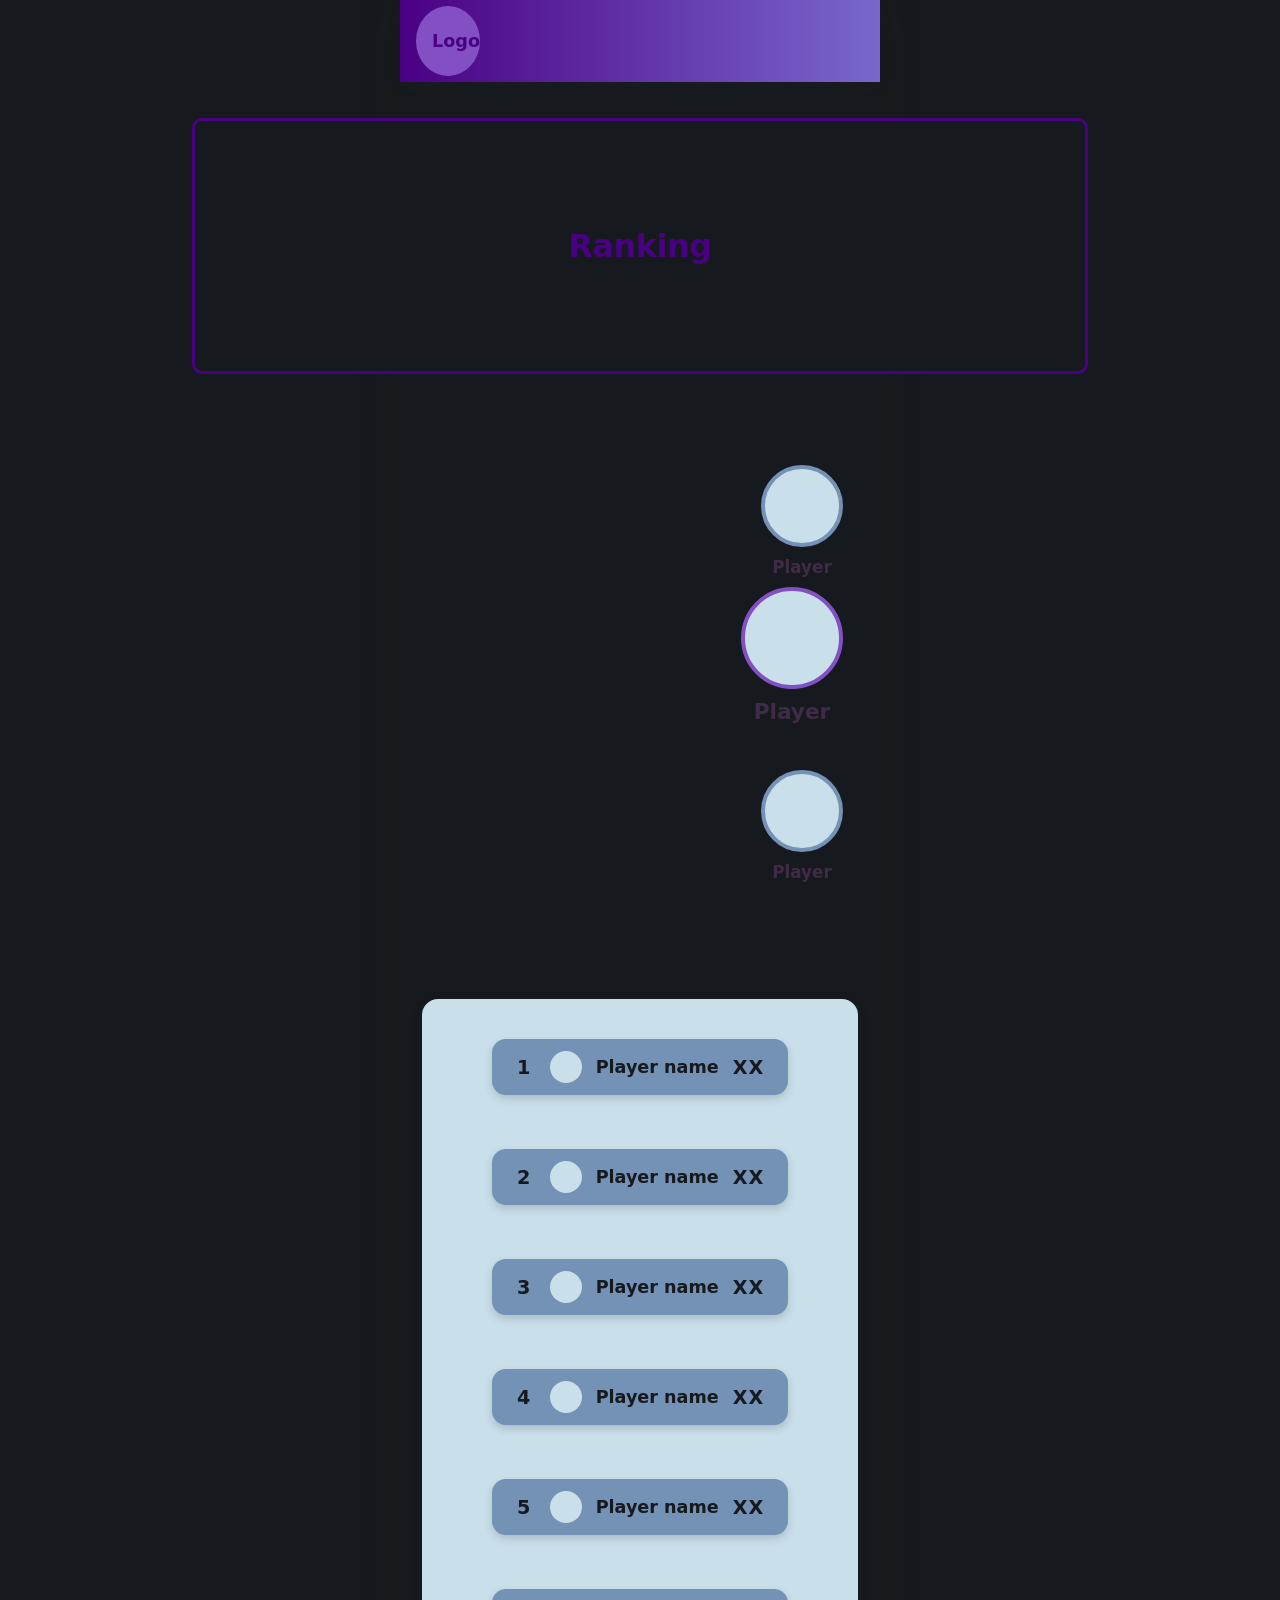
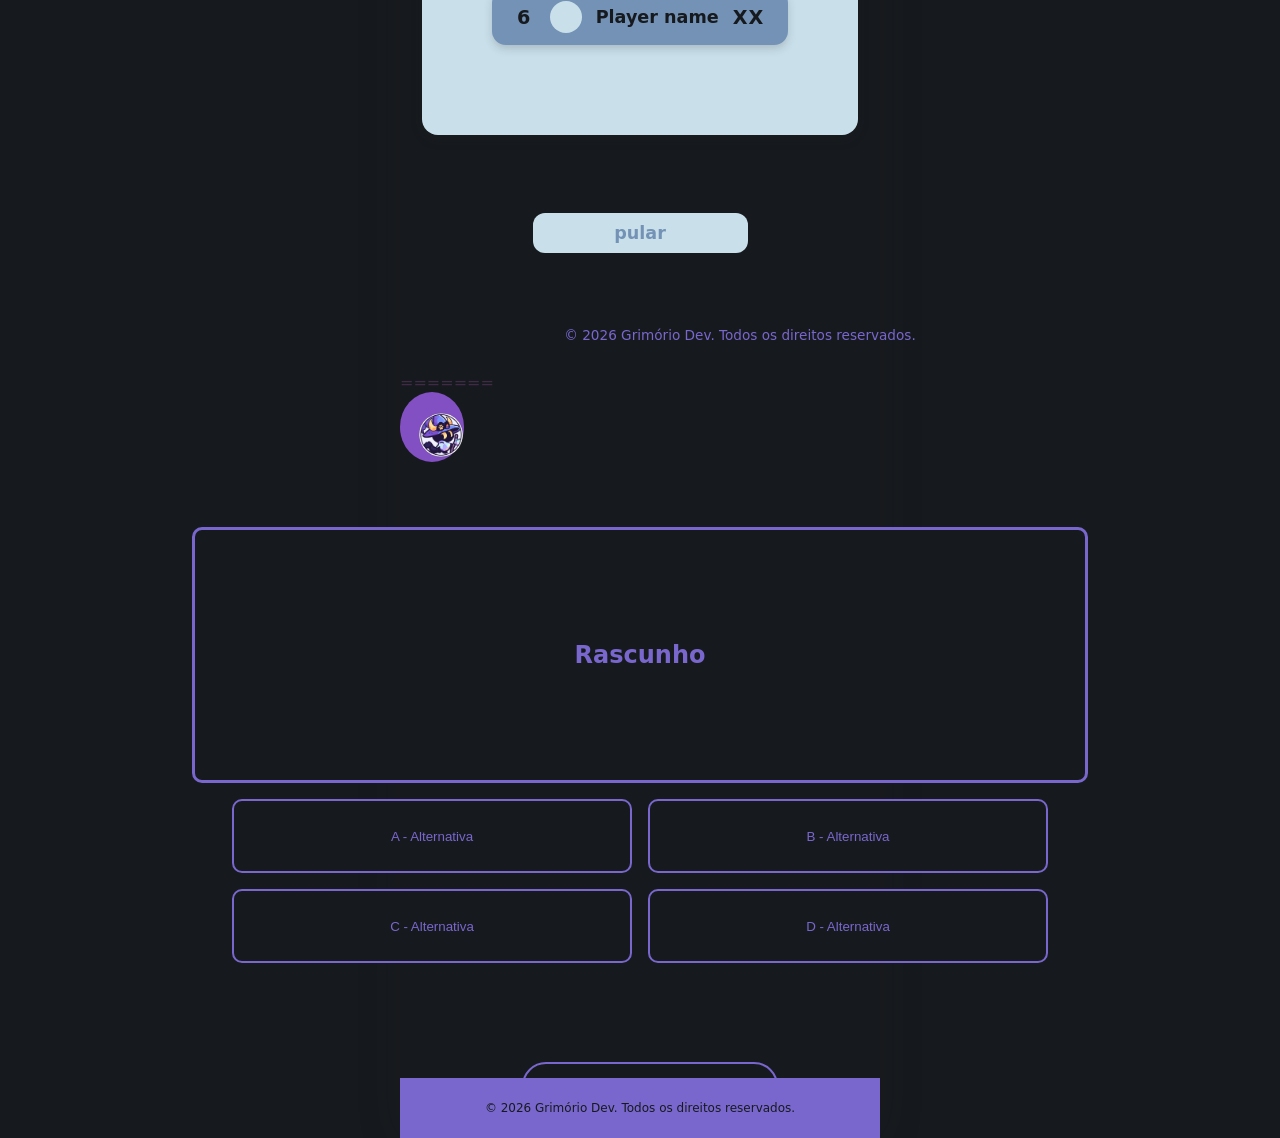
==== index.html @ 8055d83d "Merge branch 'main' into kaue" ====
<!DOCTYPE html>
<html lang="pt-BR">
<head>
  <meta charset="UTF-8">
  <meta name="viewport" content="width=device-width, initial-scale=1.0">
  <title>Ranking | Grimório Dev</title>
  <link rel="stylesheet" href="style.css">
</head>
<body>

  <header class="topo">
    <a href="#" class="logo" aria-label="Página inicial">Logo</a>
  </header>

  <main class="pagina">
    <h1 class="titulo">Ranking</h1>

    <!-- Pódio: 2º, 1º e 3º lugar -->
    <section class="podio" aria-label="Três primeiros colocados">
      <a href="#" class="podio__item podio__item--2">
        <span class="avatar"></span>
        <span class="podio__nome">Player</span>
      </a>
      <a href="#" class="podio__item podio__item--1">
        <span class="avatar"></span>
        <span class="podio__nome">Player</span>
      </a>
      <a href="#" class="podio__item podio__item--3">
        <span class="avatar"></span>
        <span class="podio__nome">Player</span>
      </a>
    </section>

    <!-- Lista de jogadores -->
    <section class="lista" aria-label="Classificação completa">
      <ol class="lista__itens">
        <li><a href="#" class="jogador"><span class="jogador__pos">1</span><span class="jogador__foto"></span><span class="jogador__nome">Player name</span><span class="jogador__pontos">XX</span></a></li>
        <li><a href="#" class="jogador"><span class="jogador__pos">2</span><span class="jogador__foto"></span><span class="jogador__nome">Player name</span><span class="jogador__pontos">XX</span></a></li>
        <li><a href="#" class="jogador"><span class="jogador__pos">3</span><span class="jogador__foto"></span><span class="jogador__nome">Player name</span><span class="jogador__pontos">XX</span></a></li>
        <li><a href="#" class="jogador"><span class="jogador__pos">4</span><span class="jogador__foto"></span><span class="jogador__nome">Player name</span><span class="jogador__pontos">XX</span></a></li>
        <li><a href="#" class="jogador"><span class="jogador__pos">5</span><span class="jogador__foto"></span><span class="jogador__nome">Player name</span><span class="jogador__pontos">XX</span></a></li>
        <li><a href="#" class="jogador"><span class="jogador__pos">6</span><span class="jogador__foto"></span><span class="jogador__nome">Player name</span><span class="jogador__pontos">XX</span></a></li>
      </ol>
    </section>

    <a href="#" class="botao">pular</a>
  </main>

  <footer class="rodape">
    <p>© 2026 Grimório Dev. Todos os direitos reservados.</p>
  </footer>
=======
<html lang="pt-br">

<head>
    <meta charset="UTF-8">
    <meta name="viewport" content="width=device-width, initial-scale=1.0">

    <link rel="icon" href="assets/images/favicon.svg">
    <link rel="stylesheet" href="style.css">
    <title>Grimório Dev</title>

    <body>
</head>

    <!-- -------------------------------- HEADER --------------------------------  -->
    <!-- Cabeçalho  -->

     <header> <div class="logo"> <img src="assets\images\favicon.svg" alt="Ícone do mascote"></div>
    </header>

    <!-- -------------------------------- MAIN --------------------------------  -->
    <main>
        <section>
            <h1> Rascunho </h1>

            <div class="alternativas">
            <button type="button" class="bt-alt"> A - Alternativa </button>
            <button type="button" class="bt-alt"> B - Alternativa </button>
            <button type="button" class="bt-alt"> C - Alternativa </button>
            <button type="button" class="bt-alt"> D - Alternativa </button>
            </div>

        </section>

        <section class="pular">
            <button type="button" class="pular"> pular</button>
        </section>
    </main>

    <!-- -------------------------------- FOOTER --------------------------------  -->
      <footer class="footp">
        <p class="pp">© 2026 Grimório Dev. Todos os direitos reservados.</p>
     </footer>

</body>

</html>
---- style.css ----
* {
  margin: 0;
  padding: 0;
  text-decoration: none;
  list-style: none;
  box-sizing: border-box;
}

:root {
  /* -------------------------------- COLOURS -------------------------------- */
  --color-pale-sky: #C9E0EB;
  --color-dusty-denim: #7392B5;
  --color-deep-lilac: #8350C4;
  --color-midnight-violet: #402B47;

  /* shadow, gradient */
  --color-shadow-grey: #262423;
  --color-gradient-purple: linear-gradient(to right, #4A0083, #7967CD);

  /* aditionals colours */
  --color-dark-bg: #161A1E;
  --color-light-bg: #DEECEF;

  /* secondary colours */
  --color-purple-primary: #4A0083;
  --color-purple-secondary: #7967CD;


  /* sombras derivadas da paleta */
  --sombra-suave: color-mix(in srgb, var(--color-shadow-grey) 18%, transparent);
  --sombra-forte: color-mix(in srgb, var(--color-shadow-grey) 35%, transparent);
}

html { scroll-behavior: smooth; }
 
body {
  font-family: "Inter", "Segoe UI", system-ui, sans-serif;
  background: var(--color-light-bg);
  color: var(--color-midnight-violet);
  min-height: 100vh;
  display: flex;
  flex-direction: column;
  max-width: 480px;           /* aparência de celular; remova para tela cheia */
  margin: 0 auto;
  box-shadow: 0 0 40px var(--sombra-suave);
}
 
a { color: inherit; }
 
:focus-visible {
  outline: 3px solid var(--color-deep-lilac);
  outline-offset: 3px;
}
 
/* ---------- Topo ---------- */
.topo {
  background: var(--color-gradient-purple);
  height: 82px;
  display: flex;
  align-items: center;
  padding: 0 16px;
  box-shadow: 0 4px 10px var(--sombra-suave);
}
 
.logo {
  width: 64px;
  height: 64px;
  border-radius: 50%;
  background: var(--color-pale-sky);
  color: var(--color-purple-primary);
  display: grid;
  place-items: center;
  font-size: 1.1rem;
  font-weight: 700;
  transition: transform .25s ease, background .25s ease;
}
 
.logo:hover { transform: rotate(-8deg) scale(1.08); background: #fff; }
 
/* ---------- Conteúdo ---------- */
.pagina {
  flex: 1;
  padding: 36px 22px 40px;
  display: flex;
  flex-direction: column;
  align-items: center;
}
 
.titulo {
  font-size: 2rem;
  font-weight: 800;
  letter-spacing: -.5px;
  color: var(--color-purple-primary);
  margin-bottom: 26px;
}
 
/* ---------- Pódio ---------- */
.podio {
  display: flex;
  align-items: flex-end;
  justify-content: center;
  gap: 28px;
  width: 100%;
  margin-bottom: 52px;
}
 
.podio__item {
  display: flex;
  flex-direction: column;
  align-items: center;
  gap: 10px;
  font-weight: 800;
  transition: transform .3s ease;
}
 
.podio__item .avatar {
  display: block;
  border-radius: 50%;
  background: var(--color-pale-sky);
  width: 82px;
  height: 82px;
  border: 4px solid var(--color-dusty-denim);
  transition: box-shadow .3s ease, border-color .3s ease;
}
 
.podio__item--1 .avatar {
  width: 102px;
  height: 102px;
  border-color: var(--color-deep-lilac);
}
.podio__item--1 .podio__nome { font-size: 1.35rem; }
.podio__item--2 .podio__nome,
.podio__item--3 .podio__nome { font-size: 1.05rem; }
 
/* 1º lugar sobe mais no pódio */
.podio__item--1 { transform: translateY(-18px); }
 
.podio__item:hover { transform: translateY(-8px); }
.podio__item--1:hover { transform: translateY(-26px); }
 
.podio__item:hover .avatar {
  border-color: var(--color-purple-secondary);
  box-shadow: 0 8px 20px var(--sombra-forte);
}
 
/* Entrada do pódio ao abrir a página (uma única animação) */
@keyframes subir {
  from { opacity: 0; translate: 0 30px; }
  to   { opacity: 1; translate: 0 0; }
}
.podio__item { animation: subir .6s ease both; }
.podio__item--2 { animation-delay: .1s; }
.podio__item--1 { animation-delay: .3s; }
.podio__item--3 { animation-delay: .2s; }
 
/* ---------- Lista ---------- */
.lista {
  width: 100%;
  background: var(--color-pale-sky);
  border-radius: 16px;
  padding: 40px 22px 90px;
  box-shadow: 0 4px 12px var(--sombra-suave);
}
 
.lista__itens {
  display: flex;
  flex-direction: column;
  gap: 54px;
}
 
.jogador {
  display: flex;
  align-items: center;
  gap: 14px;
  height: 56px;
  padding: 0 24px 0 20px;
  background: var(--color-dusty-denim);
  color: var(--color-dark-bg);
  border-radius: 14px;
  box-shadow: 0 4px 8px var(--sombra-suave);
  font-weight: 800;
  transition: transform .2s ease, background .2s ease,
              color .2s ease, box-shadow .2s ease;
}
 
.jogador:hover,
.jogador:focus-visible {
  background: var(--color-deep-lilac);
  color: #fff;
  transform: translateX(6px) scale(1.02);
  box-shadow: 0 8px 16px var(--sombra-forte);
}
 
.jogador:active { transform: scale(.98); }
 
.jogador__pos {
  width: 24px;
  text-align: center;
  font-size: 1.2rem;
}
 
.jogador__foto {
  width: 32px;
  height: 32px;
  border-radius: 50%;
  background: var(--color-pale-sky);
  flex-shrink: 0;
  transition: transform .2s ease;
}
 
.jogador:hover .jogador__foto { transform: scale(1.2); }
 
.jogador__nome {
  flex: 1;
  font-size: 1.1rem;
  white-space: nowrap;
  overflow: hidden;
  text-overflow: ellipsis;
}
 
.jogador__pontos {
  font-size: 1.2rem;
  letter-spacing: 1px;
}
 
/* ---------- Botão ---------- */
.botao {
  margin-top: 28px;
  width: 215px;
  height: 40px;
  display: grid;
  place-items: center;
  border-radius: 12px;
  background: var(--color-pale-sky);
  color: var(--color-dusty-denim);
  font-size: 1.1rem;
  font-weight: 700;
  transition: color .2s ease, transform .15s ease, box-shadow .2s ease;
  position: relative;
  z-index: 0;
  overflow: hidden;
}
 
/* gradiente aparece suavemente no hover */
.botao::before {
  content: "";
  position: absolute;
  inset: 0;
  background: var(--color-gradient-purple);
  opacity: 0;
  transition: opacity .2s ease;
  z-index: -1;
}
 
.botao:hover {
  color: #fff;
  transform: translateY(-2px);
  box-shadow: 0 6px 14px var(--sombra-forte);
}
.botao:hover::before { opacity: 1; }
.botao:active { transform: translateY(1px) scale(.97); }
 
/* ---------- Rodapé ---------- */
.rodape {
  background: var(--color-dark-bg);
  padding: 34px 20px 46px;
  text-align: center;
  font-size: .85rem;
  color: var(--color-pale-sky);
}
 
/* ---------- Telas pequenas ---------- */
@media (max-width: 360px) {
  .podio { gap: 14px; }
  .jogador { padding: 0 14px; gap: 10px; }
  .lista { padding: 28px 14px 70px; }
}
 
/* ---------- Acessibilidade: sem animação se o usuário preferir ---------- */
@media (prefers-reduced-motion: reduce) {
  * { animation: none !important; transition: none !important; }
}
 
=======
}

/* Navegação */

  html {
    scroll-behavior: smooth;
  }

/* Cabeçalho */

.logo {
  background-color: #8350C4;
  height: 4.375rem;
  padding: 1rem;
}

.logo img {
  width: 3.125rem;
}

/* Corpo da página */

body {
  background-color: #161A1E;
  display: flex;
  flex-direction: column;
   min-height: 100vh;
}

main {
  flex: 1;
}

section {
  margin: 3.125rem 3.125rem;
  padding: 0.938rem 0.938rem;
  /* margin: 2rem;
  padding: 2rem; */
  text-align: center;
  display: flex;
  flex-direction: column;
  align-items: center;
  gap: 1rem;
}

h1 {
  border-style: solid;
  border-radius: 0.625rem;
  height: 6.25rem;
  padding: 5rem 2.813rem;
  /* margin: 3rem;
  padding: 2rem; */
  justify-content: center;
  align-items: center;
  width: 18.75rem;
  display: flex;
  margin: 0rem;

  color: #7967CD;
  background-color: #161A1E;
}

button {
  border-style: solid;
  border-radius: 0.625rem;
  padding: 2.188rem 0.625rem;
  margin: 0rem;
  text-align: center;
  display: flex;
  flex-direction: column;
  align-items: center;
  gap: 1rem;
  width: 18.75rem;
  display: block;
  height: 6.25rem;
  cursor: pointer;

  color: #7967CD;
  background-color: #161A1E;
  border-color: #7967CD;

  transition: background-color 0.3s ease;
}

.alternativas,
.bt-alt {
  display: flex;
  flex-direction: column;
  gap: 1rem;
}

.pular {
  padding: 0.625rem;
  height: 3.125rem;
  border-radius: 1.5rem;
}

button:hover {
  background-color: #7967CD;
  color: #161A1E;
}

/* ---------------- footer ---------------*/

footer {
  background-color: #7967CD;
  height: 3.75rem;
  padding: 1rem;
  font-size: 0.75rem;
  color:#161A1E;
  align-items: center;
  justify-content: center;
}

.footp, 
.pp {
  color:#161A1E;
  padding: 1rem;
  align-items: center;
  justify-content: center;
  display: flex;
}

/* Seção sobre */

.logoss {
  padding: 5rem;
  color: #7967CD;
}

h2,
p {
  color: #7967CD;
}

/* --------Animação botão------------- */
.study-button:hover {
  transform: scale(1.1);
  transition: 0.5s ease;
}

/* --------Adaptar para diferentes telas----------- */
@media (min-width: 48rem) {
  /* .logoss{
    width: 50rem;
  } */

  /* ------------- Página de quiz ---------------  */
  h1 {
    width: 56rem;
    height: 16rem;
  }

  .alternativas{
    display: grid;
    grid-template-columns: 1fr 1fr;
    gap: 1rem;
  }

  .bt-alt {
    width: 25rem;
    height: 3.75rem;
    justify-content: center;
  }

  .pular {
    width: 16rem;
    display: block;
    margin: 1.5rem auto 0;
  }

  /* ------------Página da seção sobre------------- */

    p{
      width: 40rem;
    }

    .logo-cat {
      /* display: grid;
      grid-template-columns: 1fr 1fr;
      gap: 1rem; */
      display: flex;
      align-items: center;
      gap: 1rem;
    }
}

/* -------Orientação hotizontal------------ */
---- style.css ----
* {
  margin: 0;
  padding: 0;
  text-decoration: none;
  list-style: none;
  box-sizing: border-box;
}

:root {
  /* -------------------------------- COLOURS -------------------------------- */
  --color-pale-sky: #C9E0EB;
  --color-dusty-denim: #7392B5;
  --color-deep-lilac: #8350C4;
  --color-midnight-violet: #402B47;

  /* shadow, gradient */
  --color-shadow-grey: #262423;
  --color-gradient-purple: linear-gradient(to right, #4A0083, #7967CD);

  /* aditionals colours */
  --color-dark-bg: #161A1E;
  --color-light-bg: #DEECEF;

  /* secondary colours */
  --color-purple-primary: #4A0083;
  --color-purple-secondary: #7967CD;


  /* sombras derivadas da paleta */
  --sombra-suave: color-mix(in srgb, var(--color-shadow-grey) 18%, transparent);
  --sombra-forte: color-mix(in srgb, var(--color-shadow-grey) 35%, transparent);
}

html { scroll-behavior: smooth; }
 
body {
  font-family: "Inter", "Segoe UI", system-ui, sans-serif;
  background: var(--color-light-bg);
  color: var(--color-midnight-violet);
  min-height: 100vh;
  display: flex;
  flex-direction: column;
  max-width: 480px;           /* aparência de celular; remova para tela cheia */
  margin: 0 auto;
  box-shadow: 0 0 40px var(--sombra-suave);
}
 
a { color: inherit; }
 
:focus-visible {
  outline: 3px solid var(--color-deep-lilac);
  outline-offset: 3px;
}
 
/* ---------- Topo ---------- */
.topo {
  background: var(--color-gradient-purple);
  height: 82px;
  display: flex;
  align-items: center;
  padding: 0 16px;
  box-shadow: 0 4px 10px var(--sombra-suave);
}
 
.logo {
  width: 64px;
  height: 64px;
  border-radius: 50%;
  background: var(--color-pale-sky);
  color: var(--color-purple-primary);
  display: grid;
  place-items: center;
  font-size: 1.1rem;
  font-weight: 700;
  transition: transform .25s ease, background .25s ease;
}
 
.logo:hover { transform: rotate(-8deg) scale(1.08); background: #fff; }
 
/* ---------- Conteúdo ---------- */
.pagina {
  flex: 1;
  padding: 36px 22px 40px;
  display: flex;
  flex-direction: column;
  align-items: center;
}
 
.titulo {
  font-size: 2rem;
  font-weight: 800;
  letter-spacing: -.5px;
  color: var(--color-purple-primary);
  margin-bottom: 26px;
}
 
/* ---------- Pódio ---------- */
.podio {
  display: flex;
  align-items: flex-end;
  justify-content: center;
  gap: 28px;
  width: 100%;
  margin-bottom: 52px;
}
 
.podio__item {
  display: flex;
  flex-direction: column;
  align-items: center;
  gap: 10px;
  font-weight: 800;
  transition: transform .3s ease;
}
 
.podio__item .avatar {
  display: block;
  border-radius: 50%;
  background: var(--color-pale-sky);
  width: 82px;
  height: 82px;
  border: 4px solid var(--color-dusty-denim);
  transition: box-shadow .3s ease, border-color .3s ease;
}
 
.podio__item--1 .avatar {
  width: 102px;
  height: 102px;
  border-color: var(--color-deep-lilac);
}
.podio__item--1 .podio__nome { font-size: 1.35rem; }
.podio__item--2 .podio__nome,
.podio__item--3 .podio__nome { font-size: 1.05rem; }
 
/* 1º lugar sobe mais no pódio */
.podio__item--1 { transform: translateY(-18px); }
 
.podio__item:hover { transform: translateY(-8px); }
.podio__item--1:hover { transform: translateY(-26px); }
 
.podio__item:hover .avatar {
  border-color: var(--color-purple-secondary);
  box-shadow: 0 8px 20px var(--sombra-forte);
}
 
/* Entrada do pódio ao abrir a página (uma única animação) */
@keyframes subir {
  from { opacity: 0; translate: 0 30px; }
  to   { opacity: 1; translate: 0 0; }
}
.podio__item { animation: subir .6s ease both; }
.podio__item--2 { animation-delay: .1s; }
.podio__item--1 { animation-delay: .3s; }
.podio__item--3 { animation-delay: .2s; }
 
/* ---------- Lista ---------- */
.lista {
  width: 100%;
  background: var(--color-pale-sky);
  border-radius: 16px;
  padding: 40px 22px 90px;
  box-shadow: 0 4px 12px var(--sombra-suave);
}
 
.lista__itens {
  display: flex;
  flex-direction: column;
  gap: 54px;
}
 
.jogador {
  display: flex;
  align-items: center;
  gap: 14px;
  height: 56px;
  padding: 0 24px 0 20px;
  background: var(--color-dusty-denim);
  color: var(--color-dark-bg);
  border-radius: 14px;
  box-shadow: 0 4px 8px var(--sombra-suave);
  font-weight: 800;
  transition: transform .2s ease, background .2s ease,
              color .2s ease, box-shadow .2s ease;
}
 
.jogador:hover,
.jogador:focus-visible {
  background: var(--color-deep-lilac);
  color: #fff;
  transform: translateX(6px) scale(1.02);
  box-shadow: 0 8px 16px var(--sombra-forte);
}
 
.jogador:active { transform: scale(.98); }
 
.jogador__pos {
  width: 24px;
  text-align: center;
  font-size: 1.2rem;
}
 
.jogador__foto {
  width: 32px;
  height: 32px;
  border-radius: 50%;
  background: var(--color-pale-sky);
  flex-shrink: 0;
  transition: transform .2s ease;
}
 
.jogador:hover .jogador__foto { transform: scale(1.2); }
 
.jogador__nome {
  flex: 1;
  font-size: 1.1rem;
  white-space: nowrap;
  overflow: hidden;
  text-overflow: ellipsis;
}
 
.jogador__pontos {
  font-size: 1.2rem;
  letter-spacing: 1px;
}
 
/* ---------- Botão ---------- */
.botao {
  margin-top: 28px;
  width: 215px;
  height: 40px;
  display: grid;
  place-items: center;
  border-radius: 12px;
  background: var(--color-pale-sky);
  color: var(--color-dusty-denim);
  font-size: 1.1rem;
  font-weight: 700;
  transition: color .2s ease, transform .15s ease, box-shadow .2s ease;
  position: relative;
  z-index: 0;
  overflow: hidden;
}
 
/* gradiente aparece suavemente no hover */
.botao::before {
  content: "";
  position: absolute;
  inset: 0;
  background: var(--color-gradient-purple);
  opacity: 0;
  transition: opacity .2s ease;
  z-index: -1;
}
 
.botao:hover {
  color: #fff;
  transform: translateY(-2px);
  box-shadow: 0 6px 14px var(--sombra-forte);
}
.botao:hover::before { opacity: 1; }
.botao:active { transform: translateY(1px) scale(.97); }
 
/* ---------- Rodapé ---------- */
.rodape {
  background: var(--color-dark-bg);
  padding: 34px 20px 46px;
  text-align: center;
  font-size: .85rem;
  color: var(--color-pale-sky);
}
 
/* ---------- Telas pequenas ---------- */
@media (max-width: 360px) {
  .podio { gap: 14px; }
  .jogador { padding: 0 14px; gap: 10px; }
  .lista { padding: 28px 14px 70px; }
}
 
/* ---------- Acessibilidade: sem animação se o usuário preferir ---------- */
@media (prefers-reduced-motion: reduce) {
  * { animation: none !important; transition: none !important; }
}
 
=======
}

/* Navegação */

  html {
    scroll-behavior: smooth;
  }

/* Cabeçalho */

.logo {
  background-color: #8350C4;
  height: 4.375rem;
  padding: 1rem;
}

.logo img {
  width: 3.125rem;
}

/* Corpo da página */

body {
  background-color: #161A1E;
  display: flex;
  flex-direction: column;
   min-height: 100vh;
}

main {
  flex: 1;
}

section {
  margin: 3.125rem 3.125rem;
  padding: 0.938rem 0.938rem;
  /* margin: 2rem;
  padding: 2rem; */
  text-align: center;
  display: flex;
  flex-direction: column;
  align-items: center;
  gap: 1rem;
}

h1 {
  border-style: solid;
  border-radius: 0.625rem;
  height: 6.25rem;
  padding: 5rem 2.813rem;
  /* margin: 3rem;
  padding: 2rem; */
  justify-content: center;
  align-items: center;
  width: 18.75rem;
  display: flex;
  margin: 0rem;

  color: #7967CD;
  background-color: #161A1E;
}

button {
  border-style: solid;
  border-radius: 0.625rem;
  padding: 2.188rem 0.625rem;
  margin: 0rem;
  text-align: center;
  display: flex;
  flex-direction: column;
  align-items: center;
  gap: 1rem;
  width: 18.75rem;
  display: block;
  height: 6.25rem;
  cursor: pointer;

  color: #7967CD;
  background-color: #161A1E;
  border-color: #7967CD;

  transition: background-color 0.3s ease;
}

.alternativas,
.bt-alt {
  display: flex;
  flex-direction: column;
  gap: 1rem;
}

.pular {
  padding: 0.625rem;
  height: 3.125rem;
  border-radius: 1.5rem;
}

button:hover {
  background-color: #7967CD;
  color: #161A1E;
}

/* ---------------- footer ---------------*/

footer {
  background-color: #7967CD;
  height: 3.75rem;
  padding: 1rem;
  font-size: 0.75rem;
  color:#161A1E;
  align-items: center;
  justify-content: center;
}

.footp, 
.pp {
  color:#161A1E;
  padding: 1rem;
  align-items: center;
  justify-content: center;
  display: flex;
}

/* Seção sobre */

.logoss {
  padding: 5rem;
  color: #7967CD;
}

h2,
p {
  color: #7967CD;
}

/* --------Animação botão------------- */
.study-button:hover {
  transform: scale(1.1);
  transition: 0.5s ease;
}

/* --------Adaptar para diferentes telas----------- */
@media (min-width: 48rem) {
  /* .logoss{
    width: 50rem;
  } */

  /* ------------- Página de quiz ---------------  */
  h1 {
    width: 56rem;
    height: 16rem;
  }

  .alternativas{
    display: grid;
    grid-template-columns: 1fr 1fr;
    gap: 1rem;
  }

  .bt-alt {
    width: 25rem;
    height: 3.75rem;
    justify-content: center;
  }

  .pular {
    width: 16rem;
    display: block;
    margin: 1.5rem auto 0;
  }

  /* ------------Página da seção sobre------------- */

    p{
      width: 40rem;
    }

    .logo-cat {
      /* display: grid;
      grid-template-columns: 1fr 1fr;
      gap: 1rem; */
      display: flex;
      align-items: center;
      gap: 1rem;
    }
}

/* -------Orientação hotizontal------------ */
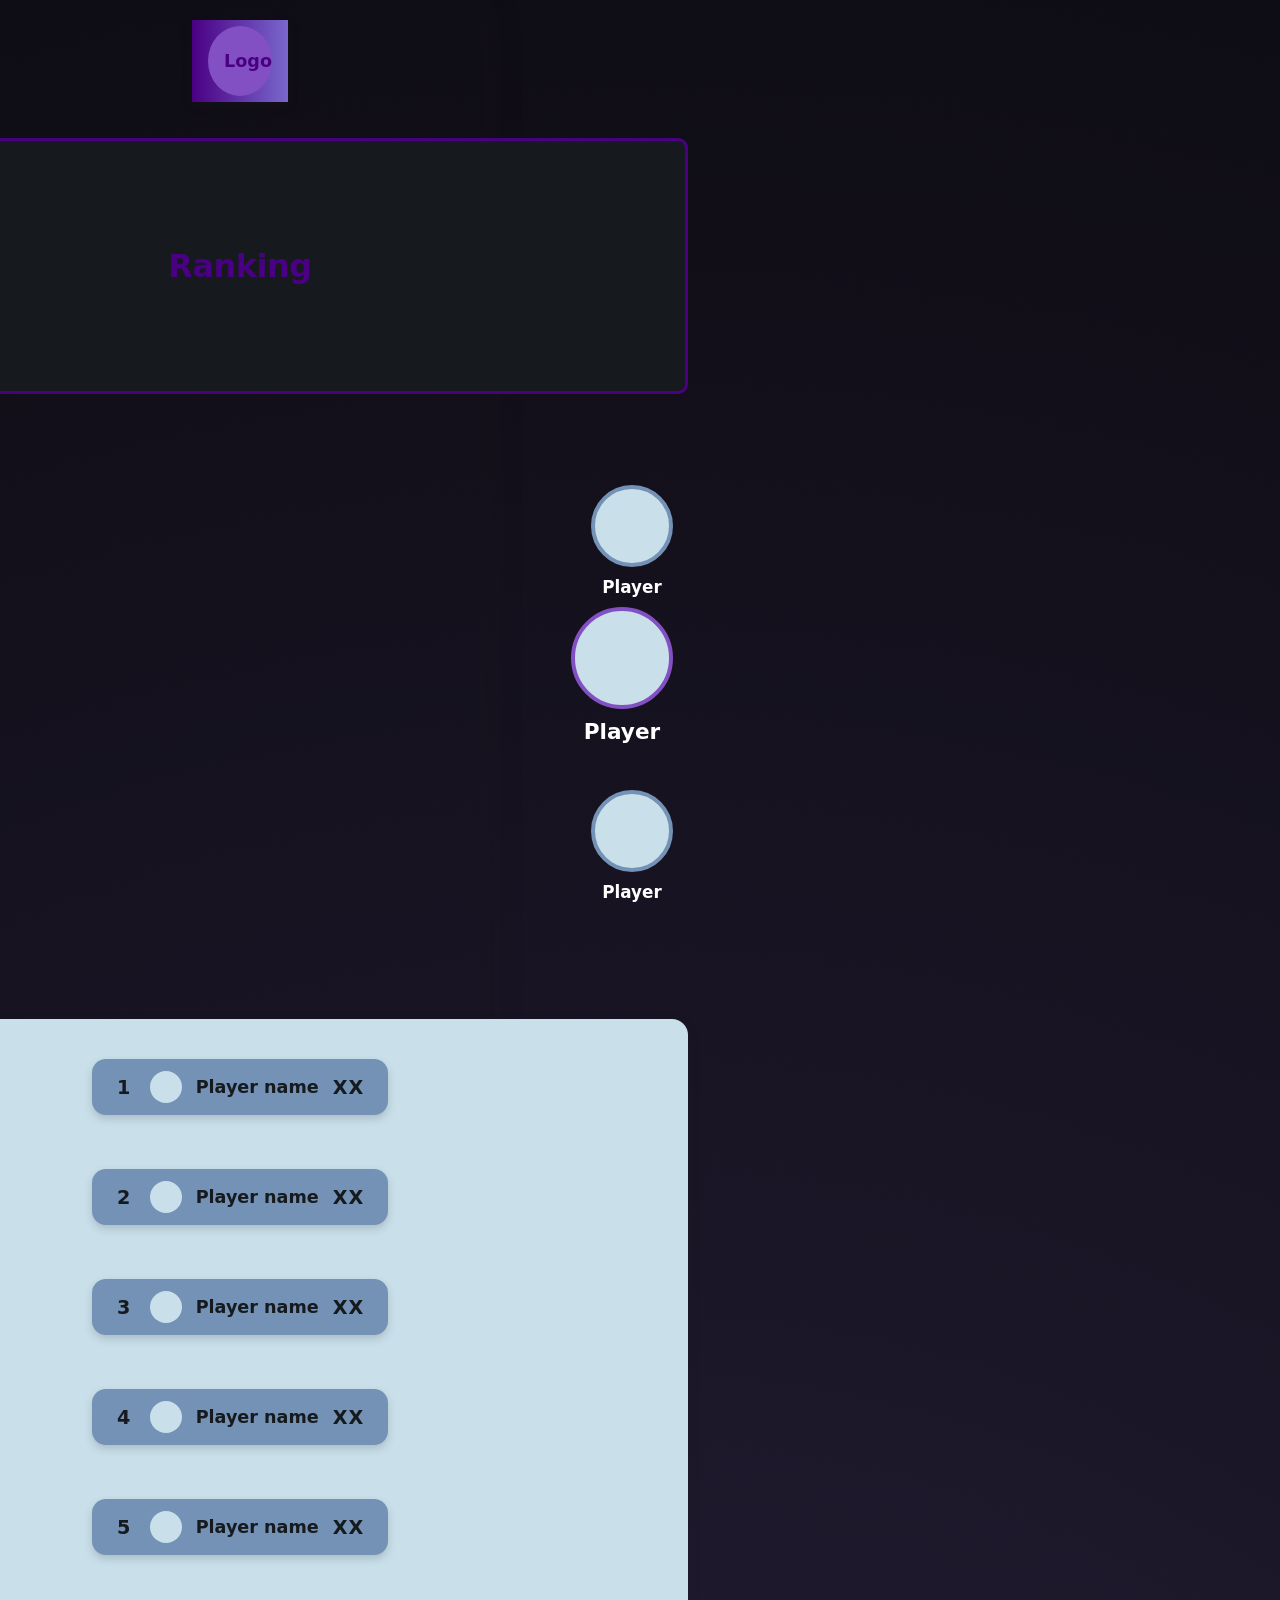
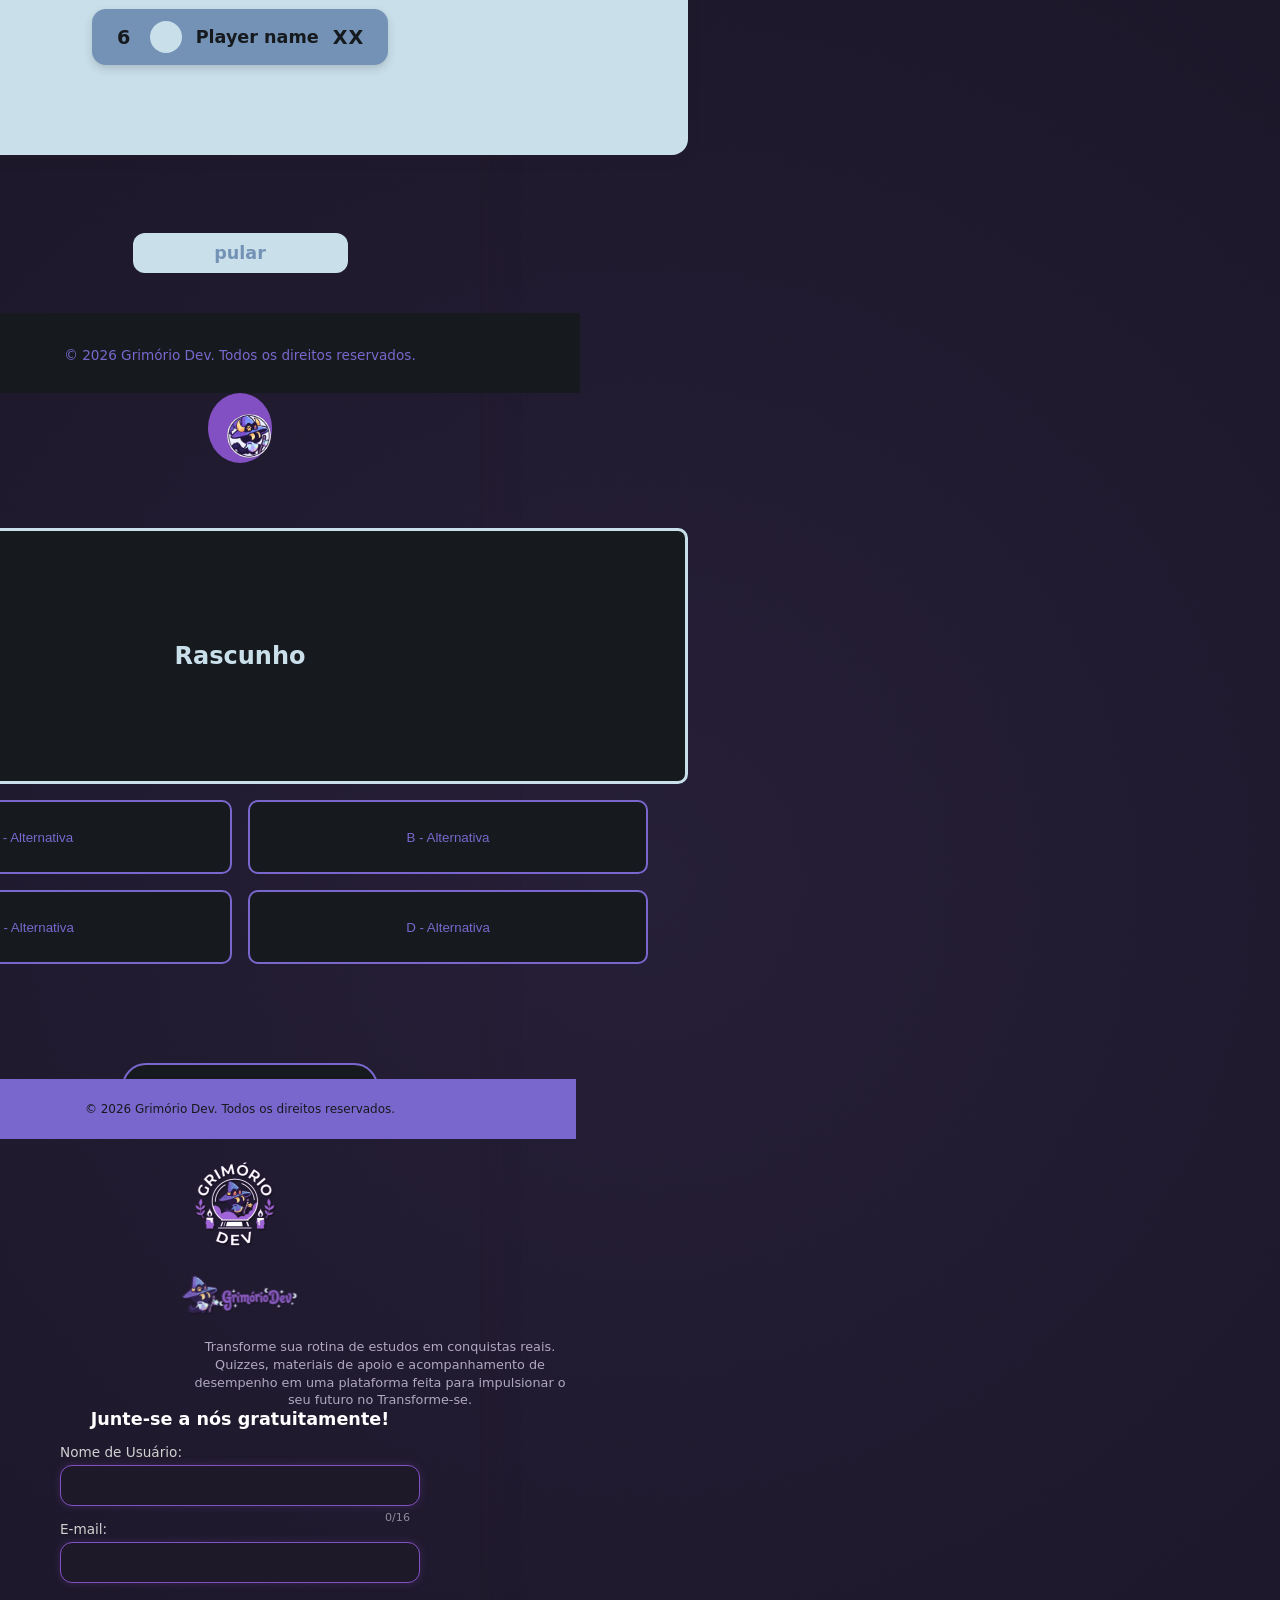
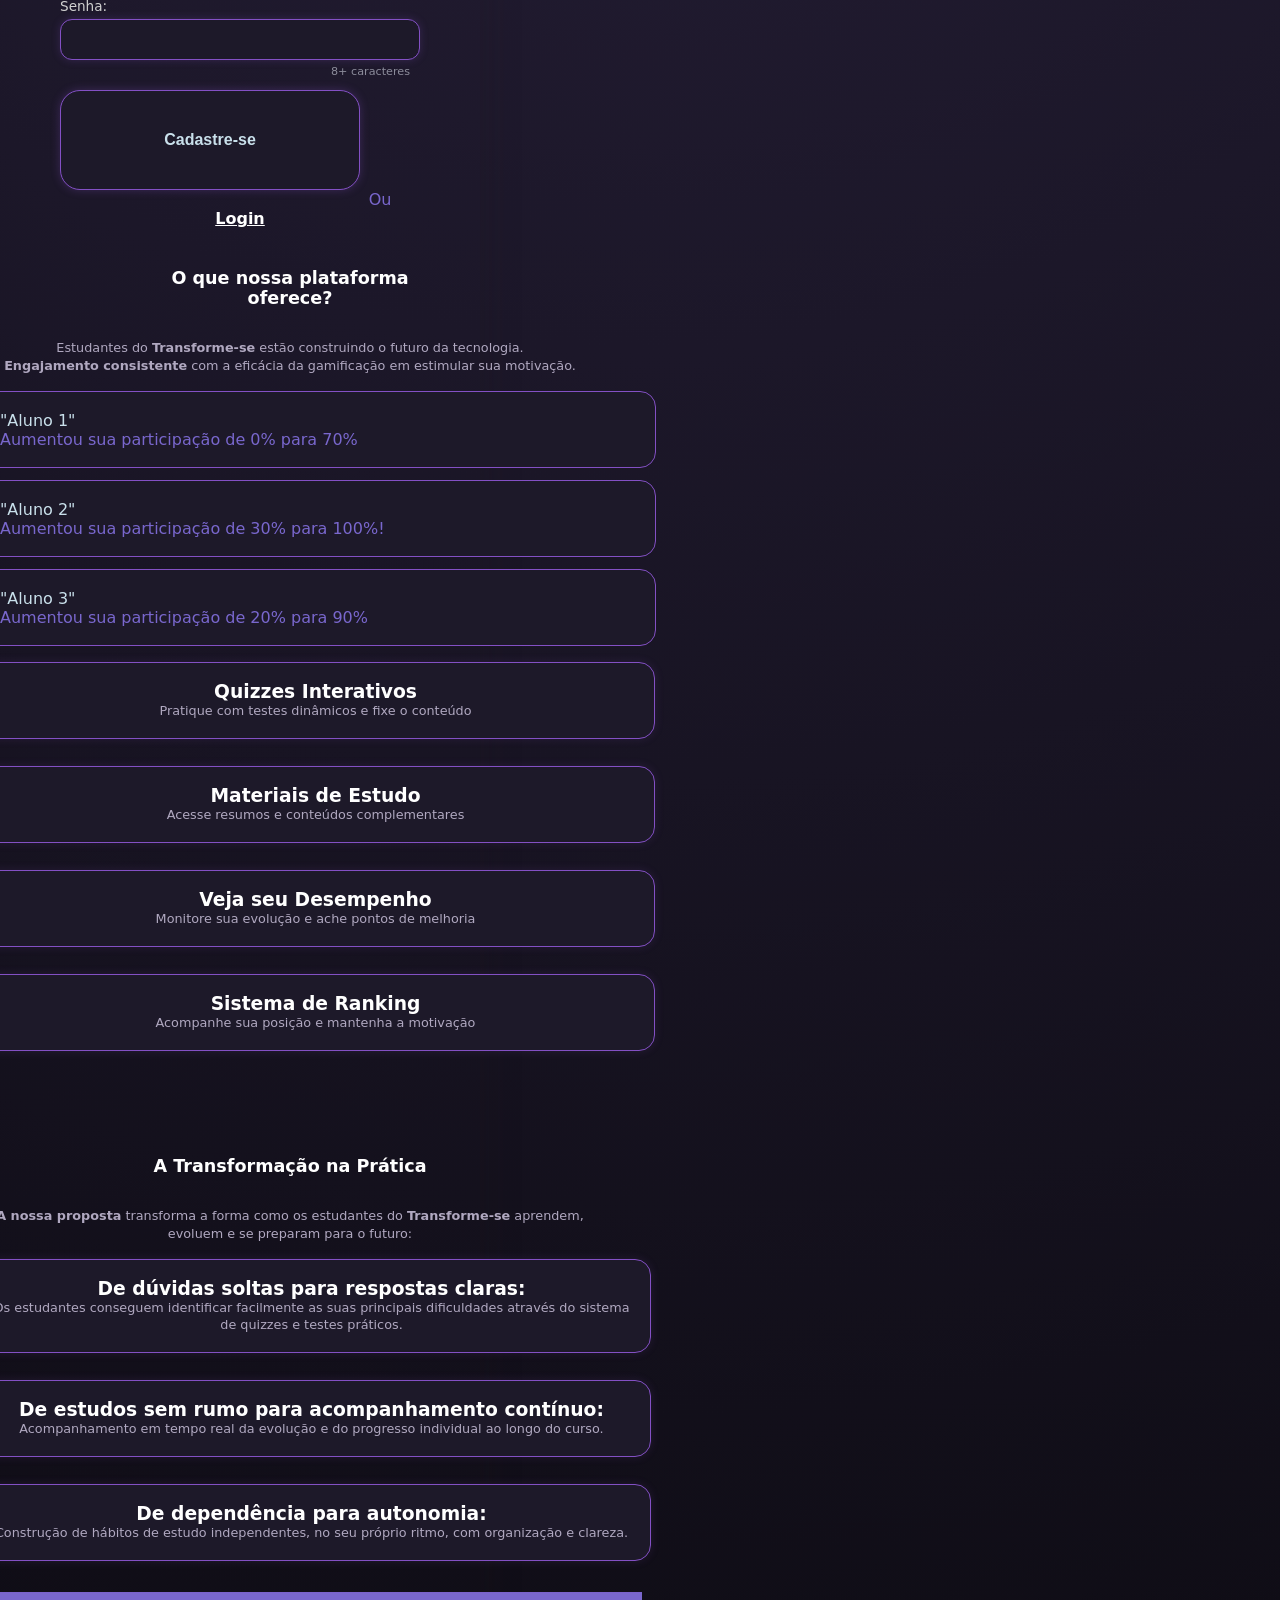
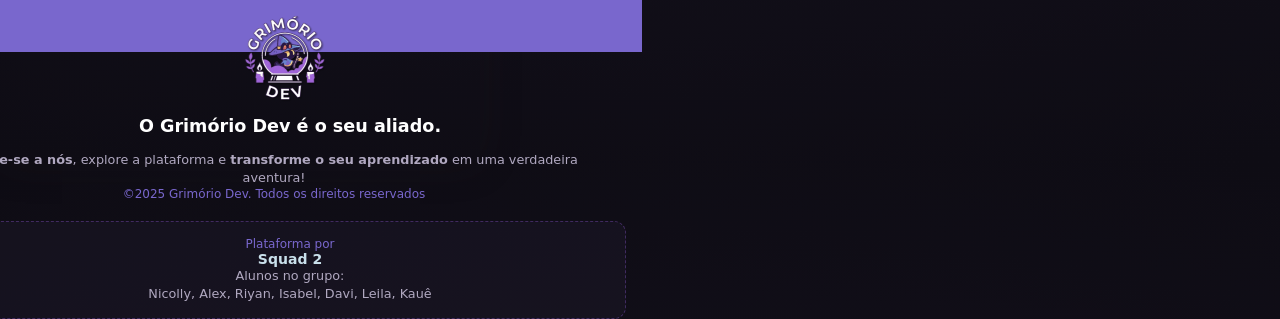
==== commit 8b03f4bb: "Merge branch 'davi' into main" ====
--- a/index.html
+++ b/index.html
@@ -49,7 +49,6 @@
   <footer class="rodape">
     <p>© 2026 Grimório Dev. Todos os direitos reservados.</p>
   </footer>
-=======
 <html lang="pt-br">
 
 <head>
@@ -93,6 +92,190 @@
         <p class="pp">© 2026 Grimório Dev. Todos os direitos reservados.</p>
      </footer>
 
+<head>
+    <meta charset="UTF-8">
+    <meta name="viewport" content="width=device-width, initial-scale=1.0">
+    <title>Grimório Dev - Cadastro</title>
+    <link rel="stylesheet" href="style.css">
+</head>
+<body>
+    <div class="container">
+        <!-- Logotipo pequeno no topo -->
+        <header class="top-logo">
+            <img src="assets/images/logo-circle-grimorio-dev.svg" alt="Grimório Dev Ícone">
+        </header>
+
+        <!-- Seção Principal / Banner -->
+        <main class="content">
+            <div class="hero-brand">
+                <img src="assets/images/logo-grimorio-dev.svg" alt="Mago Grimório Dev" class="mago-img">
+                
+            </div>
+
+            <p class="subtitle">Transforme sua rotina de estudos em conquistas reais.</p>
+            <p class="description">
+                Quizzes, materiais de apoio e acompanhamento de<br>
+                desempenho em uma plataforma feita para impulsionar o<br>
+                seu futuro no Transforme-se.
+            </p>
+
+            <h2>Junte-se a nós gratuitamente!</h2>
+
+            <!-- Formulário -->
+            <form>
+                <div class="input-group">
+                    <label for="username">Nome de Usuário:</label>
+                    <input type="text" id="username" maxlength="16">
+                    <span class="counter">0/16</span>
+                </div>
+
+                <div class="input-group">
+                    <label for="email">E-mail:</label>
+                    <input type="email" id="email">
+                </div>
+
+                <div class="input-group">
+                    <label for="senha">Senha:</label>
+                    <input type="password" id="senha">
+                    <span class="helper">8+ caracteres</span>
+                </div>
+
+                <button type="submit" class="btn-cadastrar">Cadastre-se</button>
+            </form>
+
+            <div class="login-redirect">
+                <p>Ou</p>
+                <a href="#">Login</a>
+            </div>
+
+            <section class="features-section">
+    <h2>O que nossa plataforma oferece?</h2>
+    
+    <p class="section-intro">
+        Estudantes do <strong>Transforme-se</strong> estão construindo o futuro da tecnologia.<br>
+        <strong>Engajamento consistente</strong> com a eficácia da gamificação em estimular sua motivação.
+    </p>
+
+    <!-- Lista de Alunos (Depoimentos / Conquistas) -->
+    <div class="students-list">
+        <div class="student-card">
+            <div class="avatar"></div>
+            <div class="student-info">
+                <span class="student-name">"Aluno 1"</span>
+                <p>Aumentou sua participação de 0% para 70%</p>
+            </div>
+        </div>
+
+        <div class="student-card">
+            <div class="avatar"></div>
+            <div class="student-info">
+                <span class="student-name">"Aluno 2"</span>
+                <p>Aumentou sua participação de 30% para 100%!</p>
+            </div>
+        </div>
+
+        <div class="student-card">
+            <div class="avatar"></div>
+            <div class="student-info">
+                <span class="student-name">"Aluno 3"</span>
+                <p>Aumentou sua participação de 20% para 90%</p>
+            </div>
+        </div>
+    </div>
+
+    <!-- Cards de Recursos -->
+    <div class="resource-cards">
+        <div class="card">
+            <div class="card-icon">?</div>
+            <div class="card-content">
+                <h3>Quizzes Interativos</h3>
+                <p>Pratique com testes dinâmicos e fixe o conteúdo</p>
+            </div>
+        </div>
+
+        <div class="card">
+            <div class="card-icon">📖</div>
+            <div class="card-content">
+                <h3>Materiais de Estudo</h3>
+                <p>Acesse resumos e conteúdos complementares</p>
+            </div>
+        </div>
+
+        <div class="card">
+            <div class="card-icon">//</div>
+            <div class="card-content">
+                <h3>Veja seu Desempenho</h3>
+                <p>Monitore sua evolução e ache pontos de melhoria</p>
+            </div>
+        </div>
+
+        <div class="card">
+            <div class="card-icon">//</div>
+            <div class="card-content">
+                <h3>Sistema de Ranking</h3>
+                <p>Acompanhe sua posição e mantenha a motivação</p>
+            </div>
+        </div>
+    </div>
+</section>
+
+<section class="transformation-section">
+    <h2>A Transformação na Prática</h2>
+    
+    <p class="transformation-intro">
+        <strong>A nossa proposta</strong> transforma a forma como os estudantes do <strong>Transforme-se</strong> aprendem, evoluem e se preparam para o futuro:
+    </p>
+
+    <!-- Cards Enumerados -->
+    <div class="step-cards">
+        <div class="step-card">
+            <div class="step-number">1</div>
+            <div class="step-content">
+                <h3>De dúvidas soltas para respostas claras:</h3>
+                <p>Os estudantes conseguem identificar facilmente as suas principais dificuldades através do sistema de quizzes e testes práticos.</p>
+            </div>
+        </div>
+
+        <div class="step-card">
+            <div class="step-number">2</div>
+            <div class="step-content">
+                <h3>De estudos sem rumo para acompanhamento contínuo:</h3>
+                <p>Acompanhamento em tempo real da evolução e do progresso individual ao longo do curso.</p>
+            </div>
+        </div>
+
+        <div class="step-card">
+            <div class="step-number">3</div>
+            <div class="step-content">
+                <h3>De dependência para autonomia:</h3>
+                <p>Construção de hábitos de estudo independentes, no seu próprio ritmo, com organização e clareza.</p>
+            </div>
+        </div>
+    </div>
+
+    <!-- Seção Final / Rodapé -->
+    <footer class="footer-section">
+        <div class="footer-logo">
+            <img src="assets/images/logo-circle-grimorio-dev.svg" alt="Grimório Dev Ícone">
+        </div>
+        
+        <h2>O Grimório Dev é o seu aliado.</h2>
+        <p class="footer-call">
+            <strong>Junte-se a nós</strong>, explore a plataforma e <strong>transforme o seu aprendizado</strong> em uma verdadeira aventura!
+        </p>
+
+        <p class="copyright">&copy;2025 Grimório Dev. Todos os direitos reservados</p>
+
+        <div class="credits">
+            <p class="platform-by">Plataforma por</p>
+            <h3>Squad 2</h3>
+            <p class="students-group">Alunos no grupo:<br>
+            <span>Nicolly, Alex, Riyan, Isabel, Davi, Leila, Kauê</span></p>
+        </div>
+    </footer>
+</section>
+        </main>
+    </div>
 </body>
 
 </html>
--- a/style.css
+++ b/style.css
@@ -1,3 +1,13 @@
+/* 1. Variáveis da Paleta de Cores & Reset Geral */
+:root {
+    --pale-sky: #C9E0EB;
+    --dusty-denim: #7392B5;
+    --deep-lilac: #8350C4;
+    --midnight-violet: #402B47;
+    --shadow-grey: #262423;
+    --bg-dark: #0e0c14;
+}
+
 * {
   margin: 0;
   padding: 0;
@@ -281,7 +291,6 @@
   * { animation: none !important; transition: none !important; }
 }
  
-=======
 }
 
 /* Navegação */
@@ -470,3 +479,183 @@
 }
 
 /* -------Orientação hotizontal------------ */ 
+    margin: 0;
+    padding: 0;
+    box-sizing: border-box;
+    font-family: 'Segoe UI', Tahoma, Geneva, Verdana, sans-serif;
+}
+
+body {
+    background-color: var(--bg-dark); 
+    background-image: radial-gradient(circle at center, #261f38 0%, var(--bg-dark) 100%);
+    color: #ffffff;
+    display: flex;
+    flex-direction: column;
+    align-items: center;
+    min-height: 100vh;
+}
+
+/* 2. Layouts Base */
+.container, .features-section, .transformation-section {
+    width: 100%;
+    max-width: 400px;
+    padding: 20px;
+}
+
+.container { text-align: center; }
+.features-section, .transformation-section { margin-top: 20px; }
+
+/* 3. Tipografia & Destaques */
+h1, .hero-brand h1, .student-name, .credits h3 { color: var(--pale-sky); }
+h2 { font-size: 1.1rem; color: #ffffff; margin-bottom: 15px; }
+
+.subtitle, .description, .section-intro, .transformation-intro, 
+.card-content p, .step-content p, .footer-call, .students-group {
+    color: #b0a8c0;
+    font-size: 0.8rem;
+    line-height: 1.4;
+}
+
+/* 4. Formulário e Inputs */
+form { display: flex; flex-direction: column; gap: 15px; text-align: left; }
+
+.input-group { position: relative; display: flex; flex-direction: column; }
+.input-group label { font-size: 0.85rem; margin-bottom: 5px; color: #d1d1d1; }
+
+.input-group input {
+    background-color: #1d1929;
+    border: 1px solid var(--deep-lilac);
+    border-radius: 12px;
+    padding: 12px;
+    color: #fff;
+    outline: none;
+    box-shadow: 0 0 8px rgba(131, 80, 196, 0.25);
+}
+
+.input-group input:focus {
+    border-color: var(--pale-sky);
+    box-shadow: 0 0 12px rgba(201, 224, 235, 0.4);
+}
+
+.counter, .helper { font-size: 0.7rem; color: #8c8c9b; position: absolute; right: 10px; bottom: -18px; }
+
+/* 5. Botões */
+.btn-cadastrar {
+    margin-top: 15px;
+    background-color: #1d1929;
+    color: var(--pale-sky);
+    border: 1px solid var(--deep-lilac);
+    border-radius: 20px;
+    padding: 12px;
+    font-size: 1rem;
+    font-weight: bold;
+    cursor: pointer;
+    transition: all 0.3s ease;
+    box-shadow: 0 0 10px rgba(131, 80, 196, 0.3);
+}
+
+.btn-cadastrar:hover {
+    background-color: var(--deep-lilac);
+    color: #ffffff;
+    box-shadow: 0 0 15px rgba(131, 80, 196, 0.6);
+}
+
+/* 6. Componentes Reutilizáveis (Cards) */
+.card, .step-card {
+    background-color: #1d1929;
+    border: 1px solid var(--deep-lilac);
+    border-radius: 16px;
+    padding: 18px;
+    display: flex;
+    align-items: center;
+    gap: 15px;
+    box-shadow: 0 0 10px rgba(131, 80, 196, 0.15);
+    margin-bottom: 15px;
+}
+
+.card-icon {
+    background-color: var(--deep-lilac);
+    color: #ffffff;
+    width: 36px;
+    height: 36px;
+    border-radius: 8px;
+    display: flex;
+    align-items: center;
+    justify-content: center;
+    font-weight: bold;
+    flex-shrink: 0;
+}
+
+.step-number {
+    background-color: #ffffff;
+    color: var(--bg-dark);
+    width: 28px;
+    height: 28px;
+    border-radius: 50%;
+    display: flex;
+    align-items: center;
+    justify-content: center;
+    font-weight: bold;
+    flex-shrink: 0;
+}
+
+.students-list, .step-cards, .resource-cards {
+    display: flex;
+    flex-direction: column;
+    gap: 12px;
+}
+
+.student-card { display: flex; align-items: center; gap: 12px; }
+
+.avatar { 
+    width: 45px; height: 45px; background-color: #dcdcdc; border-radius: 50%; flex-shrink:0; }
+
+/* 7. Rodapé */
+.footer-section { 
+    text-align: center; 
+    padding-top: 20px; 
+    border-top: 1px solid rgba(131, 80, 196, 0.2); }
+
+.credits {
+    background-color: rgba(29, 25, 41, 0.5);
+    border: 1px dashed rgba(131, 80, 196, 0.4);
+    border-radius: 12px;
+    padding: 15px;
+    margin-top: 20px;
+}
+
+.login-redirect a { color: #ffffff; font-weight: bold; text-decoration: underline; }
+
+.student-card {
+    display: flex;
+    align-items: center; 
+    /* Alinha o avatar verticalmente com o texto */
+    gap: 15px;
+    background-color: #1d1929;
+    border: 1px solid var(--deep-lilac);
+    border-radius: 16px;
+    padding: 15px;
+}
+
+.student-info {
+    text-align: left;
+}
+
+body {
+    background-color: var(--bg-dark); 
+    background-image: radial-gradient(circle at center, #261f38 0%, var(--bg-dark) 100%);
+    color: #ffffff;
+    display: flex;
+    flex-direction: column;
+    align-items: center; /* Centraliza tudo no meio da tela */
+    justify-content: flex-start;
+    min-height: 100vh;
+    margin: 0;
+    padding: 20px 0;
+}
+
+.mago-img {
+    width: 120px; /* Reduza para o tamanho que achar melhor (ex: 120px ou 150px) */
+    max-width: 100%;
+    height: auto;
+}
--- a/style.css
+++ b/style.css
@@ -1,3 +1,13 @@
+/* 1. Variáveis da Paleta de Cores & Reset Geral */
+:root {
+    --pale-sky: #C9E0EB;
+    --dusty-denim: #7392B5;
+    --deep-lilac: #8350C4;
+    --midnight-violet: #402B47;
+    --shadow-grey: #262423;
+    --bg-dark: #0e0c14;
+}
+
 * {
   margin: 0;
   padding: 0;
@@ -281,7 +291,6 @@
   * { animation: none !important; transition: none !important; }
 }
  
-=======
 }
 
 /* Navegação */
@@ -470,3 +479,183 @@
 }
 
 /* -------Orientação hotizontal------------ */ 
+    margin: 0;
+    padding: 0;
+    box-sizing: border-box;
+    font-family: 'Segoe UI', Tahoma, Geneva, Verdana, sans-serif;
+}
+
+body {
+    background-color: var(--bg-dark); 
+    background-image: radial-gradient(circle at center, #261f38 0%, var(--bg-dark) 100%);
+    color: #ffffff;
+    display: flex;
+    flex-direction: column;
+    align-items: center;
+    min-height: 100vh;
+}
+
+/* 2. Layouts Base */
+.container, .features-section, .transformation-section {
+    width: 100%;
+    max-width: 400px;
+    padding: 20px;
+}
+
+.container { text-align: center; }
+.features-section, .transformation-section { margin-top: 20px; }
+
+/* 3. Tipografia & Destaques */
+h1, .hero-brand h1, .student-name, .credits h3 { color: var(--pale-sky); }
+h2 { font-size: 1.1rem; color: #ffffff; margin-bottom: 15px; }
+
+.subtitle, .description, .section-intro, .transformation-intro, 
+.card-content p, .step-content p, .footer-call, .students-group {
+    color: #b0a8c0;
+    font-size: 0.8rem;
+    line-height: 1.4;
+}
+
+/* 4. Formulário e Inputs */
+form { display: flex; flex-direction: column; gap: 15px; text-align: left; }
+
+.input-group { position: relative; display: flex; flex-direction: column; }
+.input-group label { font-size: 0.85rem; margin-bottom: 5px; color: #d1d1d1; }
+
+.input-group input {
+    background-color: #1d1929;
+    border: 1px solid var(--deep-lilac);
+    border-radius: 12px;
+    padding: 12px;
+    color: #fff;
+    outline: none;
+    box-shadow: 0 0 8px rgba(131, 80, 196, 0.25);
+}
+
+.input-group input:focus {
+    border-color: var(--pale-sky);
+    box-shadow: 0 0 12px rgba(201, 224, 235, 0.4);
+}
+
+.counter, .helper { font-size: 0.7rem; color: #8c8c9b; position: absolute; right: 10px; bottom: -18px; }
+
+/* 5. Botões */
+.btn-cadastrar {
+    margin-top: 15px;
+    background-color: #1d1929;
+    color: var(--pale-sky);
+    border: 1px solid var(--deep-lilac);
+    border-radius: 20px;
+    padding: 12px;
+    font-size: 1rem;
+    font-weight: bold;
+    cursor: pointer;
+    transition: all 0.3s ease;
+    box-shadow: 0 0 10px rgba(131, 80, 196, 0.3);
+}
+
+.btn-cadastrar:hover {
+    background-color: var(--deep-lilac);
+    color: #ffffff;
+    box-shadow: 0 0 15px rgba(131, 80, 196, 0.6);
+}
+
+/* 6. Componentes Reutilizáveis (Cards) */
+.card, .step-card {
+    background-color: #1d1929;
+    border: 1px solid var(--deep-lilac);
+    border-radius: 16px;
+    padding: 18px;
+    display: flex;
+    align-items: center;
+    gap: 15px;
+    box-shadow: 0 0 10px rgba(131, 80, 196, 0.15);
+    margin-bottom: 15px;
+}
+
+.card-icon {
+    background-color: var(--deep-lilac);
+    color: #ffffff;
+    width: 36px;
+    height: 36px;
+    border-radius: 8px;
+    display: flex;
+    align-items: center;
+    justify-content: center;
+    font-weight: bold;
+    flex-shrink: 0;
+}
+
+.step-number {
+    background-color: #ffffff;
+    color: var(--bg-dark);
+    width: 28px;
+    height: 28px;
+    border-radius: 50%;
+    display: flex;
+    align-items: center;
+    justify-content: center;
+    font-weight: bold;
+    flex-shrink: 0;
+}
+
+.students-list, .step-cards, .resource-cards {
+    display: flex;
+    flex-direction: column;
+    gap: 12px;
+}
+
+.student-card { display: flex; align-items: center; gap: 12px; }
+
+.avatar { 
+    width: 45px; height: 45px; background-color: #dcdcdc; border-radius: 50%; flex-shrink:0; }
+
+/* 7. Rodapé */
+.footer-section { 
+    text-align: center; 
+    padding-top: 20px; 
+    border-top: 1px solid rgba(131, 80, 196, 0.2); }
+
+.credits {
+    background-color: rgba(29, 25, 41, 0.5);
+    border: 1px dashed rgba(131, 80, 196, 0.4);
+    border-radius: 12px;
+    padding: 15px;
+    margin-top: 20px;
+}
+
+.login-redirect a { color: #ffffff; font-weight: bold; text-decoration: underline; }
+
+.student-card {
+    display: flex;
+    align-items: center; 
+    /* Alinha o avatar verticalmente com o texto */
+    gap: 15px;
+    background-color: #1d1929;
+    border: 1px solid var(--deep-lilac);
+    border-radius: 16px;
+    padding: 15px;
+}
+
+.student-info {
+    text-align: left;
+}
+
+body {
+    background-color: var(--bg-dark); 
+    background-image: radial-gradient(circle at center, #261f38 0%, var(--bg-dark) 100%);
+    color: #ffffff;
+    display: flex;
+    flex-direction: column;
+    align-items: center; /* Centraliza tudo no meio da tela */
+    justify-content: flex-start;
+    min-height: 100vh;
+    margin: 0;
+    padding: 20px 0;
+}
+
+.mago-img {
+    width: 120px; /* Reduza para o tamanho que achar melhor (ex: 120px ou 150px) */
+    max-width: 100%;
+    height: auto;
+}
--- a/style.css
+++ b/style.css
@@ -1,3 +1,13 @@
+/* 1. Variáveis da Paleta de Cores & Reset Geral */
+:root {
+    --pale-sky: #C9E0EB;
+    --dusty-denim: #7392B5;
+    --deep-lilac: #8350C4;
+    --midnight-violet: #402B47;
+    --shadow-grey: #262423;
+    --bg-dark: #0e0c14;
+}
+
 * {
   margin: 0;
   padding: 0;
@@ -281,7 +291,6 @@
   * { animation: none !important; transition: none !important; }
 }
  
-=======
 }
 
 /* Navegação */
@@ -470,3 +479,183 @@
 }
 
 /* -------Orientação hotizontal------------ */ 
+    margin: 0;
+    padding: 0;
+    box-sizing: border-box;
+    font-family: 'Segoe UI', Tahoma, Geneva, Verdana, sans-serif;
+}
+
+body {
+    background-color: var(--bg-dark); 
+    background-image: radial-gradient(circle at center, #261f38 0%, var(--bg-dark) 100%);
+    color: #ffffff;
+    display: flex;
+    flex-direction: column;
+    align-items: center;
+    min-height: 100vh;
+}
+
+/* 2. Layouts Base */
+.container, .features-section, .transformation-section {
+    width: 100%;
+    max-width: 400px;
+    padding: 20px;
+}
+
+.container { text-align: center; }
+.features-section, .transformation-section { margin-top: 20px; }
+
+/* 3. Tipografia & Destaques */
+h1, .hero-brand h1, .student-name, .credits h3 { color: var(--pale-sky); }
+h2 { font-size: 1.1rem; color: #ffffff; margin-bottom: 15px; }
+
+.subtitle, .description, .section-intro, .transformation-intro, 
+.card-content p, .step-content p, .footer-call, .students-group {
+    color: #b0a8c0;
+    font-size: 0.8rem;
+    line-height: 1.4;
+}
+
+/* 4. Formulário e Inputs */
+form { display: flex; flex-direction: column; gap: 15px; text-align: left; }
+
+.input-group { position: relative; display: flex; flex-direction: column; }
+.input-group label { font-size: 0.85rem; margin-bottom: 5px; color: #d1d1d1; }
+
+.input-group input {
+    background-color: #1d1929;
+    border: 1px solid var(--deep-lilac);
+    border-radius: 12px;
+    padding: 12px;
+    color: #fff;
+    outline: none;
+    box-shadow: 0 0 8px rgba(131, 80, 196, 0.25);
+}
+
+.input-group input:focus {
+    border-color: var(--pale-sky);
+    box-shadow: 0 0 12px rgba(201, 224, 235, 0.4);
+}
+
+.counter, .helper { font-size: 0.7rem; color: #8c8c9b; position: absolute; right: 10px; bottom: -18px; }
+
+/* 5. Botões */
+.btn-cadastrar {
+    margin-top: 15px;
+    background-color: #1d1929;
+    color: var(--pale-sky);
+    border: 1px solid var(--deep-lilac);
+    border-radius: 20px;
+    padding: 12px;
+    font-size: 1rem;
+    font-weight: bold;
+    cursor: pointer;
+    transition: all 0.3s ease;
+    box-shadow: 0 0 10px rgba(131, 80, 196, 0.3);
+}
+
+.btn-cadastrar:hover {
+    background-color: var(--deep-lilac);
+    color: #ffffff;
+    box-shadow: 0 0 15px rgba(131, 80, 196, 0.6);
+}
+
+/* 6. Componentes Reutilizáveis (Cards) */
+.card, .step-card {
+    background-color: #1d1929;
+    border: 1px solid var(--deep-lilac);
+    border-radius: 16px;
+    padding: 18px;
+    display: flex;
+    align-items: center;
+    gap: 15px;
+    box-shadow: 0 0 10px rgba(131, 80, 196, 0.15);
+    margin-bottom: 15px;
+}
+
+.card-icon {
+    background-color: var(--deep-lilac);
+    color: #ffffff;
+    width: 36px;
+    height: 36px;
+    border-radius: 8px;
+    display: flex;
+    align-items: center;
+    justify-content: center;
+    font-weight: bold;
+    flex-shrink: 0;
+}
+
+.step-number {
+    background-color: #ffffff;
+    color: var(--bg-dark);
+    width: 28px;
+    height: 28px;
+    border-radius: 50%;
+    display: flex;
+    align-items: center;
+    justify-content: center;
+    font-weight: bold;
+    flex-shrink: 0;
+}
+
+.students-list, .step-cards, .resource-cards {
+    display: flex;
+    flex-direction: column;
+    gap: 12px;
+}
+
+.student-card { display: flex; align-items: center; gap: 12px; }
+
+.avatar { 
+    width: 45px; height: 45px; background-color: #dcdcdc; border-radius: 50%; flex-shrink:0; }
+
+/* 7. Rodapé */
+.footer-section { 
+    text-align: center; 
+    padding-top: 20px; 
+    border-top: 1px solid rgba(131, 80, 196, 0.2); }
+
+.credits {
+    background-color: rgba(29, 25, 41, 0.5);
+    border: 1px dashed rgba(131, 80, 196, 0.4);
+    border-radius: 12px;
+    padding: 15px;
+    margin-top: 20px;
+}
+
+.login-redirect a { color: #ffffff; font-weight: bold; text-decoration: underline; }
+
+.student-card {
+    display: flex;
+    align-items: center; 
+    /* Alinha o avatar verticalmente com o texto */
+    gap: 15px;
+    background-color: #1d1929;
+    border: 1px solid var(--deep-lilac);
+    border-radius: 16px;
+    padding: 15px;
+}
+
+.student-info {
+    text-align: left;
+}
+
+body {
+    background-color: var(--bg-dark); 
+    background-image: radial-gradient(circle at center, #261f38 0%, var(--bg-dark) 100%);
+    color: #ffffff;
+    display: flex;
+    flex-direction: column;
+    align-items: center; /* Centraliza tudo no meio da tela */
+    justify-content: flex-start;
+    min-height: 100vh;
+    margin: 0;
+    padding: 20px 0;
+}
+
+.mago-img {
+    width: 120px; /* Reduza para o tamanho que achar melhor (ex: 120px ou 150px) */
+    max-width: 100%;
+    height: auto;
+}
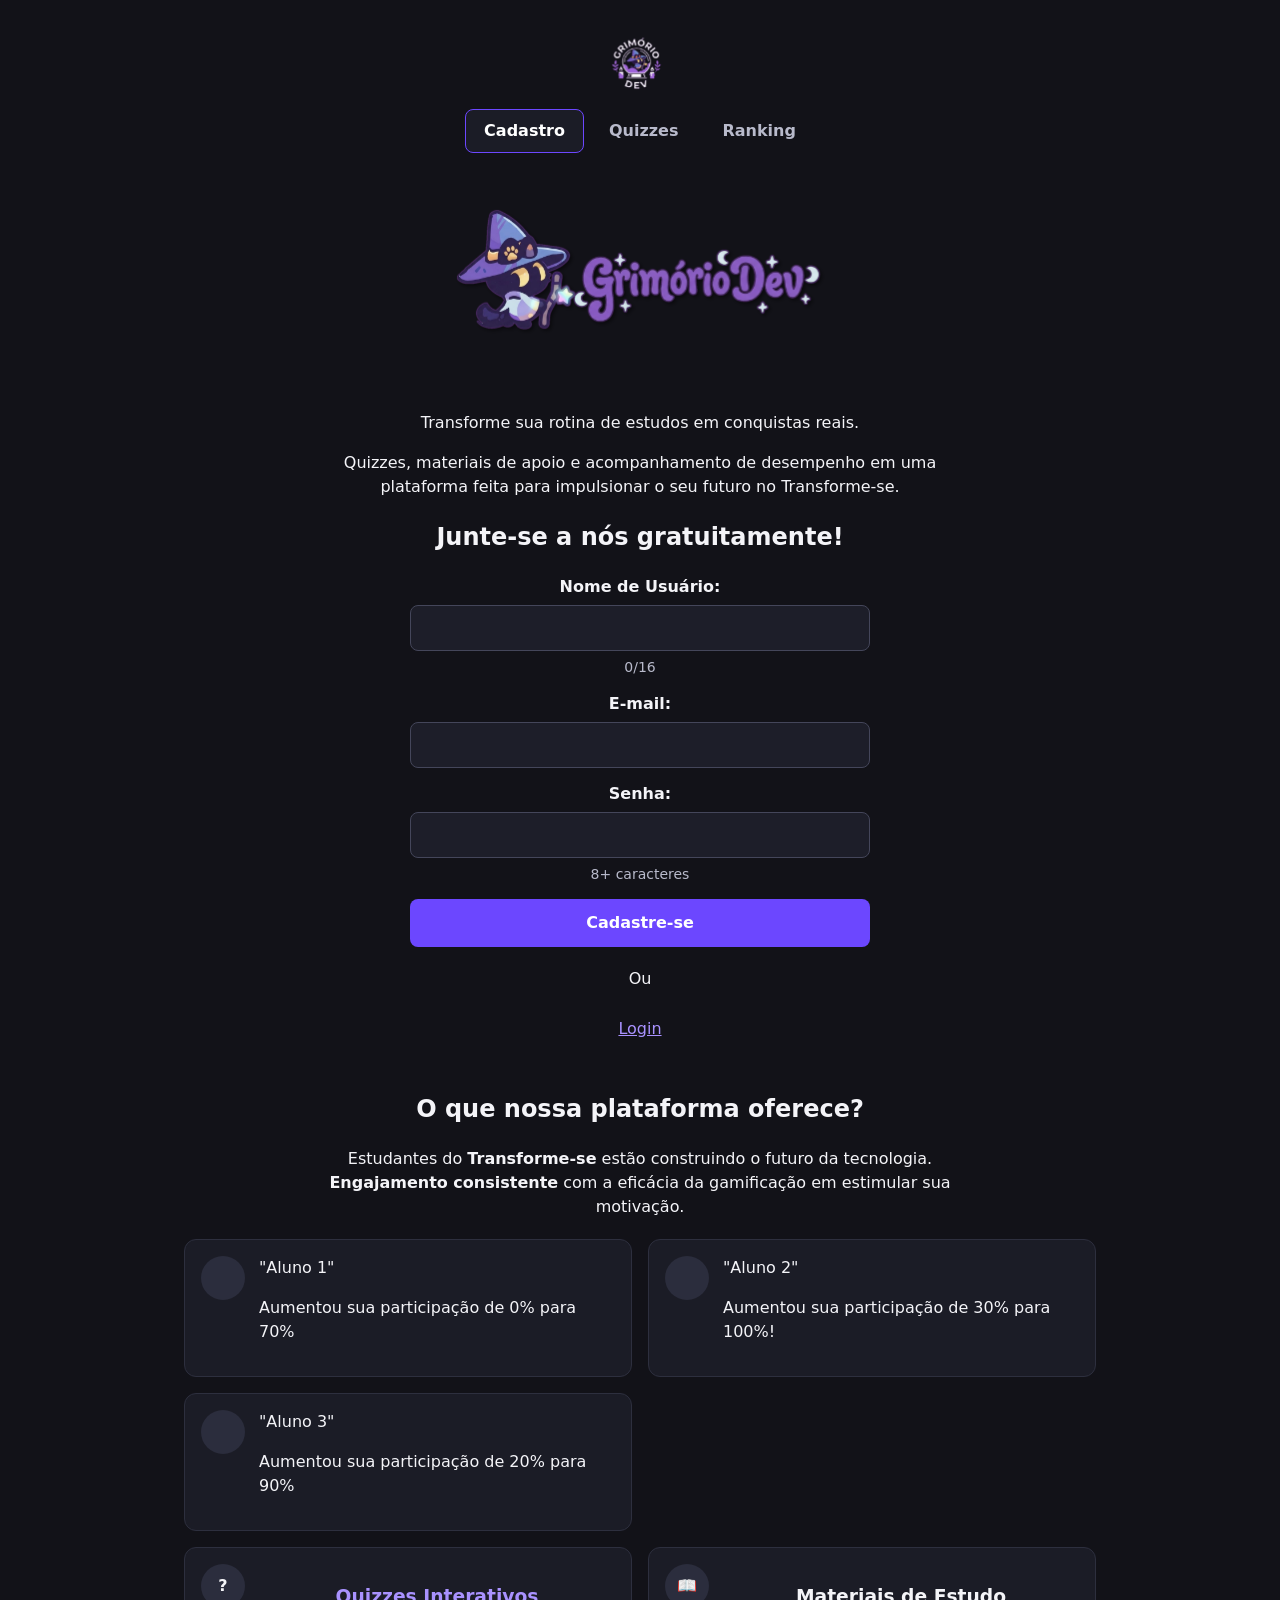
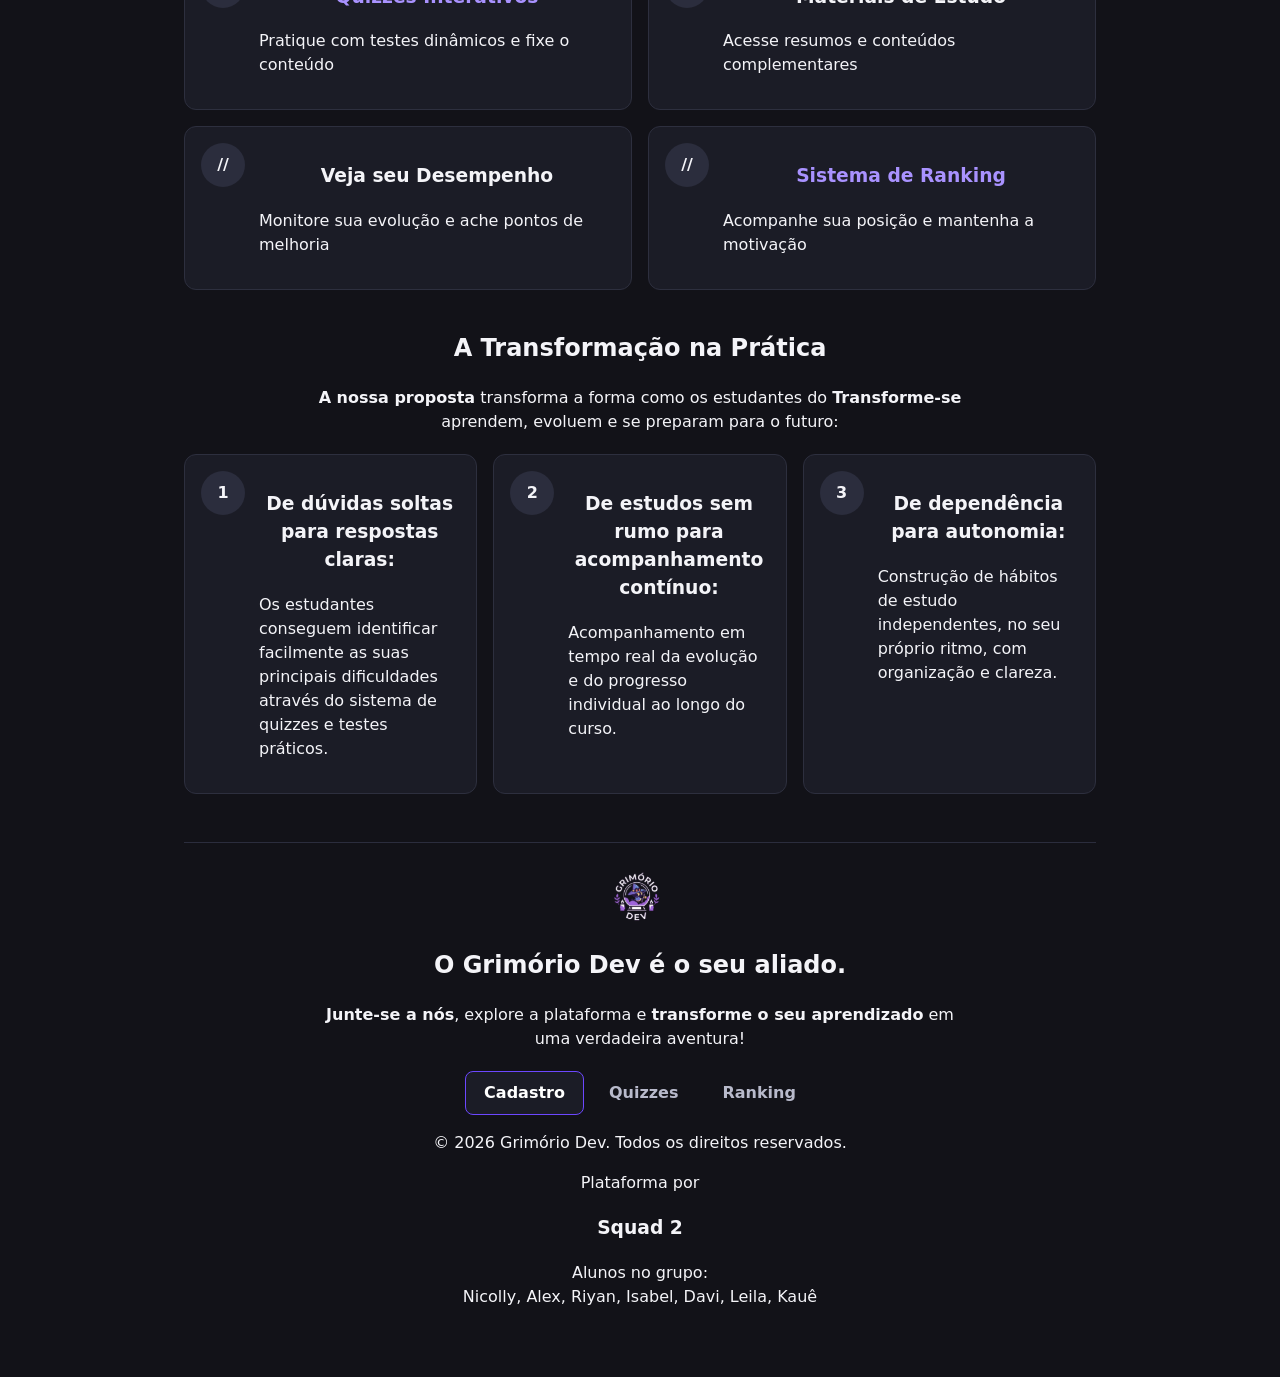
==== commit 14c89c87: "Adiciona navegação entre cadastro, quizzes e ranking e organiza o CSS" ====
--- a/index.html
+++ b/index.html
@@ -1,142 +1,54 @@
 <!DOCTYPE html>
 <html lang="pt-BR">
-<head>
-  <meta charset="UTF-8">
-  <meta name="viewport" content="width=device-width, initial-scale=1.0">
-  <title>Ranking | Grimório Dev</title>
-  <link rel="stylesheet" href="style.css">
-</head>
-<body>
-
-  <header class="topo">
-    <a href="#" class="logo" aria-label="Página inicial">Logo</a>
-  </header>
-
-  <main class="pagina">
-    <h1 class="titulo">Ranking</h1>
-
-    <!-- Pódio: 2º, 1º e 3º lugar -->
-    <section class="podio" aria-label="Três primeiros colocados">
-      <a href="#" class="podio__item podio__item--2">
-        <span class="avatar"></span>
-        <span class="podio__nome">Player</span>
-      </a>
-      <a href="#" class="podio__item podio__item--1">
-        <span class="avatar"></span>
-        <span class="podio__nome">Player</span>
-      </a>
-      <a href="#" class="podio__item podio__item--3">
-        <span class="avatar"></span>
-        <span class="podio__nome">Player</span>
-      </a>
-    </section>
-
-    <!-- Lista de jogadores -->
-    <section class="lista" aria-label="Classificação completa">
-      <ol class="lista__itens">
-        <li><a href="#" class="jogador"><span class="jogador__pos">1</span><span class="jogador__foto"></span><span class="jogador__nome">Player name</span><span class="jogador__pontos">XX</span></a></li>
-        <li><a href="#" class="jogador"><span class="jogador__pos">2</span><span class="jogador__foto"></span><span class="jogador__nome">Player name</span><span class="jogador__pontos">XX</span></a></li>
-        <li><a href="#" class="jogador"><span class="jogador__pos">3</span><span class="jogador__foto"></span><span class="jogador__nome">Player name</span><span class="jogador__pontos">XX</span></a></li>
-        <li><a href="#" class="jogador"><span class="jogador__pos">4</span><span class="jogador__foto"></span><span class="jogador__nome">Player name</span><span class="jogador__pontos">XX</span></a></li>
-        <li><a href="#" class="jogador"><span class="jogador__pos">5</span><span class="jogador__foto"></span><span class="jogador__nome">Player name</span><span class="jogador__pontos">XX</span></a></li>
-        <li><a href="#" class="jogador"><span class="jogador__pos">6</span><span class="jogador__foto"></span><span class="jogador__nome">Player name</span><span class="jogador__pontos">XX</span></a></li>
-      </ol>
-    </section>
-
-    <a href="#" class="botao">pular</a>
-  </main>
-
-  <footer class="rodape">
-    <p>© 2026 Grimório Dev. Todos os direitos reservados.</p>
-  </footer>
-<html lang="pt-br">
-
-<head>
-    <meta charset="UTF-8">
-    <meta name="viewport" content="width=device-width, initial-scale=1.0">
-
-    <link rel="icon" href="assets/images/favicon.svg">
-    <link rel="stylesheet" href="style.css">
-    <title>Grimório Dev</title>
-
-    <body>
-</head>
-
-    <!-- -------------------------------- HEADER --------------------------------  -->
-    <!-- Cabeçalho  -->
-
-     <header> <div class="logo"> <img src="assets\images\favicon.svg" alt="Ícone do mascote"></div>
-    </header>
-
-    <!-- -------------------------------- MAIN --------------------------------  -->
-    <main>
-        <section>
-            <h1> Rascunho </h1>
-
-            <div class="alternativas">
-            <button type="button" class="bt-alt"> A - Alternativa </button>
-            <button type="button" class="bt-alt"> B - Alternativa </button>
-            <button type="button" class="bt-alt"> C - Alternativa </button>
-            <button type="button" class="bt-alt"> D - Alternativa </button>
-            </div>
-
-        </section>
-
-        <section class="pular">
-            <button type="button" class="pular"> pular</button>
-        </section>
-    </main>
-
-    <!-- -------------------------------- FOOTER --------------------------------  -->
-      <footer class="footp">
-        <p class="pp">© 2026 Grimório Dev. Todos os direitos reservados.</p>
-     </footer>
-
 <head>
     <meta charset="UTF-8">
     <meta name="viewport" content="width=device-width, initial-scale=1.0">
     <title>Grimório Dev - Cadastro</title>
+    <link rel="icon" href="assets/images/favicon.svg">
     <link rel="stylesheet" href="style.css">
+    <link rel="stylesheet" href="nav.css">
 </head>
 <body>
     <div class="container">
-        <!-- Logotipo pequeno no topo -->
         <header class="top-logo">
             <img src="assets/images/logo-circle-grimorio-dev.svg" alt="Grimório Dev Ícone">
+
+            <nav class="main-nav" aria-label="Navegação principal">
+                <ul>
+                    <li><a href="index.html" aria-current="page">Cadastro</a></li>
+                    <li><a href="quiz.html">Quizzes</a></li>
+                    <li><a href="ranking.html">Ranking</a></li>
+                </ul>
+            </nav>
         </header>
 
-        <!-- Seção Principal / Banner -->
         <main class="content">
             <div class="hero-brand">
                 <img src="assets/images/logo-grimorio-dev.svg" alt="Mago Grimório Dev" class="mago-img">
-                
             </div>
 
             <p class="subtitle">Transforme sua rotina de estudos em conquistas reais.</p>
             <p class="description">
-                Quizzes, materiais de apoio e acompanhamento de<br>
-                desempenho em uma plataforma feita para impulsionar o<br>
-                seu futuro no Transforme-se.
+                Quizzes, materiais de apoio e acompanhamento de desempenho em uma plataforma feita para impulsionar o seu futuro no Transforme-se.
             </p>
 
             <h2>Junte-se a nós gratuitamente!</h2>
 
-            <!-- Formulário -->
-            <form>
+            <form action="quiz.html">
                 <div class="input-group">
                     <label for="username">Nome de Usuário:</label>
-                    <input type="text" id="username" maxlength="16">
+                    <input type="text" id="username" name="username" maxlength="16" required>
                     <span class="counter">0/16</span>
                 </div>
 
                 <div class="input-group">
                     <label for="email">E-mail:</label>
-                    <input type="email" id="email">
+                    <input type="email" id="email" name="email" required>
                 </div>
 
                 <div class="input-group">
                     <label for="senha">Senha:</label>
-                    <input type="password" id="senha">
+                    <input type="password" id="senha" name="senha" minlength="8" required>
                     <span class="helper">8+ caracteres</span>
                 </div>
 
@@ -145,137 +57,140 @@
 
             <div class="login-redirect">
                 <p>Ou</p>
-                <a href="#">Login</a>
+                <a href="quiz.html">Login</a>
             </div>
 
             <section class="features-section">
-    <h2>O que nossa plataforma oferece?</h2>
-    
-    <p class="section-intro">
-        Estudantes do <strong>Transforme-se</strong> estão construindo o futuro da tecnologia.<br>
-        <strong>Engajamento consistente</strong> com a eficácia da gamificação em estimular sua motivação.
-    </p>
+                <h2>O que nossa plataforma oferece?</h2>
+                <p class="section-intro">
+                    Estudantes do <strong>Transforme-se</strong> estão construindo o futuro da tecnologia.
+                    <strong>Engajamento consistente</strong> com a eficácia da gamificação em estimular sua motivação.
+                </p>
 
-    <!-- Lista de Alunos (Depoimentos / Conquistas) -->
-    <div class="students-list">
-        <div class="student-card">
-            <div class="avatar"></div>
-            <div class="student-info">
-                <span class="student-name">"Aluno 1"</span>
-                <p>Aumentou sua participação de 0% para 70%</p>
+                <div class="students-list">
+                    <div class="student-card">
+                        <div class="avatar" aria-hidden="true"></div>
+                        <div class="student-info">
+                            <span class="student-name">"Aluno 1"</span>
+                            <p>Aumentou sua participação de 0% para 70%</p>
+                        </div>
+                    </div>
+
+                    <div class="student-card">
+                        <div class="avatar" aria-hidden="true"></div>
+                        <div class="student-info">
+                            <span class="student-name">"Aluno 2"</span>
+                            <p>Aumentou sua participação de 30% para 100%!</p>
+                        </div>
+                    </div>
+
+                    <div class="student-card">
+                        <div class="avatar" aria-hidden="true"></div>
+                        <div class="student-info">
+                            <span class="student-name">"Aluno 3"</span>
+                            <p>Aumentou sua participação de 20% para 90%</p>
+                        </div>
+                    </div>
+                </div>
+
+                <div class="resource-cards">
+                    <div class="card">
+                        <div class="card-icon" aria-hidden="true">?</div>
+                        <div class="card-content">
+                            <h3><a href="quiz.html" class="card-link">Quizzes Interativos</a></h3>
+                            <p>Pratique com testes dinâmicos e fixe o conteúdo</p>
+                        </div>
+                    </div>
+
+                    <div class="card">
+                        <div class="card-icon" aria-hidden="true">📖</div>
+                        <div class="card-content">
+                            <h3>Materiais de Estudo</h3>
+                            <p>Acesse resumos e conteúdos complementares</p>
+                        </div>
+                    </div>
+
+                    <div class="card">
+                        <div class="card-icon" aria-hidden="true">//</div>
+                        <div class="card-content">
+                            <h3>Veja seu Desempenho</h3>
+                            <p>Monitore sua evolução e ache pontos de melhoria</p>
+                        </div>
+                    </div>
+
+                    <div class="card">
+                        <div class="card-icon" aria-hidden="true">//</div>
+                        <div class="card-content">
+                            <h3><a href="ranking.html" class="card-link">Sistema de Ranking</a></h3>
+                            <p>Acompanhe sua posição e mantenha a motivação</p>
+                        </div>
+                    </div>
+                </div>
+            </section>
+
+            <section class="transformation-section">
+                <h2>A Transformação na Prática</h2>
+                <p class="transformation-intro">
+                    <strong>A nossa proposta</strong> transforma a forma como os estudantes do <strong>Transforme-se</strong> aprendem, evoluem e se preparam para o futuro:
+                </p>
+
+                <div class="step-cards">
+                    <div class="step-card">
+                        <div class="step-number">1</div>
+                        <div class="step-content">
+                            <h3>De dúvidas soltas para respostas claras:</h3>
+                            <p>Os estudantes conseguem identificar facilmente as suas principais dificuldades através do sistema de quizzes e testes práticos.</p>
+                        </div>
+                    </div>
+
+                    <div class="step-card">
+                        <div class="step-number">2</div>
+                        <div class="step-content">
+                            <h3>De estudos sem rumo para acompanhamento contínuo:</h3>
+                            <p>Acompanhamento em tempo real da evolução e do progresso individual ao longo do curso.</p>
+                        </div>
+                    </div>
+
+                    <div class="step-card">
+                        <div class="step-number">3</div>
+                        <div class="step-content">
+                            <h3>De dependência para autonomia:</h3>
+                            <p>Construção de hábitos de estudo independentes, no seu próprio ritmo, com organização e clareza.</p>
+                        </div>
+                    </div>
+                </div>
+            </section>
+        </main>
+
+        <footer class="footer-section">
+            <div class="footer-logo">
+                <img src="assets/images/logo-circle-grimorio-dev.svg" alt="Grimório Dev Ícone">
             </div>
-        </div>
 
-        <div class="student-card">
-            <div class="avatar"></div>
-            <div class="student-info">
-                <span class="student-name">"Aluno 2"</span>
-                <p>Aumentou sua participação de 30% para 100%!</p>
+            <h2>O Grimório Dev é o seu aliado.</h2>
+            <p class="footer-call">
+                <strong>Junte-se a nós</strong>, explore a plataforma e <strong>transforme o seu aprendizado</strong> em uma verdadeira aventura!
+            </p>
+
+            <nav class="main-nav footer-nav" aria-label="Navegação do rodapé">
+                <ul>
+                    <li><a href="index.html" aria-current="page">Cadastro</a></li>
+                    <li><a href="quiz.html">Quizzes</a></li>
+                    <li><a href="ranking.html">Ranking</a></li>
+                </ul>
+            </nav>
+
+            <p class="copyright">&copy; 2026 Grimório Dev. Todos os direitos reservados.</p>
+
+            <div class="credits">
+                <p class="platform-by">Plataforma por</p>
+                <h3>Squad 2</h3>
+                <p class="students-group">
+                    Alunos no grupo:<br>
+                    <span>Nicolly, Alex, Riyan, Isabel, Davi, Leila, Kauê</span>
+                </p>
             </div>
-        </div>
-
-        <div class="student-card">
-            <div class="avatar"></div>
-            <div class="student-info">
-                <span class="student-name">"Aluno 3"</span>
-                <p>Aumentou sua participação de 20% para 90%</p>
-            </div>
-        </div>
-    </div>
-
-    <!-- Cards de Recursos -->
-    <div class="resource-cards">
-        <div class="card">
-            <div class="card-icon">?</div>
-            <div class="card-content">
-                <h3>Quizzes Interativos</h3>
-                <p>Pratique com testes dinâmicos e fixe o conteúdo</p>
-            </div>
-        </div>
-
-        <div class="card">
-            <div class="card-icon">📖</div>
-            <div class="card-content">
-                <h3>Materiais de Estudo</h3>
-                <p>Acesse resumos e conteúdos complementares</p>
-            </div>
-        </div>
-
-        <div class="card">
-            <div class="card-icon">//</div>
-            <div class="card-content">
-                <h3>Veja seu Desempenho</h3>
-                <p>Monitore sua evolução e ache pontos de melhoria</p>
-            </div>
-        </div>
-
-        <div class="card">
-            <div class="card-icon">//</div>
-            <div class="card-content">
-                <h3>Sistema de Ranking</h3>
-                <p>Acompanhe sua posição e mantenha a motivação</p>
-            </div>
-        </div>
-    </div>
-</section>
-
-<section class="transformation-section">
-    <h2>A Transformação na Prática</h2>
-    
-    <p class="transformation-intro">
-        <strong>A nossa proposta</strong> transforma a forma como os estudantes do <strong>Transforme-se</strong> aprendem, evoluem e se preparam para o futuro:
-    </p>
-
-    <!-- Cards Enumerados -->
-    <div class="step-cards">
-        <div class="step-card">
-            <div class="step-number">1</div>
-            <div class="step-content">
-                <h3>De dúvidas soltas para respostas claras:</h3>
-                <p>Os estudantes conseguem identificar facilmente as suas principais dificuldades através do sistema de quizzes e testes práticos.</p>
-            </div>
-        </div>
-
-        <div class="step-card">
-            <div class="step-number">2</div>
-            <div class="step-content">
-                <h3>De estudos sem rumo para acompanhamento contínuo:</h3>
-                <p>Acompanhamento em tempo real da evolução e do progresso individual ao longo do curso.</p>
-            </div>
-        </div>
-
-        <div class="step-card">
-            <div class="step-number">3</div>
-            <div class="step-content">
-                <h3>De dependência para autonomia:</h3>
-                <p>Construção de hábitos de estudo independentes, no seu próprio ritmo, com organização e clareza.</p>
-            </div>
-        </div>
-    </div>
-
-    <!-- Seção Final / Rodapé -->
-    <footer class="footer-section">
-        <div class="footer-logo">
-            <img src="assets/images/logo-circle-grimorio-dev.svg" alt="Grimório Dev Ícone">
-        </div>
-        
-        <h2>O Grimório Dev é o seu aliado.</h2>
-        <p class="footer-call">
-            <strong>Junte-se a nós</strong>, explore a plataforma e <strong>transforme o seu aprendizado</strong> em uma verdadeira aventura!
-        </p>
-
-        <p class="copyright">&copy;2025 Grimório Dev. Todos os direitos reservados</p>
-
-        <div class="credits">
-            <p class="platform-by">Plataforma por</p>
-            <h3>Squad 2</h3>
-            <p class="students-group">Alunos no grupo:<br>
-            <span>Nicolly, Alex, Riyan, Isabel, Davi, Leila, Kauê</span></p>
-        </div>
-    </footer>
-</section>
-        </main>
+        </footer>
     </div>
 </body>
-
 </html>
--- a/style.css
+++ b/style.css
@@ -1,661 +1,542 @@
-/* 1. Variáveis da Paleta de Cores & Reset Geral */
-:root {
-    --pale-sky: #C9E0EB;
-    --dusty-denim: #7392B5;
-    --deep-lilac: #8350C4;
-    --midnight-violet: #402B47;
-    --shadow-grey: #262423;
-    --bg-dark: #0e0c14;
-}
-
-* {
-  margin: 0;
-  padding: 0;
-  text-decoration: none;
-  list-style: none;
-  box-sizing: border-box;
-}
-
-:root {
-  /* -------------------------------- COLOURS -------------------------------- */
-  --color-pale-sky: #C9E0EB;
-  --color-dusty-denim: #7392B5;
-  --color-deep-lilac: #8350C4;
-  --color-midnight-violet: #402B47;
-
-  /* shadow, gradient */
-  --color-shadow-grey: #262423;
-  --color-gradient-purple: linear-gradient(to right, #4A0083, #7967CD);
-
-  /* aditionals colours */
-  --color-dark-bg: #161A1E;
-  --color-light-bg: #DEECEF;
-
-  /* secondary colours */
-  --color-purple-primary: #4A0083;
-  --color-purple-secondary: #7967CD;
-
-
-  /* sombras derivadas da paleta */
-  --sombra-suave: color-mix(in srgb, var(--color-shadow-grey) 18%, transparent);
-  --sombra-forte: color-mix(in srgb, var(--color-shadow-grey) 35%, transparent);
-}
-
-html { scroll-behavior: smooth; }
- 
+/* Grimório Dev - estilos do site
+   Páginas: index (cadastro), quiz e ranking.
+   O menu de navegação fica no nav.css */
+
+/* ---------- base ---------- */
+*,
+*::before,
+*::after {
+    box-sizing: border-box;
+}
+
+html {
+    font-size: 16px;
+    -webkit-text-size-adjust: 100%;
+}
+
 body {
-  font-family: "Inter", "Segoe UI", system-ui, sans-serif;
-  background: var(--color-light-bg);
-  color: var(--color-midnight-violet);
-  min-height: 100vh;
-  display: flex;
-  flex-direction: column;
-  max-width: 480px;           /* aparência de celular; remova para tela cheia */
-  margin: 0 auto;
-  box-shadow: 0 0 40px var(--sombra-suave);
-}
- 
-a { color: inherit; }
- 
-:focus-visible {
-  outline: 3px solid var(--color-deep-lilac);
-  outline-offset: 3px;
-}
- 
-/* ---------- Topo ---------- */
-.topo {
-  background: var(--color-gradient-purple);
-  height: 82px;
-  display: flex;
-  align-items: center;
-  padding: 0 16px;
-  box-shadow: 0 4px 10px var(--sombra-suave);
-}
- 
-.logo {
-  width: 64px;
-  height: 64px;
-  border-radius: 50%;
-  background: var(--color-pale-sky);
-  color: var(--color-purple-primary);
-  display: grid;
-  place-items: center;
-  font-size: 1.1rem;
-  font-weight: 700;
-  transition: transform .25s ease, background .25s ease;
-}
- 
-.logo:hover { transform: rotate(-8deg) scale(1.08); background: #fff; }
- 
-/* ---------- Conteúdo ---------- */
-.pagina {
-  flex: 1;
-  padding: 36px 22px 40px;
-  display: flex;
-  flex-direction: column;
-  align-items: center;
-}
- 
-.titulo {
-  font-size: 2rem;
-  font-weight: 800;
-  letter-spacing: -.5px;
-  color: var(--color-purple-primary);
-  margin-bottom: 26px;
-}
- 
-/* ---------- Pódio ---------- */
-.podio {
-  display: flex;
-  align-items: flex-end;
-  justify-content: center;
-  gap: 28px;
-  width: 100%;
-  margin-bottom: 52px;
-}
- 
-.podio__item {
-  display: flex;
-  flex-direction: column;
-  align-items: center;
-  gap: 10px;
-  font-weight: 800;
-  transition: transform .3s ease;
-}
- 
-.podio__item .avatar {
-  display: block;
-  border-radius: 50%;
-  background: var(--color-pale-sky);
-  width: 82px;
-  height: 82px;
-  border: 4px solid var(--color-dusty-denim);
-  transition: box-shadow .3s ease, border-color .3s ease;
-}
- 
-.podio__item--1 .avatar {
-  width: 102px;
-  height: 102px;
-  border-color: var(--color-deep-lilac);
-}
-.podio__item--1 .podio__nome { font-size: 1.35rem; }
-.podio__item--2 .podio__nome,
-.podio__item--3 .podio__nome { font-size: 1.05rem; }
- 
-/* 1º lugar sobe mais no pódio */
-.podio__item--1 { transform: translateY(-18px); }
- 
-.podio__item:hover { transform: translateY(-8px); }
-.podio__item--1:hover { transform: translateY(-26px); }
- 
-.podio__item:hover .avatar {
-  border-color: var(--color-purple-secondary);
-  box-shadow: 0 8px 20px var(--sombra-forte);
-}
- 
-/* Entrada do pódio ao abrir a página (uma única animação) */
-@keyframes subir {
-  from { opacity: 0; translate: 0 30px; }
-  to   { opacity: 1; translate: 0 0; }
-}
-.podio__item { animation: subir .6s ease both; }
-.podio__item--2 { animation-delay: .1s; }
-.podio__item--1 { animation-delay: .3s; }
-.podio__item--3 { animation-delay: .2s; }
- 
-/* ---------- Lista ---------- */
-.lista {
-  width: 100%;
-  background: var(--color-pale-sky);
-  border-radius: 16px;
-  padding: 40px 22px 90px;
-  box-shadow: 0 4px 12px var(--sombra-suave);
-}
- 
-.lista__itens {
-  display: flex;
-  flex-direction: column;
-  gap: 54px;
-}
- 
-.jogador {
-  display: flex;
-  align-items: center;
-  gap: 14px;
-  height: 56px;
-  padding: 0 24px 0 20px;
-  background: var(--color-dusty-denim);
-  color: var(--color-dark-bg);
-  border-radius: 14px;
-  box-shadow: 0 4px 8px var(--sombra-suave);
-  font-weight: 800;
-  transition: transform .2s ease, background .2s ease,
-              color .2s ease, box-shadow .2s ease;
-}
- 
-.jogador:hover,
-.jogador:focus-visible {
-  background: var(--color-deep-lilac);
-  color: #fff;
-  transform: translateX(6px) scale(1.02);
-  box-shadow: 0 8px 16px var(--sombra-forte);
-}
- 
-.jogador:active { transform: scale(.98); }
- 
-.jogador__pos {
-  width: 24px;
-  text-align: center;
-  font-size: 1.2rem;
-}
- 
-.jogador__foto {
-  width: 32px;
-  height: 32px;
-  border-radius: 50%;
-  background: var(--color-pale-sky);
-  flex-shrink: 0;
-  transition: transform .2s ease;
-}
- 
-.jogador:hover .jogador__foto { transform: scale(1.2); }
- 
-.jogador__nome {
-  flex: 1;
-  font-size: 1.1rem;
-  white-space: nowrap;
-  overflow: hidden;
-  text-overflow: ellipsis;
-}
- 
-.jogador__pontos {
-  font-size: 1.2rem;
-  letter-spacing: 1px;
-}
- 
-/* ---------- Botão ---------- */
-.botao {
-  margin-top: 28px;
-  width: 215px;
-  height: 40px;
-  display: grid;
-  place-items: center;
-  border-radius: 12px;
-  background: var(--color-pale-sky);
-  color: var(--color-dusty-denim);
-  font-size: 1.1rem;
-  font-weight: 700;
-  transition: color .2s ease, transform .15s ease, box-shadow .2s ease;
-  position: relative;
-  z-index: 0;
-  overflow: hidden;
-}
- 
-/* gradiente aparece suavemente no hover */
-.botao::before {
-  content: "";
-  position: absolute;
-  inset: 0;
-  background: var(--color-gradient-purple);
-  opacity: 0;
-  transition: opacity .2s ease;
-  z-index: -1;
-}
- 
-.botao:hover {
-  color: #fff;
-  transform: translateY(-2px);
-  box-shadow: 0 6px 14px var(--sombra-forte);
-}
-.botao:hover::before { opacity: 1; }
-.botao:active { transform: translateY(1px) scale(.97); }
- 
-/* ---------- Rodapé ---------- */
-.rodape {
-  background: var(--color-dark-bg);
-  padding: 34px 20px 46px;
-  text-align: center;
-  font-size: .85rem;
-  color: var(--color-pale-sky);
-}
- 
-/* ---------- Telas pequenas ---------- */
-@media (max-width: 360px) {
-  .podio { gap: 14px; }
-  .jogador { padding: 0 14px; gap: 10px; }
-  .lista { padding: 28px 14px 70px; }
-}
- 
-/* ---------- Acessibilidade: sem animação se o usuário preferir ---------- */
-@media (prefers-reduced-motion: reduce) {
-  * { animation: none !important; transition: none !important; }
-}
- 
-}
-
-/* Navegação */
-
-  html {
-    scroll-behavior: smooth;
-  }
-
-/* Cabeçalho */
-
-.logo {
-  background-color: #8350C4;
-  height: 4.375rem;
-  padding: 1rem;
-}
-
-.logo img {
-  width: 3.125rem;
-}
-
-/* Corpo da página */
-
-body {
-  background-color: #161A1E;
-  display: flex;
-  flex-direction: column;
-   min-height: 100vh;
-}
-
-main {
-  flex: 1;
-}
-
-section {
-  margin: 3.125rem 3.125rem;
-  padding: 0.938rem 0.938rem;
-  /* margin: 2rem;
-  padding: 2rem; */
-  text-align: center;
-  display: flex;
-  flex-direction: column;
-  align-items: center;
-  gap: 1rem;
-}
-
-h1 {
-  border-style: solid;
-  border-radius: 0.625rem;
-  height: 6.25rem;
-  padding: 5rem 2.813rem;
-  /* margin: 3rem;
-  padding: 2rem; */
-  justify-content: center;
-  align-items: center;
-  width: 18.75rem;
-  display: flex;
-  margin: 0rem;
-
-  color: #7967CD;
-  background-color: #161A1E;
-}
-
-button {
-  border-style: solid;
-  border-radius: 0.625rem;
-  padding: 2.188rem 0.625rem;
-  margin: 0rem;
-  text-align: center;
-  display: flex;
-  flex-direction: column;
-  align-items: center;
-  gap: 1rem;
-  width: 18.75rem;
-  display: block;
-  height: 6.25rem;
-  cursor: pointer;
-
-  color: #7967CD;
-  background-color: #161A1E;
-  border-color: #7967CD;
-
-  transition: background-color 0.3s ease;
-}
-
-.alternativas,
-.bt-alt {
-  display: flex;
-  flex-direction: column;
-  gap: 1rem;
-}
-
-.pular {
-  padding: 0.625rem;
-  height: 3.125rem;
-  border-radius: 1.5rem;
-}
-
-button:hover {
-  background-color: #7967CD;
-  color: #161A1E;
-}
-
-/* ---------------- footer ---------------*/
-
-footer {
-  background-color: #7967CD;
-  height: 3.75rem;
-  padding: 1rem;
-  font-size: 0.75rem;
-  color:#161A1E;
-  align-items: center;
-  justify-content: center;
-}
-
-.footp, 
-.pp {
-  color:#161A1E;
-  padding: 1rem;
-  align-items: center;
-  justify-content: center;
-  display: flex;
-}
-
-/* Seção sobre */
-
-.logoss {
-  padding: 5rem;
-  color: #7967CD;
-}
-
-h2,
-p {
-  color: #7967CD;
-}
-
-/* --------Animação botão------------- */
-.study-button:hover {
-  transform: scale(1.1);
-  transition: 0.5s ease;
-}
-
-/* --------Adaptar para diferentes telas----------- */
-@media (min-width: 48rem) {
-  /* .logoss{
-    width: 50rem;
-  } */
-
-  /* ------------- Página de quiz ---------------  */
-  h1 {
-    width: 56rem;
-    height: 16rem;
-  }
-
-  .alternativas{
-    display: grid;
-    grid-template-columns: 1fr 1fr;
-    gap: 1rem;
-  }
-
-  .bt-alt {
-    width: 25rem;
-    height: 3.75rem;
-    justify-content: center;
-  }
-
-  .pular {
-    width: 16rem;
-    display: block;
-    margin: 1.5rem auto 0;
-  }
-
-  /* ------------Página da seção sobre------------- */
-
-    p{
-      width: 40rem;
-    }
-
-    .logo-cat {
-      /* display: grid;
-      grid-template-columns: 1fr 1fr;
-      gap: 1rem; */
-      display: flex;
-      align-items: center;
-      gap: 1rem;
-    }
-}
-
-/* -------Orientação hotizontal------------ */ 
     margin: 0;
     padding: 0;
-    box-sizing: border-box;
-    font-family: 'Segoe UI', Tahoma, Geneva, Verdana, sans-serif;
-}
-
-body {
-    background-color: var(--bg-dark); 
-    background-image: radial-gradient(circle at center, #261f38 0%, var(--bg-dark) 100%);
-    color: #ffffff;
+    min-height: 100vh;
+    font-family: system-ui, -apple-system, BlinkMacSystemFont, "Segoe UI", Roboto, sans-serif;
+    line-height: 1.5;
+    background-color: #121218;
+    color: #f4f4f8;
+    overflow-x: hidden;
+}
+
+img,
+svg {
+    display: block;
+    max-width: 100%;
+    height: auto;
+}
+
+a,
+button,
+input {
+    font: inherit;
+}
+
+:focus-visible {
+    outline: 3px solid #7c5cff;
+    outline-offset: 2px;
+}
+
+/* ---------- página de cadastro (index.html) ---------- */
+.container {
+    width: 100%;
+    max-width: 960px;
+    margin: 0 auto;
+    padding: 16px;
+}
+
+.top-logo {
+    display: flex;
+    justify-content: center;
+    padding: 12px 0 18px;
+}
+
+.top-logo img {
+    width: 72px;
+}
+
+.content {
+    width: 100%;
+}
+
+/* títulos sempre no centro */
+.content h2,
+.content h3,
+.footer-section h2,
+.footer-section h3 {
+    text-align: center;
+}
+
+.hero-brand {
+    display: flex;
+    justify-content: center;
+    margin-bottom: 16px;
+}
+
+.mago-img {
+    width: min(100%, 380px);
+}
+
+/* textos de apresentação: largura limitada e centralizados */
+.subtitle,
+.description,
+.section-intro,
+.transformation-intro,
+.footer-call {
+    max-width: 65ch;
+    margin-inline: auto;
+    text-align: center;
+}
+
+/* formulário */
+form {
+    width: 100%;
+    max-width: 460px;
+    margin: 20px auto;
     display: flex;
     flex-direction: column;
-    align-items: center;
-    min-height: 100vh;
-}
-
-/* 2. Layouts Base */
-.container, .features-section, .transformation-section {
-    width: 100%;
-    max-width: 400px;
-    padding: 20px;
-}
-
-.container { text-align: center; }
-.features-section, .transformation-section { margin-top: 20px; }
-
-/* 3. Tipografia & Destaques */
-h1, .hero-brand h1, .student-name, .credits h3 { color: var(--pale-sky); }
-h2 { font-size: 1.1rem; color: #ffffff; margin-bottom: 15px; }
-
-.subtitle, .description, .section-intro, .transformation-intro, 
-.card-content p, .step-content p, .footer-call, .students-group {
-    color: #b0a8c0;
-    font-size: 0.8rem;
-    line-height: 1.4;
-}
-
-/* 4. Formulário e Inputs */
-form { display: flex; flex-direction: column; gap: 15px; text-align: left; }
-
-.input-group { position: relative; display: flex; flex-direction: column; }
-.input-group label { font-size: 0.85rem; margin-bottom: 5px; color: #d1d1d1; }
+    gap: 14px;
+}
+
+.input-group {
+    display: flex;
+    flex-direction: column;
+    gap: 6px;
+}
+
+.input-group label {
+    font-weight: 600;
+    text-align: center;
+}
 
 .input-group input {
-    background-color: #1d1929;
-    border: 1px solid var(--deep-lilac);
+    width: 100%;
+    min-height: 44px;
+    padding: 10px 12px;
+    border-radius: 8px;
+    border: 1px solid #44465a;
+    background-color: #1d1e29;
+    color: #ffffff;
+}
+
+.counter,
+.helper {
+    font-size: 0.875rem;
+    color: #b8bacb;
+    text-align: center;
+}
+
+.btn-cadastrar {
+    width: 100%;
+    min-height: 46px;
+    padding: 12px 18px;
+    border: none;
+    border-radius: 8px;
+    background-color: #6c47ff;
+    color: #ffffff;
+    font-weight: 700;
+    cursor: pointer;
+}
+
+.login-redirect {
+    text-align: center;
+    margin: 16px 0 32px;
+}
+
+.login-redirect a {
+    display: inline-flex;
+    align-items: center;
+    justify-content: center;
+    min-height: 44px;
+    padding: 8px 16px;
+    color: #a992ff;
+}
+
+/* seções de baixo (recursos e transformação) */
+.features-section,
+.transformation-section {
+    margin-top: 40px;
+}
+
+.students-list,
+.resource-cards,
+.step-cards {
+    display: grid;
+    grid-template-columns: 1fr;
+    gap: 16px;
+    margin-top: 20px;
+}
+
+/* espaço entre a lista de alunos e os cards de recursos */
+.students-list {
+    margin-bottom: 16px;
+}
+
+.resource-cards {
+    margin-top: 0;
+}
+
+.student-card,
+.card,
+.step-card {
+    display: flex;
+    align-items: flex-start;
+    gap: 14px;
+    padding: 16px;
     border-radius: 12px;
-    padding: 12px;
-    color: #fff;
-    outline: none;
-    box-shadow: 0 0 8px rgba(131, 80, 196, 0.25);
-}
-
-.input-group input:focus {
-    border-color: var(--pale-sky);
-    box-shadow: 0 0 12px rgba(201, 224, 235, 0.4);
-}
-
-.counter, .helper { font-size: 0.7rem; color: #8c8c9b; position: absolute; right: 10px; bottom: -18px; }
-
-/* 5. Botões */
-.btn-cadastrar {
-    margin-top: 15px;
-    background-color: #1d1929;
-    color: var(--pale-sky);
-    border: 1px solid var(--deep-lilac);
-    border-radius: 20px;
-    padding: 12px;
-    font-size: 1rem;
-    font-weight: bold;
+    background-color: #1b1c26;
+    border: 1px solid #2d2f3e;
+    min-width: 0;
+}
+
+.avatar,
+.card-icon,
+.step-number {
+    flex: 0 0 44px;
+    width: 44px;
+    height: 44px;
+    border-radius: 999px;
+    display: grid;
+    place-items: center;
+    background-color: #2b2d3d;
+    font-weight: 700;
+}
+
+.student-info,
+.card-content,
+.step-content {
+    min-width: 0;
+    flex: 1;
+}
+
+.footer-section {
+    margin-top: 48px;
+    padding: 28px 16px;
+    text-align: center;
+    border-top: 1px solid #2b2d3d;
+}
+
+.footer-logo img {
+    width: 68px;
+    margin: 0 auto 12px;
+}
+
+/* ---------- quiz (quiz.html) ---------- */
+.quiz-header {
+    display: flex;
+    align-items: center;
+    justify-content: space-between;
+    padding: 14px 16px;
+    border-bottom: 1px solid #2b2d3d;
+}
+
+.quiz-header .logo img {
+    width: 40px;
+}
+
+.quiz-status {
+    display: flex;
+    align-items: center;
+    gap: 12px;
+    font-size: 0.95rem;
+}
+
+.quiz-main {
+    width: 100%;
+    max-width: 720px;
+    margin: 0 auto;
+    padding: 24px 16px;
+}
+
+.quiz-tema {
+    margin: 0 0 6px;
+    font-size: 0.875rem;
+    font-weight: 700;
+    text-transform: uppercase;
+    letter-spacing: 0.04em;
+    color: #a992ff;
+}
+
+.alternativas {
+    display: grid;
+    grid-template-columns: 1fr;
+    gap: 12px;
+    margin-top: 20px;
+}
+
+.bt-alt {
+    width: 100%;
+    min-height: 52px;
+    padding: 14px 16px;
+    text-align: left;
+    border-radius: 10px;
+    border: 1px solid #3f4259;
+    background-color: #1c1d28;
+    color: #ffffff;
     cursor: pointer;
-    transition: all 0.3s ease;
-    box-shadow: 0 0 10px rgba(131, 80, 196, 0.3);
-}
-
-.btn-cadastrar:hover {
-    background-color: var(--deep-lilac);
-    color: #ffffff;
-    box-shadow: 0 0 15px rgba(131, 80, 196, 0.6);
-}
-
-/* 6. Componentes Reutilizáveis (Cards) */
-.card, .step-card {
-    background-color: #1d1929;
-    border: 1px solid var(--deep-lilac);
-    border-radius: 16px;
-    padding: 18px;
-    display: flex;
-    align-items: center;
-    gap: 15px;
-    box-shadow: 0 0 10px rgba(131, 80, 196, 0.15);
-    margin-bottom: 15px;
-}
-
-.card-icon {
-    background-color: var(--deep-lilac);
-    color: #ffffff;
+}
+
+/* classes que o quiz.js coloca depois que a pessoa responde */
+.bt-alt--correta {
+    border-color: #2ecc71;
+    background-color: rgba(46, 204, 113, 0.18);
+}
+
+.bt-alt--errada {
+    border-color: #e74c3c;
+    background-color: rgba(231, 76, 60, 0.18);
+}
+
+.quiz-feedback {
+    min-height: 24px;
+    margin-top: 16px;
+    font-weight: 600;
+}
+
+.quiz-feedback--ok {
+    color: #5be396;
+}
+
+.quiz-feedback--erro {
+    color: #ff8a7a;
+}
+
+.pular {
+    margin-top: 20px;
+    display: flex;
+    justify-content: flex-end;
+}
+
+.btn-pular {
+    display: inline-flex;
+    align-items: center;
+    justify-content: center;
+    min-height: 44px;
+    padding: 10px 20px;
+    border-radius: 8px;
+    border: 1px solid #4d506b;
+    background-color: transparent;
+    color: #ffffff;
+    text-decoration: none;
+    cursor: pointer;
+}
+
+.quiz-btn-proxima {
+    width: auto;
+    min-width: 140px;
+}
+
+/* tela final do quiz */
+.quiz-resultado {
+    text-align: center;
+    padding: 16px 0;
+}
+
+.quiz-acoes-finais {
+    display: flex;
+    flex-wrap: wrap;
+    justify-content: center;
+    align-items: center;
+    gap: 12px;
+    margin-top: 20px;
+}
+
+.quiz-acoes-finais .botao {
+    margin-top: 0;
+}
+
+.footp {
+    padding: 20px 16px;
+    text-align: center;
+    border-top: 1px solid #2b2d3d;
+}
+
+/* ---------- ranking (ranking.html) ---------- */
+.topo {
+    display: flex;
+    align-items: center;
+    justify-content: space-between;
+    padding: 14px 16px;
+    border-bottom: 1px solid #2b2d3d;
+}
+
+.topo .logo {
+    display: inline-flex;
+    align-items: center;
+    min-height: 44px;
+    color: #ffffff;
+    text-decoration: none;
+    font-weight: 700;
+}
+
+.pagina {
+    width: 100%;
+    max-width: 820px;
+    margin: 0 auto;
+    padding: 24px 16px;
+}
+
+.titulo {
+    margin-top: 0;
+    text-align: center;
+}
+
+/* pódio: 2º, 1º e 3º lugar, com o primeiro mais alto */
+.podio {
+    display: grid;
+    grid-template-columns: repeat(3, minmax(0, 1fr));
+    align-items: end;
+    gap: 10px;
+    margin: 24px 0 32px;
+}
+
+.podio__item {
+    display: flex;
+    flex-direction: column;
+    align-items: center;
+    gap: 8px;
+    padding: 14px 8px;
+    border-radius: 12px;
+    background-color: #1b1c26;
+    border: 1px solid #2f3244;
+    color: #ffffff;
+    text-decoration: none;
+    min-width: 0;
+}
+
+.podio__item--1 {
+    padding-top: 24px;
+    border-color: #ffd166;
+}
+
+.podio__item--2 {
+    padding-top: 16px;
+}
+
+.podio__item--3 {
+    padding-top: 12px;
+}
+
+.podio__nome {
+    width: 100%;
+    text-align: center;
+    font-size: 0.9rem;
+    font-weight: 600;
+    overflow: hidden;
+    text-overflow: ellipsis;
+    white-space: nowrap;
+}
+
+/* lista com o resto dos jogadores */
+.lista__itens {
+    list-style: none;
+    margin: 0;
+    padding: 0;
+    display: flex;
+    flex-direction: column;
+    gap: 10px;
+}
+
+.jogador {
+    display: flex;
+    align-items: center;
+    gap: 12px;
+    min-height: 52px;
+    padding: 10px 14px;
+    border-radius: 10px;
+    background-color: #1b1c26;
+    border: 1px solid #2d2f3e;
+    color: #ffffff;
+    text-decoration: none;
+    min-width: 0;
+}
+
+.jogador__pos {
+    flex: 0 0 28px;
+    font-weight: 700;
+    text-align: center;
+}
+
+.jogador__foto {
+    flex: 0 0 36px;
     width: 36px;
     height: 36px;
+    border-radius: 999px;
+    background-color: #2b2d3d;
+}
+
+.jogador__nome {
+    flex: 1;
+    min-width: 0;
+    overflow: hidden;
+    text-overflow: ellipsis;
+    white-space: nowrap;
+}
+
+.jogador__pontos {
+    flex: 0 0 auto;
+    font-weight: 700;
+}
+
+.botao {
+    display: inline-flex;
+    align-items: center;
+    justify-content: center;
+    min-height: 44px;
+    margin-top: 20px;
+    padding: 10px 20px;
     border-radius: 8px;
-    display: flex;
-    align-items: center;
-    justify-content: center;
-    font-weight: bold;
-    flex-shrink: 0;
-}
-
-.step-number {
-    background-color: #ffffff;
-    color: var(--bg-dark);
-    width: 28px;
-    height: 28px;
-    border-radius: 50%;
-    display: flex;
-    align-items: center;
-    justify-content: center;
-    font-weight: bold;
-    flex-shrink: 0;
-}
-
-.students-list, .step-cards, .resource-cards {
-    display: flex;
-    flex-direction: column;
-    gap: 12px;
-}
-
-.student-card { display: flex; align-items: center; gap: 12px; }
-
-.avatar { 
-    width: 45px; height: 45px; background-color: #dcdcdc; border-radius: 50%; flex-shrink:0; }
-
-/* 7. Rodapé */
-.footer-section { 
-    text-align: center; 
-    padding-top: 20px; 
-    border-top: 1px solid rgba(131, 80, 196, 0.2); }
-
-.credits {
-    background-color: rgba(29, 25, 41, 0.5);
-    border: 1px dashed rgba(131, 80, 196, 0.4);
-    border-radius: 12px;
-    padding: 15px;
-    margin-top: 20px;
-}
-
-.login-redirect a { color: #ffffff; font-weight: bold; text-decoration: underline; }
-
-.student-card {
-    display: flex;
-    align-items: center; 
-    /* Alinha o avatar verticalmente com o texto */
-    gap: 15px;
-    background-color: #1d1929;
-    border: 1px solid var(--deep-lilac);
-    border-radius: 16px;
-    padding: 15px;
-}
-
-.student-info {
-    text-align: left;
-}
-
-body {
-    background-color: var(--bg-dark); 
-    background-image: radial-gradient(circle at center, #261f38 0%, var(--bg-dark) 100%);
-    color: #ffffff;
-    display: flex;
-    flex-direction: column;
-    align-items: center; /* Centraliza tudo no meio da tela */
-    justify-content: flex-start;
-    min-height: 100vh;
-    margin: 0;
-    padding: 20px 0;
-}
-
-.mago-img {
-    width: 120px; /* Reduza para o tamanho que achar melhor (ex: 120px ou 150px) */
-    max-width: 100%;
-    height: auto;
-}
+    background-color: #6c47ff;
+    color: #ffffff;
+    text-decoration: none;
+    font-weight: 600;
+}
+
+.rodape {
+    padding: 20px 16px;
+    text-align: center;
+    border-top: 1px solid #2b2d3d;
+}
+
+/* ---------- telas maiores ---------- */
+@media (min-width: 640px) {
+    .container,
+    .quiz-main,
+    .pagina {
+        padding: 24px;
+    }
+
+    .top-logo img {
+        width: 84px;
+    }
+
+    .footer-logo img {
+        width: 78px;
+    }
+
+    .students-list,
+    .resource-cards,
+    .alternativas {
+        grid-template-columns: repeat(2, minmax(0, 1fr));
+    }
+
+    .podio {
+        gap: 18px;
+    }
+
+    .podio__nome {
+        font-size: 1rem;
+    }
+}
+
+@media (min-width: 900px) {
+    .step-cards {
+        grid-template-columns: repeat(3, minmax(0, 1fr));
+    }
+}
--- a/nav.css
+++ b/nav.css
@@ -0,0 +1,69 @@
+/* =========================
+   NAVEGAÇÃO PRINCIPAL
+   Carregue DEPOIS do style.css (ou cole este bloco no final dele).
+   Usa a mesma paleta do tema escuro do Grimório Dev.
+   ========================= */
+
+/* Landing: logo em cima, menu embaixo */
+.top-logo {
+    flex-direction: column;
+    align-items: center;
+    gap: 12px;
+}
+
+/* Quiz e ranking: logo à esquerda, menu à direita, quebra em telas pequenas */
+.quiz-header,
+.topo {
+    flex-wrap: wrap;
+    gap: 12px;
+}
+
+.main-nav ul {
+    display: flex;
+    flex-wrap: wrap;
+    justify-content: center;
+    gap: 6px;
+    margin: 0;
+    padding: 0;
+    list-style: none;
+}
+
+.main-nav a {
+    display: inline-flex;
+    align-items: center;
+    justify-content: center;
+    min-height: 44px;
+    padding: 8px 18px;
+    border-radius: 8px;
+    border: 1px solid transparent;
+    color: #b8bacb;
+    font-weight: 600;
+    text-decoration: none;
+}
+
+.main-nav a:hover {
+    background-color: #1b1c26;
+    border-color: #2d2f3e;
+    color: #ffffff;
+}
+
+.main-nav a[aria-current="page"] {
+    background-color: #1b1c26;
+    border-color: #6c47ff;
+    color: #ffffff;
+}
+
+/* Links dentro dos títulos dos cards de recursos */
+.card-link {
+    color: #a992ff;
+    text-decoration: none;
+}
+
+.card-link:hover {
+    text-decoration: underline;
+}
+
+/* Menu no rodapé */
+.footer-nav {
+    margin: 20px 0 16px;
+}
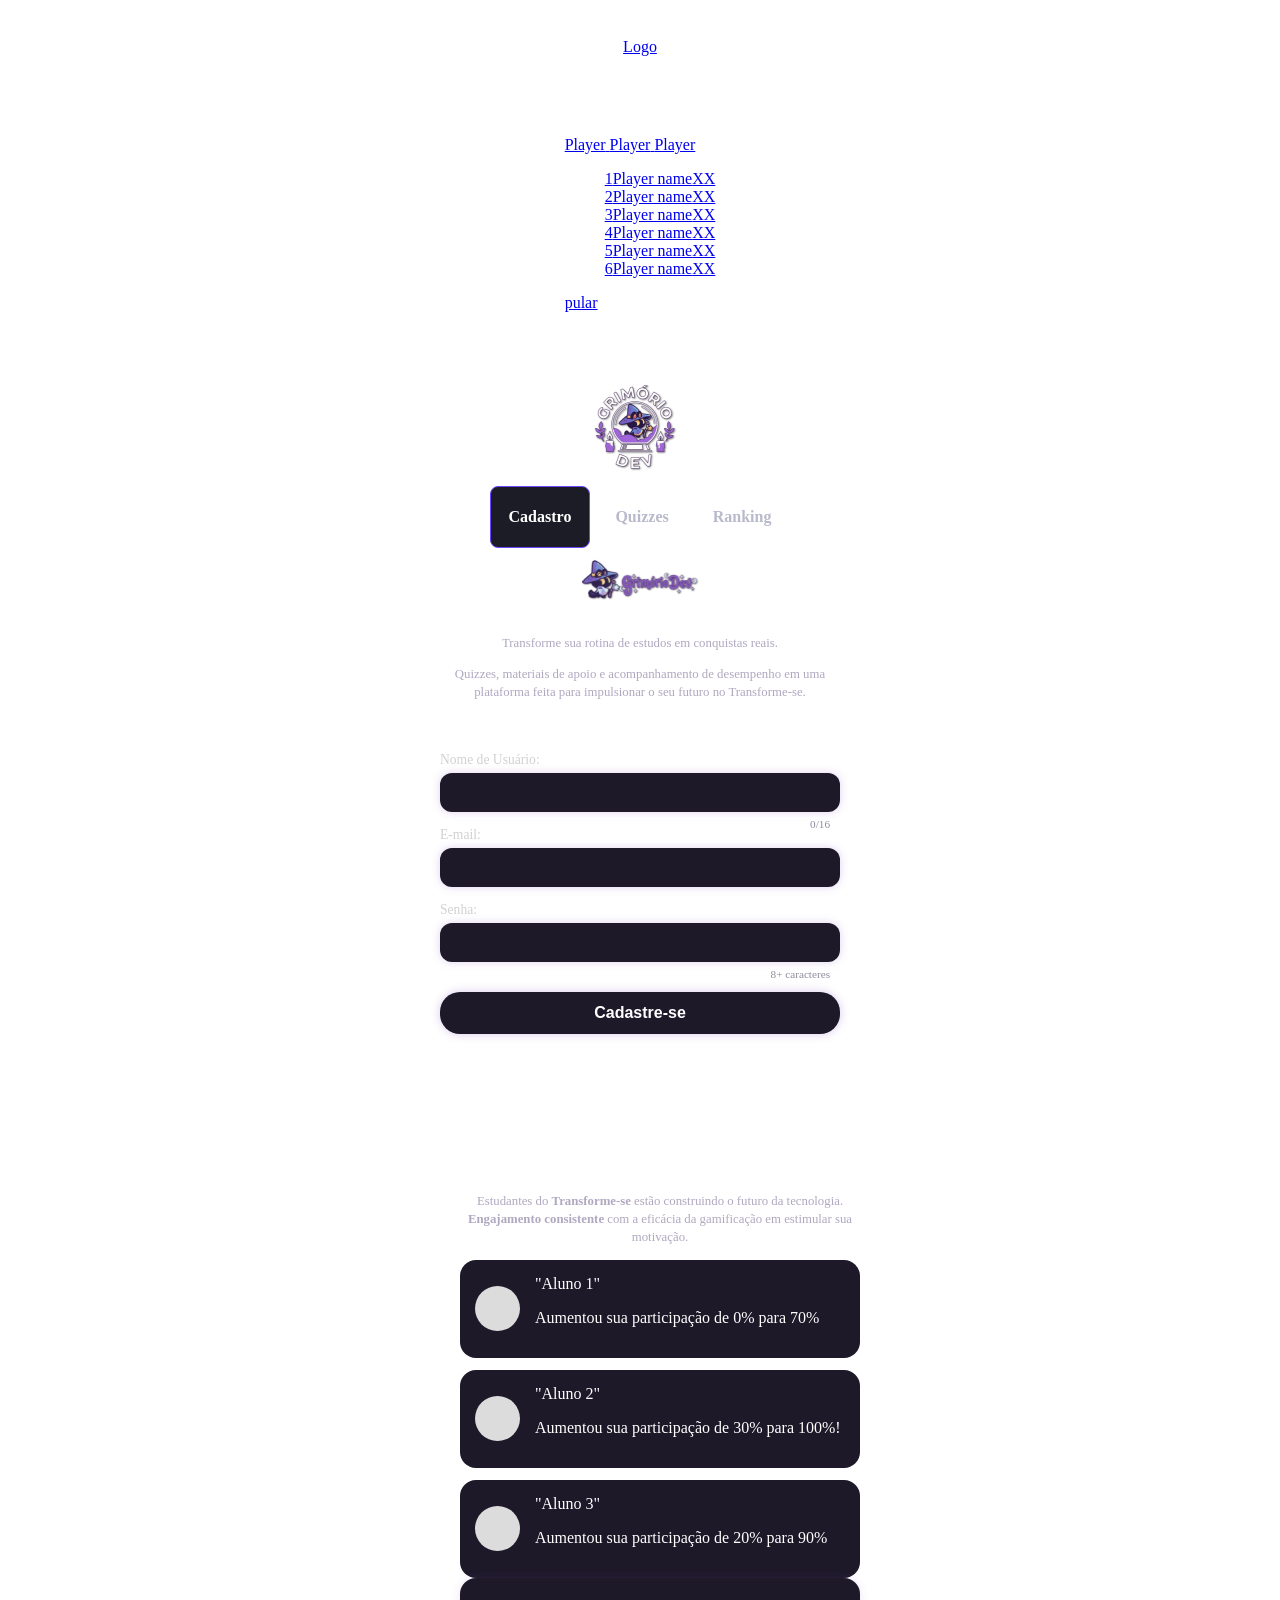
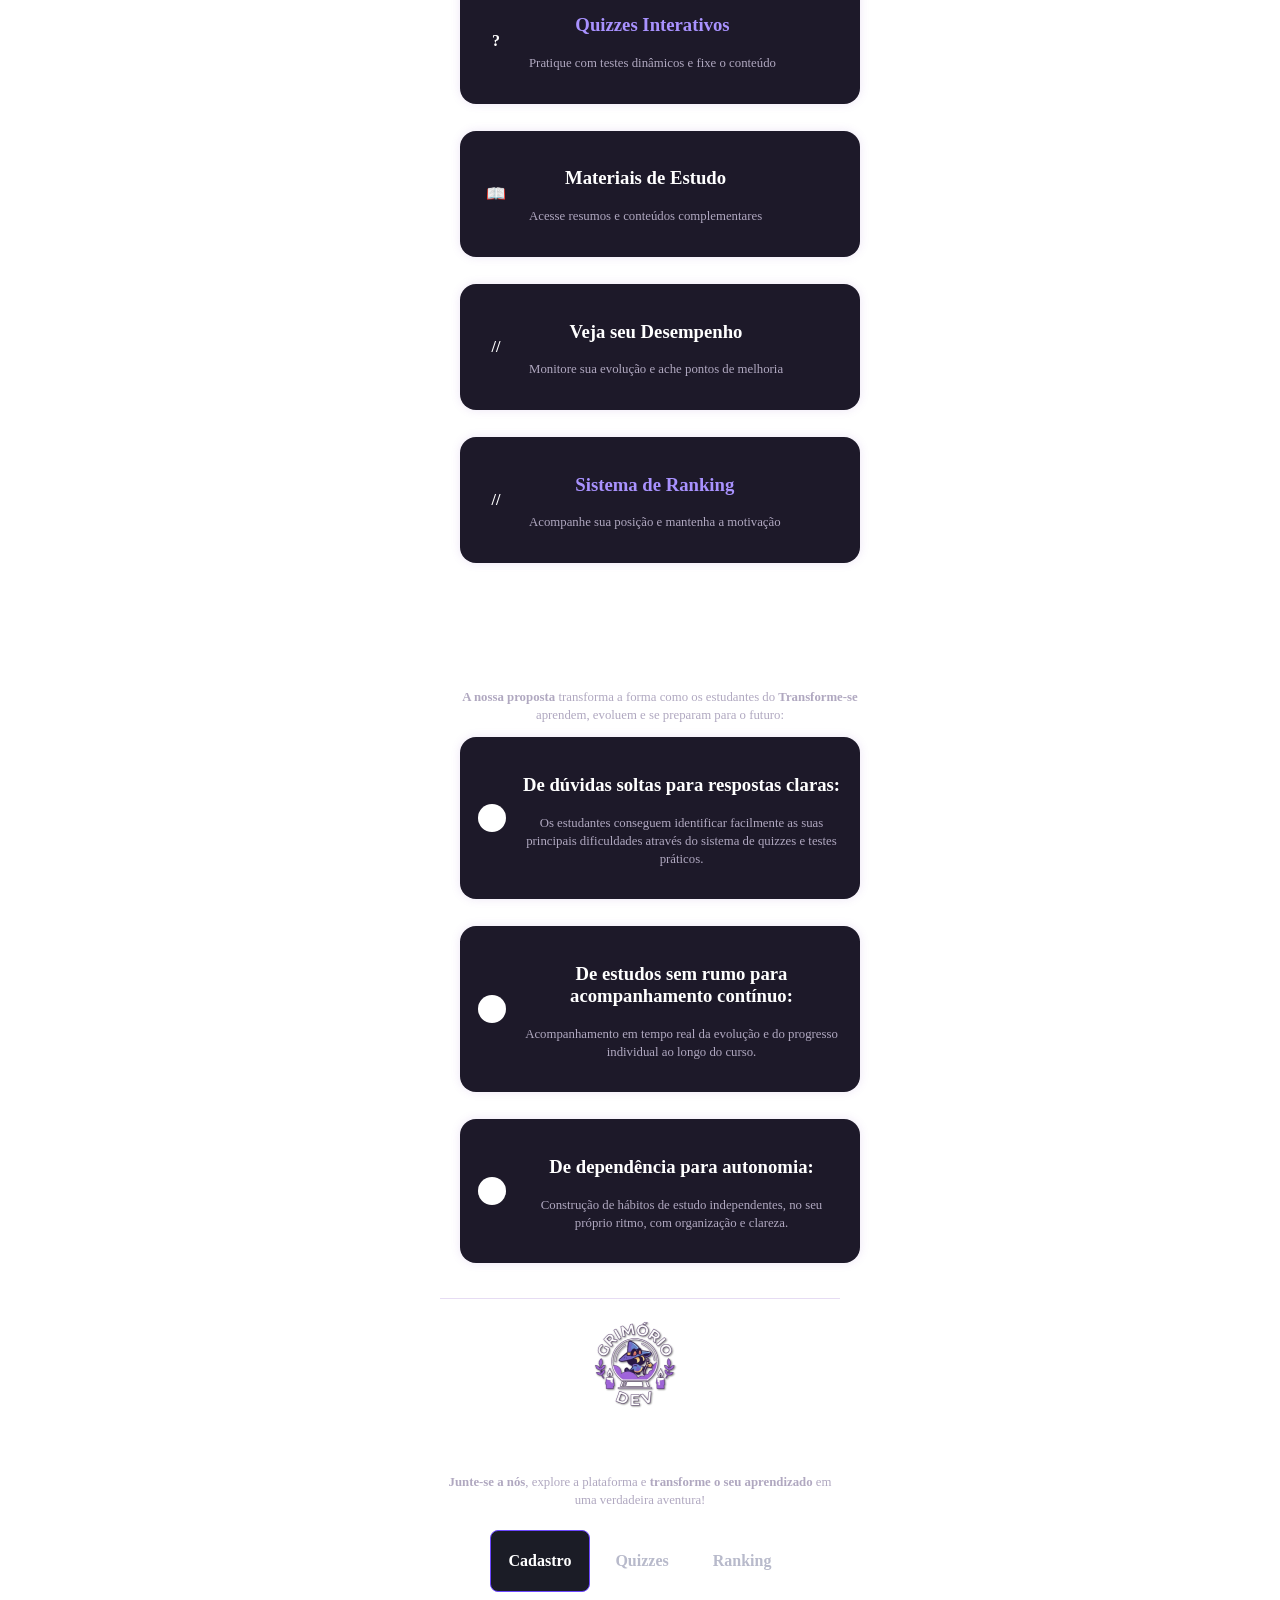
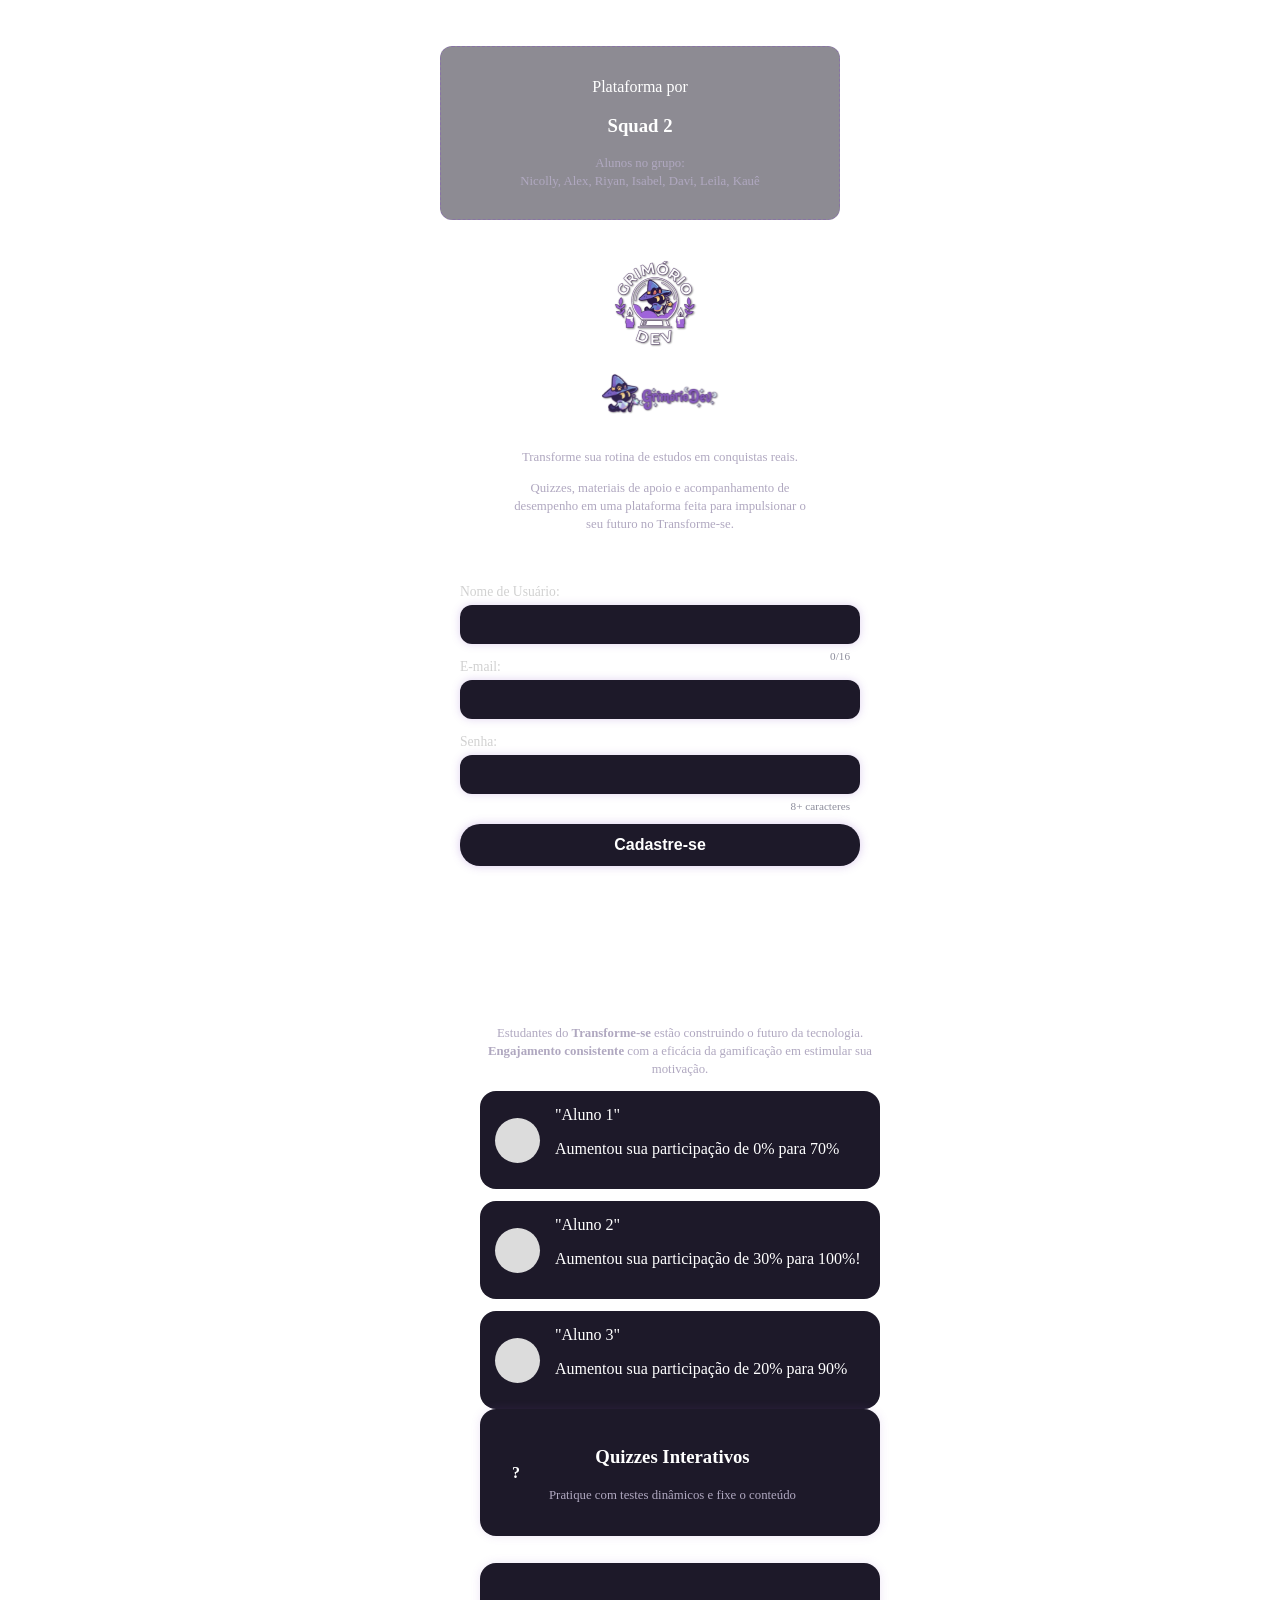
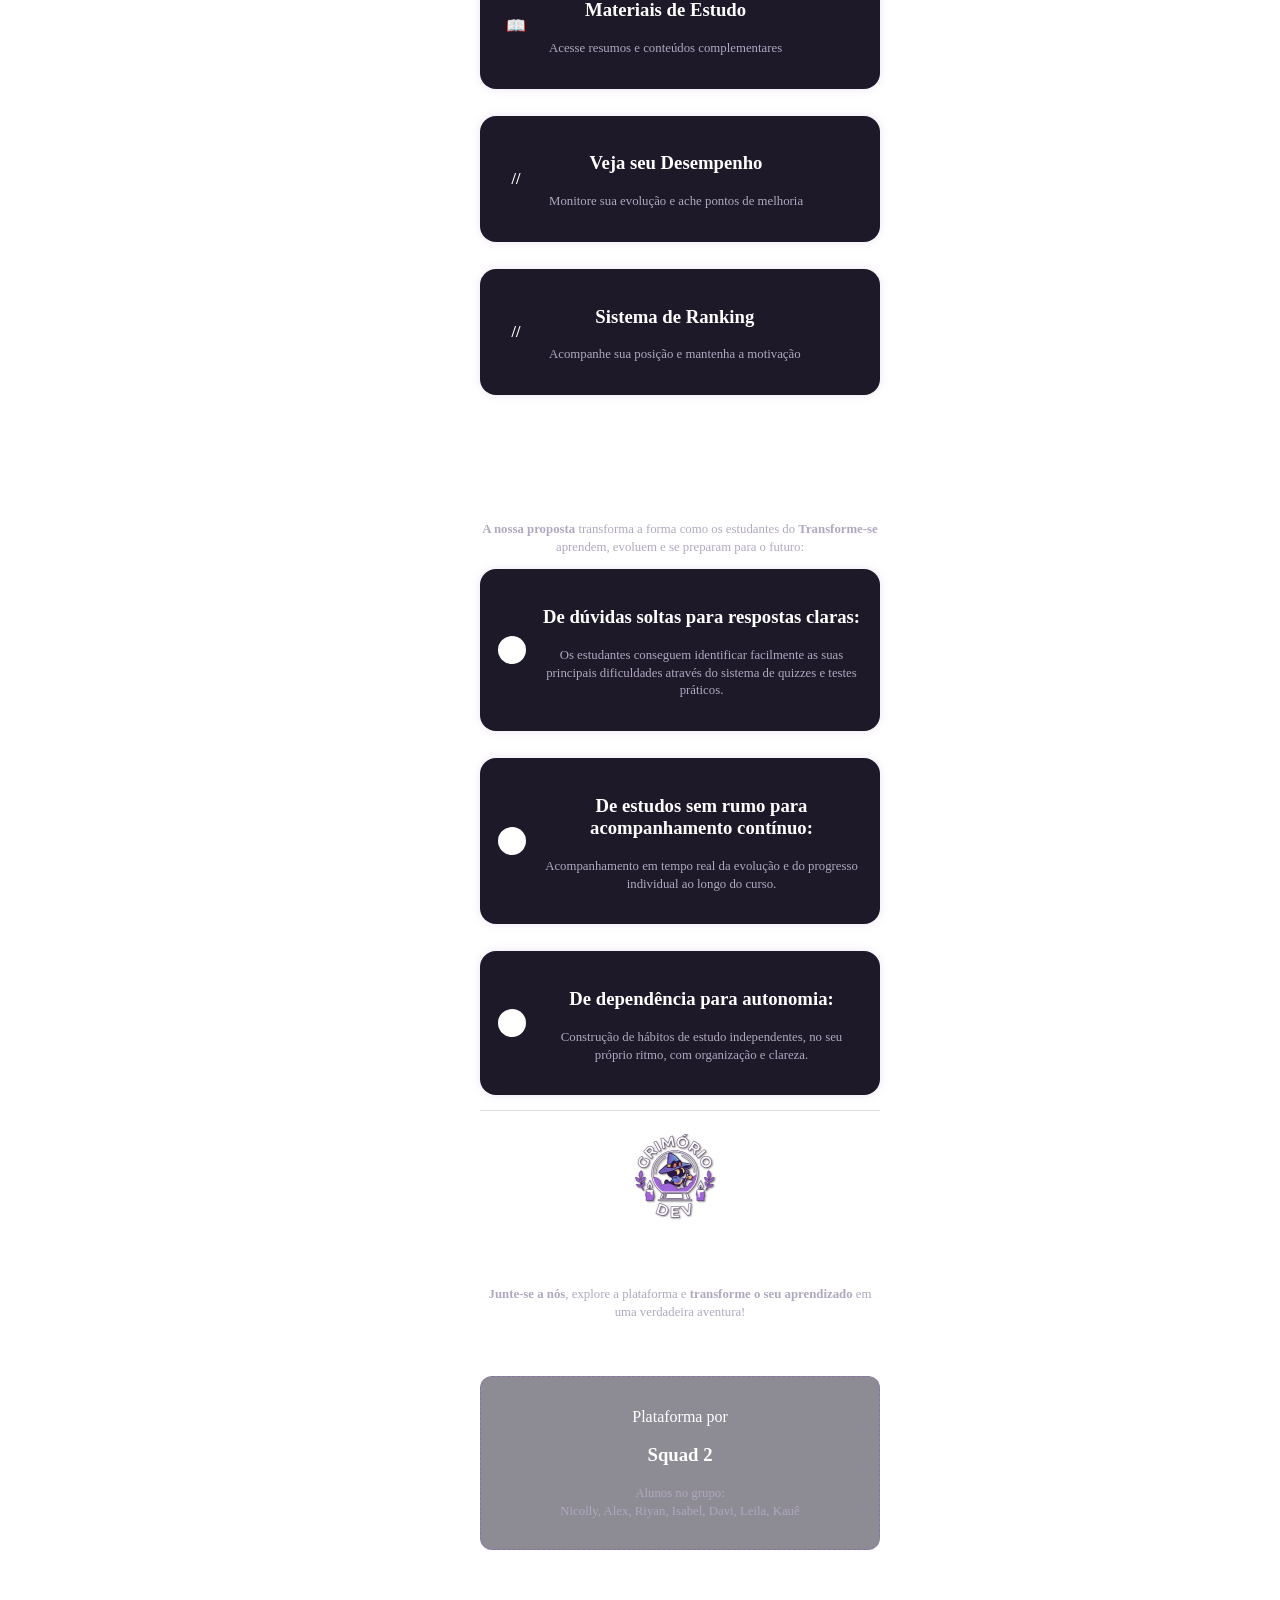
==== commit f1b64822: "Merge branch 'main' into kaue" ====
--- a/index.html
+++ b/index.html
@@ -1,6 +1,60 @@
 <!DOCTYPE html>
 <html lang="pt-BR">
 <head>
+ kaue
+=======
+  <meta charset="UTF-8">
+  <meta name="viewport" content="width=device-width, initial-scale=1.0">
+  <title>Ranking | Grimório Dev</title>
+  <link rel="stylesheet" href="style.css">
+</head>
+<body>
+
+  <header class="topo">
+    <a href="#" class="logo" aria-label="Página inicial">Logo</a>
+  </header>
+
+  <main class="pagina">
+    <h1 class="titulo">Ranking</h1>
+
+    <!-- Pódio: 2º, 1º e 3º lugar -->
+    <section class="podio" aria-label="Três primeiros colocados">
+      <a href="#" class="podio__item podio__item--2">
+        <span class="avatar"></span>
+        <span class="podio__nome">Player</span>
+      </a>
+      <a href="#" class="podio__item podio__item--1">
+        <span class="avatar"></span>
+        <span class="podio__nome">Player</span>
+      </a>
+      <a href="#" class="podio__item podio__item--3">
+        <span class="avatar"></span>
+        <span class="podio__nome">Player</span>
+      </a>
+    </section>
+
+    <!-- Lista de jogadores -->
+    <section class="lista" aria-label="Classificação completa">
+      <ol class="lista__itens">
+        <li><a href="#" class="jogador"><span class="jogador__pos">1</span><span class="jogador__foto"></span><span class="jogador__nome">Player name</span><span class="jogador__pontos">XX</span></a></li>
+        <li><a href="#" class="jogador"><span class="jogador__pos">2</span><span class="jogador__foto"></span><span class="jogador__nome">Player name</span><span class="jogador__pontos">XX</span></a></li>
+        <li><a href="#" class="jogador"><span class="jogador__pos">3</span><span class="jogador__foto"></span><span class="jogador__nome">Player name</span><span class="jogador__pontos">XX</span></a></li>
+        <li><a href="#" class="jogador"><span class="jogador__pos">4</span><span class="jogador__foto"></span><span class="jogador__nome">Player name</span><span class="jogador__pontos">XX</span></a></li>
+        <li><a href="#" class="jogador"><span class="jogador__pos">5</span><span class="jogador__foto"></span><span class="jogador__nome">Player name</span><span class="jogador__pontos">XX</span></a></li>
+        <li><a href="#" class="jogador"><span class="jogador__pos">6</span><span class="jogador__foto"></span><span class="jogador__nome">Player name</span><span class="jogador__pontos">XX</span></a></li>
+      </ol>
+    </section>
+
+    <a href="#" class="botao">pular</a>
+  </main>
+
+  <footer class="rodape">
+    <p>© 2026 Grimório Dev. Todos os direitos reservados.</p>
+  </footer>
+<html lang="pt-br">
+
+<head>
+  
     <meta charset="UTF-8">
     <meta name="viewport" content="width=device-width, initial-scale=1.0">
     <title>Grimório Dev - Cadastro</title>
@@ -167,6 +221,7 @@
                 <img src="assets/images/logo-circle-grimorio-dev.svg" alt="Grimório Dev Ícone">
             </div>
 
+ 
             <h2>O Grimório Dev é o seu aliado.</h2>
             <p class="footer-call">
                 <strong>Junte-se a nós</strong>, explore a plataforma e <strong>transforme o seu aprendizado</strong> em uma verdadeira aventura!
@@ -191,6 +246,191 @@
                 </p>
             </div>
         </footer>
+=======
+<head>
+    <meta charset="UTF-8">
+    <meta name="viewport" content="width=device-width, initial-scale=1.0">
+    <title>Grimório Dev - Cadastro</title>
+    <link rel="stylesheet" href="style.css">
+</head>
+<body>
+    <div class="container">
+        <!-- Logotipo pequeno no topo -->
+        <header class="top-logo">
+            <img src="assets/images/logo-circle-grimorio-dev.svg" alt="Grimório Dev Ícone">
+        </header>
+
+        <!-- Seção Principal / Banner -->
+        <main class="content">
+            <div class="hero-brand">
+                <img src="assets/images/logo-grimorio-dev.svg" alt="Mago Grimório Dev" class="mago-img">
+                
+            </div>
+
+            <p class="subtitle">Transforme sua rotina de estudos em conquistas reais.</p>
+            <p class="description">
+                Quizzes, materiais de apoio e acompanhamento de<br>
+                desempenho em uma plataforma feita para impulsionar o<br>
+                seu futuro no Transforme-se.
+            </p>
+
+            <h2>Junte-se a nós gratuitamente!</h2>
+
+            <!-- Formulário -->
+            <form>
+                <div class="input-group">
+                    <label for="username">Nome de Usuário:</label>
+                    <input type="text" id="username" maxlength="16">
+                    <span class="counter">0/16</span>
+                </div>
+
+                <div class="input-group">
+                    <label for="email">E-mail:</label>
+                    <input type="email" id="email">
+                </div>
+
+                <div class="input-group">
+                    <label for="senha">Senha:</label>
+                    <input type="password" id="senha">
+                    <span class="helper">8+ caracteres</span>
+                </div>
+
+                <button type="submit" class="btn-cadastrar">Cadastre-se</button>
+            </form>
+
+            <div class="login-redirect">
+                <p>Ou</p>
+                <a href="#">Login</a>
+            </div>
+
+            <section class="features-section">
+    <h2>O que nossa plataforma oferece?</h2>
+    
+    <p class="section-intro">
+        Estudantes do <strong>Transforme-se</strong> estão construindo o futuro da tecnologia.<br>
+        <strong>Engajamento consistente</strong> com a eficácia da gamificação em estimular sua motivação.
+    </p>
+
+    <!-- Lista de Alunos (Depoimentos / Conquistas) -->
+    <div class="students-list">
+        <div class="student-card">
+            <div class="avatar"></div>
+            <div class="student-info">
+                <span class="student-name">"Aluno 1"</span>
+                <p>Aumentou sua participação de 0% para 70%</p>
+            </div>
+        </div>
+
+        <div class="student-card">
+            <div class="avatar"></div>
+            <div class="student-info">
+                <span class="student-name">"Aluno 2"</span>
+                <p>Aumentou sua participação de 30% para 100%!</p>
+            </div>
+        </div>
+
+        <div class="student-card">
+            <div class="avatar"></div>
+            <div class="student-info">
+                <span class="student-name">"Aluno 3"</span>
+                <p>Aumentou sua participação de 20% para 90%</p>
+            </div>
+        </div>
+    </div>
+
+    <!-- Cards de Recursos -->
+    <div class="resource-cards">
+        <div class="card">
+            <div class="card-icon">?</div>
+            <div class="card-content">
+                <h3>Quizzes Interativos</h3>
+                <p>Pratique com testes dinâmicos e fixe o conteúdo</p>
+            </div>
+        </div>
+
+        <div class="card">
+            <div class="card-icon">📖</div>
+            <div class="card-content">
+                <h3>Materiais de Estudo</h3>
+                <p>Acesse resumos e conteúdos complementares</p>
+            </div>
+        </div>
+
+        <div class="card">
+            <div class="card-icon">//</div>
+            <div class="card-content">
+                <h3>Veja seu Desempenho</h3>
+                <p>Monitore sua evolução e ache pontos de melhoria</p>
+            </div>
+        </div>
+
+        <div class="card">
+            <div class="card-icon">//</div>
+            <div class="card-content">
+                <h3>Sistema de Ranking</h3>
+                <p>Acompanhe sua posição e mantenha a motivação</p>
+            </div>
+        </div>
+    </div>
+</section>
+
+<section class="transformation-section">
+    <h2>A Transformação na Prática</h2>
+    
+    <p class="transformation-intro">
+        <strong>A nossa proposta</strong> transforma a forma como os estudantes do <strong>Transforme-se</strong> aprendem, evoluem e se preparam para o futuro:
+    </p>
+
+    <!-- Cards Enumerados -->
+    <div class="step-cards">
+        <div class="step-card">
+            <div class="step-number">1</div>
+            <div class="step-content">
+                <h3>De dúvidas soltas para respostas claras:</h3>
+                <p>Os estudantes conseguem identificar facilmente as suas principais dificuldades através do sistema de quizzes e testes práticos.</p>
+            </div>
+        </div>
+
+        <div class="step-card">
+            <div class="step-number">2</div>
+            <div class="step-content">
+                <h3>De estudos sem rumo para acompanhamento contínuo:</h3>
+                <p>Acompanhamento em tempo real da evolução e do progresso individual ao longo do curso.</p>
+            </div>
+        </div>
+
+        <div class="step-card">
+            <div class="step-number">3</div>
+            <div class="step-content">
+                <h3>De dependência para autonomia:</h3>
+                <p>Construção de hábitos de estudo independentes, no seu próprio ritmo, com organização e clareza.</p>
+            </div>
+        </div>
+    </div>
+
+    <!-- Seção Final / Rodapé -->
+    <footer class="footer-section">
+        <div class="footer-logo">
+            <img src="assets/images/logo-circle-grimorio-dev.svg" alt="Grimório Dev Ícone">
+        </div>
+        
+        <h2>O Grimório Dev é o seu aliado.</h2>
+        <p class="footer-call">
+            <strong>Junte-se a nós</strong>, explore a plataforma e <strong>transforme o seu aprendizado</strong> em uma verdadeira aventura!
+        </p>
+
+        <p class="copyright">&copy;2025 Grimório Dev. Todos os direitos reservados</p>
+
+        <div class="credits">
+            <p class="platform-by">Plataforma por</p>
+            <h3>Squad 2</h3>
+            <p class="students-group">Alunos no grupo:<br>
+            <span>Nicolly, Alex, Riyan, Isabel, Davi, Leila, Kauê</span></p>
+        </div>
+    </footer>
+</section>
+        </main>
+ 
     </div>
 </body>
 </html>
--- a/style.css
+++ b/style.css
@@ -1,3 +1,4 @@
+ kaue
 /* Grimório Dev - estilos do site
    Páginas: index (cadastro), quiz e ranking.
    O menu de navegação fica no nav.css */
@@ -7,6 +8,24 @@
 *::before,
 *::after {
     box-sizing: border-box;
+=======
+/* 1. Variáveis da Paleta de Cores & Reset Geral */
+:root {
+    --pale-sky: #C9E0EB;
+    --dusty-denim: #7392B5;
+    --deep-lilac: #8350C4;
+    --midnight-violet: #402B47;
+    --shadow-grey: #262423;
+    --bg-dark: #0e0c14;
+}
+
+* {
+  margin: 0;
+  padding: 0;
+  text-decoration: none;
+  list-style: none;
+  box-sizing: border-box;
+ main
 }
 
 html {
@@ -114,6 +133,7 @@
     font-weight: 600;
     text-align: center;
 }
+ kaue
 
 .input-group input {
     width: 100%;
@@ -123,6 +143,9 @@
     border: 1px solid #44465a;
     background-color: #1d1e29;
     color: #ffffff;
+=======
+ 
+ main
 }
 
 .counter,
@@ -535,8 +558,192 @@
     }
 }
 
+ kaue
 @media (min-width: 900px) {
     .step-cards {
         grid-template-columns: repeat(3, minmax(0, 1fr));
     }
-}+}
+=======
+/* -------Orientação hotizontal------------ */ 
+    margin: 0;
+    padding: 0;
+    box-sizing: border-box;
+    font-family: 'Segoe UI', Tahoma, Geneva, Verdana, sans-serif;
+}
+
+body {
+    background-color: var(--bg-dark); 
+    background-image: radial-gradient(circle at center, #261f38 0%, var(--bg-dark) 100%);
+    color: #ffffff;
+    display: flex;
+    flex-direction: column;
+    align-items: center;
+    min-height: 100vh;
+}
+
+/* 2. Layouts Base */
+.container, .features-section, .transformation-section {
+    width: 100%;
+    max-width: 400px;
+    padding: 20px;
+}
+
+.container { text-align: center; }
+.features-section, .transformation-section { margin-top: 20px; }
+
+/* 3. Tipografia & Destaques */
+h1, .hero-brand h1, .student-name, .credits h3 { color: var(--pale-sky); }
+h2 { font-size: 1.1rem; color: #ffffff; margin-bottom: 15px; }
+
+.subtitle, .description, .section-intro, .transformation-intro, 
+.card-content p, .step-content p, .footer-call, .students-group {
+    color: #b0a8c0;
+    font-size: 0.8rem;
+    line-height: 1.4;
+}
+
+/* 4. Formulário e Inputs */
+form { display: flex; flex-direction: column; gap: 15px; text-align: left; }
+
+.input-group { position: relative; display: flex; flex-direction: column; }
+.input-group label { font-size: 0.85rem; margin-bottom: 5px; color: #d1d1d1; }
+
+.input-group input {
+    background-color: #1d1929;
+    border: 1px solid var(--deep-lilac);
+    border-radius: 12px;
+    padding: 12px;
+    color: #fff;
+    outline: none;
+    box-shadow: 0 0 8px rgba(131, 80, 196, 0.25);
+}
+
+.input-group input:focus {
+    border-color: var(--pale-sky);
+    box-shadow: 0 0 12px rgba(201, 224, 235, 0.4);
+}
+
+.counter, .helper { font-size: 0.7rem; color: #8c8c9b; position: absolute; right: 10px; bottom: -18px; }
+
+/* 5. Botões */
+.btn-cadastrar {
+    margin-top: 15px;
+    background-color: #1d1929;
+    color: var(--pale-sky);
+    border: 1px solid var(--deep-lilac);
+    border-radius: 20px;
+    padding: 12px;
+    font-size: 1rem;
+    font-weight: bold;
+    cursor: pointer;
+    transition: all 0.3s ease;
+    box-shadow: 0 0 10px rgba(131, 80, 196, 0.3);
+}
+
+.btn-cadastrar:hover {
+    background-color: var(--deep-lilac);
+    color: #ffffff;
+    box-shadow: 0 0 15px rgba(131, 80, 196, 0.6);
+}
+
+/* 6. Componentes Reutilizáveis (Cards) */
+.card, .step-card {
+    background-color: #1d1929;
+    border: 1px solid var(--deep-lilac);
+    border-radius: 16px;
+    padding: 18px;
+    display: flex;
+    align-items: center;
+    gap: 15px;
+    box-shadow: 0 0 10px rgba(131, 80, 196, 0.15);
+    margin-bottom: 15px;
+}
+
+.card-icon {
+    background-color: var(--deep-lilac);
+    color: #ffffff;
+    width: 36px;
+    height: 36px;
+    border-radius: 8px;
+    display: flex;
+    align-items: center;
+    justify-content: center;
+    font-weight: bold;
+    flex-shrink: 0;
+}
+
+.step-number {
+    background-color: #ffffff;
+    color: var(--bg-dark);
+    width: 28px;
+    height: 28px;
+    border-radius: 50%;
+    display: flex;
+    align-items: center;
+    justify-content: center;
+    font-weight: bold;
+    flex-shrink: 0;
+}
+
+.students-list, .step-cards, .resource-cards {
+    display: flex;
+    flex-direction: column;
+    gap: 12px;
+}
+
+.student-card { display: flex; align-items: center; gap: 12px; }
+
+.avatar { 
+    width: 45px; height: 45px; background-color: #dcdcdc; border-radius: 50%; flex-shrink:0; }
+
+/* 7. Rodapé */
+.footer-section { 
+    text-align: center; 
+    padding-top: 20px; 
+    border-top: 1px solid rgba(131, 80, 196, 0.2); }
+
+.credits {
+    background-color: rgba(29, 25, 41, 0.5);
+    border: 1px dashed rgba(131, 80, 196, 0.4);
+    border-radius: 12px;
+    padding: 15px;
+    margin-top: 20px;
+}
+
+.login-redirect a { color: #ffffff; font-weight: bold; text-decoration: underline; }
+
+.student-card {
+    display: flex;
+    align-items: center; 
+    /* Alinha o avatar verticalmente com o texto */
+    gap: 15px;
+    background-color: #1d1929;
+    border: 1px solid var(--deep-lilac);
+    border-radius: 16px;
+    padding: 15px;
+}
+
+.student-info {
+    text-align: left;
+}
+
+body {
+    background-color: var(--bg-dark); 
+    background-image: radial-gradient(circle at center, #261f38 0%, var(--bg-dark) 100%);
+    color: #ffffff;
+    display: flex;
+    flex-direction: column;
+    align-items: center; /* Centraliza tudo no meio da tela */
+    justify-content: flex-start;
+    min-height: 100vh;
+    margin: 0;
+    padding: 20px 0;
+}
+
+.mago-img {
+    width: 120px; /* Reduza para o tamanho que achar melhor (ex: 120px ou 150px) */
+    max-width: 100%;
+    height: auto;
+}
+ main
--- a/style.css
+++ b/style.css
@@ -1,3 +1,4 @@
+ kaue
 /* Grimório Dev - estilos do site
    Páginas: index (cadastro), quiz e ranking.
    O menu de navegação fica no nav.css */
@@ -7,6 +8,24 @@
 *::before,
 *::after {
     box-sizing: border-box;
+=======
+/* 1. Variáveis da Paleta de Cores & Reset Geral */
+:root {
+    --pale-sky: #C9E0EB;
+    --dusty-denim: #7392B5;
+    --deep-lilac: #8350C4;
+    --midnight-violet: #402B47;
+    --shadow-grey: #262423;
+    --bg-dark: #0e0c14;
+}
+
+* {
+  margin: 0;
+  padding: 0;
+  text-decoration: none;
+  list-style: none;
+  box-sizing: border-box;
+ main
 }
 
 html {
@@ -114,6 +133,7 @@
     font-weight: 600;
     text-align: center;
 }
+ kaue
 
 .input-group input {
     width: 100%;
@@ -123,6 +143,9 @@
     border: 1px solid #44465a;
     background-color: #1d1e29;
     color: #ffffff;
+=======
+ 
+ main
 }
 
 .counter,
@@ -535,8 +558,192 @@
     }
 }
 
+ kaue
 @media (min-width: 900px) {
     .step-cards {
         grid-template-columns: repeat(3, minmax(0, 1fr));
     }
-}+}
+=======
+/* -------Orientação hotizontal------------ */ 
+    margin: 0;
+    padding: 0;
+    box-sizing: border-box;
+    font-family: 'Segoe UI', Tahoma, Geneva, Verdana, sans-serif;
+}
+
+body {
+    background-color: var(--bg-dark); 
+    background-image: radial-gradient(circle at center, #261f38 0%, var(--bg-dark) 100%);
+    color: #ffffff;
+    display: flex;
+    flex-direction: column;
+    align-items: center;
+    min-height: 100vh;
+}
+
+/* 2. Layouts Base */
+.container, .features-section, .transformation-section {
+    width: 100%;
+    max-width: 400px;
+    padding: 20px;
+}
+
+.container { text-align: center; }
+.features-section, .transformation-section { margin-top: 20px; }
+
+/* 3. Tipografia & Destaques */
+h1, .hero-brand h1, .student-name, .credits h3 { color: var(--pale-sky); }
+h2 { font-size: 1.1rem; color: #ffffff; margin-bottom: 15px; }
+
+.subtitle, .description, .section-intro, .transformation-intro, 
+.card-content p, .step-content p, .footer-call, .students-group {
+    color: #b0a8c0;
+    font-size: 0.8rem;
+    line-height: 1.4;
+}
+
+/* 4. Formulário e Inputs */
+form { display: flex; flex-direction: column; gap: 15px; text-align: left; }
+
+.input-group { position: relative; display: flex; flex-direction: column; }
+.input-group label { font-size: 0.85rem; margin-bottom: 5px; color: #d1d1d1; }
+
+.input-group input {
+    background-color: #1d1929;
+    border: 1px solid var(--deep-lilac);
+    border-radius: 12px;
+    padding: 12px;
+    color: #fff;
+    outline: none;
+    box-shadow: 0 0 8px rgba(131, 80, 196, 0.25);
+}
+
+.input-group input:focus {
+    border-color: var(--pale-sky);
+    box-shadow: 0 0 12px rgba(201, 224, 235, 0.4);
+}
+
+.counter, .helper { font-size: 0.7rem; color: #8c8c9b; position: absolute; right: 10px; bottom: -18px; }
+
+/* 5. Botões */
+.btn-cadastrar {
+    margin-top: 15px;
+    background-color: #1d1929;
+    color: var(--pale-sky);
+    border: 1px solid var(--deep-lilac);
+    border-radius: 20px;
+    padding: 12px;
+    font-size: 1rem;
+    font-weight: bold;
+    cursor: pointer;
+    transition: all 0.3s ease;
+    box-shadow: 0 0 10px rgba(131, 80, 196, 0.3);
+}
+
+.btn-cadastrar:hover {
+    background-color: var(--deep-lilac);
+    color: #ffffff;
+    box-shadow: 0 0 15px rgba(131, 80, 196, 0.6);
+}
+
+/* 6. Componentes Reutilizáveis (Cards) */
+.card, .step-card {
+    background-color: #1d1929;
+    border: 1px solid var(--deep-lilac);
+    border-radius: 16px;
+    padding: 18px;
+    display: flex;
+    align-items: center;
+    gap: 15px;
+    box-shadow: 0 0 10px rgba(131, 80, 196, 0.15);
+    margin-bottom: 15px;
+}
+
+.card-icon {
+    background-color: var(--deep-lilac);
+    color: #ffffff;
+    width: 36px;
+    height: 36px;
+    border-radius: 8px;
+    display: flex;
+    align-items: center;
+    justify-content: center;
+    font-weight: bold;
+    flex-shrink: 0;
+}
+
+.step-number {
+    background-color: #ffffff;
+    color: var(--bg-dark);
+    width: 28px;
+    height: 28px;
+    border-radius: 50%;
+    display: flex;
+    align-items: center;
+    justify-content: center;
+    font-weight: bold;
+    flex-shrink: 0;
+}
+
+.students-list, .step-cards, .resource-cards {
+    display: flex;
+    flex-direction: column;
+    gap: 12px;
+}
+
+.student-card { display: flex; align-items: center; gap: 12px; }
+
+.avatar { 
+    width: 45px; height: 45px; background-color: #dcdcdc; border-radius: 50%; flex-shrink:0; }
+
+/* 7. Rodapé */
+.footer-section { 
+    text-align: center; 
+    padding-top: 20px; 
+    border-top: 1px solid rgba(131, 80, 196, 0.2); }
+
+.credits {
+    background-color: rgba(29, 25, 41, 0.5);
+    border: 1px dashed rgba(131, 80, 196, 0.4);
+    border-radius: 12px;
+    padding: 15px;
+    margin-top: 20px;
+}
+
+.login-redirect a { color: #ffffff; font-weight: bold; text-decoration: underline; }
+
+.student-card {
+    display: flex;
+    align-items: center; 
+    /* Alinha o avatar verticalmente com o texto */
+    gap: 15px;
+    background-color: #1d1929;
+    border: 1px solid var(--deep-lilac);
+    border-radius: 16px;
+    padding: 15px;
+}
+
+.student-info {
+    text-align: left;
+}
+
+body {
+    background-color: var(--bg-dark); 
+    background-image: radial-gradient(circle at center, #261f38 0%, var(--bg-dark) 100%);
+    color: #ffffff;
+    display: flex;
+    flex-direction: column;
+    align-items: center; /* Centraliza tudo no meio da tela */
+    justify-content: flex-start;
+    min-height: 100vh;
+    margin: 0;
+    padding: 20px 0;
+}
+
+.mago-img {
+    width: 120px; /* Reduza para o tamanho que achar melhor (ex: 120px ou 150px) */
+    max-width: 100%;
+    height: auto;
+}
+ main
--- a/style.css
+++ b/style.css
@@ -1,3 +1,4 @@
+ kaue
 /* Grimório Dev - estilos do site
    Páginas: index (cadastro), quiz e ranking.
    O menu de navegação fica no nav.css */
@@ -7,6 +8,24 @@
 *::before,
 *::after {
     box-sizing: border-box;
+=======
+/* 1. Variáveis da Paleta de Cores & Reset Geral */
+:root {
+    --pale-sky: #C9E0EB;
+    --dusty-denim: #7392B5;
+    --deep-lilac: #8350C4;
+    --midnight-violet: #402B47;
+    --shadow-grey: #262423;
+    --bg-dark: #0e0c14;
+}
+
+* {
+  margin: 0;
+  padding: 0;
+  text-decoration: none;
+  list-style: none;
+  box-sizing: border-box;
+ main
 }
 
 html {
@@ -114,6 +133,7 @@
     font-weight: 600;
     text-align: center;
 }
+ kaue
 
 .input-group input {
     width: 100%;
@@ -123,6 +143,9 @@
     border: 1px solid #44465a;
     background-color: #1d1e29;
     color: #ffffff;
+=======
+ 
+ main
 }
 
 .counter,
@@ -535,8 +558,192 @@
     }
 }
 
+ kaue
 @media (min-width: 900px) {
     .step-cards {
         grid-template-columns: repeat(3, minmax(0, 1fr));
     }
-}+}
+=======
+/* -------Orientação hotizontal------------ */ 
+    margin: 0;
+    padding: 0;
+    box-sizing: border-box;
+    font-family: 'Segoe UI', Tahoma, Geneva, Verdana, sans-serif;
+}
+
+body {
+    background-color: var(--bg-dark); 
+    background-image: radial-gradient(circle at center, #261f38 0%, var(--bg-dark) 100%);
+    color: #ffffff;
+    display: flex;
+    flex-direction: column;
+    align-items: center;
+    min-height: 100vh;
+}
+
+/* 2. Layouts Base */
+.container, .features-section, .transformation-section {
+    width: 100%;
+    max-width: 400px;
+    padding: 20px;
+}
+
+.container { text-align: center; }
+.features-section, .transformation-section { margin-top: 20px; }
+
+/* 3. Tipografia & Destaques */
+h1, .hero-brand h1, .student-name, .credits h3 { color: var(--pale-sky); }
+h2 { font-size: 1.1rem; color: #ffffff; margin-bottom: 15px; }
+
+.subtitle, .description, .section-intro, .transformation-intro, 
+.card-content p, .step-content p, .footer-call, .students-group {
+    color: #b0a8c0;
+    font-size: 0.8rem;
+    line-height: 1.4;
+}
+
+/* 4. Formulário e Inputs */
+form { display: flex; flex-direction: column; gap: 15px; text-align: left; }
+
+.input-group { position: relative; display: flex; flex-direction: column; }
+.input-group label { font-size: 0.85rem; margin-bottom: 5px; color: #d1d1d1; }
+
+.input-group input {
+    background-color: #1d1929;
+    border: 1px solid var(--deep-lilac);
+    border-radius: 12px;
+    padding: 12px;
+    color: #fff;
+    outline: none;
+    box-shadow: 0 0 8px rgba(131, 80, 196, 0.25);
+}
+
+.input-group input:focus {
+    border-color: var(--pale-sky);
+    box-shadow: 0 0 12px rgba(201, 224, 235, 0.4);
+}
+
+.counter, .helper { font-size: 0.7rem; color: #8c8c9b; position: absolute; right: 10px; bottom: -18px; }
+
+/* 5. Botões */
+.btn-cadastrar {
+    margin-top: 15px;
+    background-color: #1d1929;
+    color: var(--pale-sky);
+    border: 1px solid var(--deep-lilac);
+    border-radius: 20px;
+    padding: 12px;
+    font-size: 1rem;
+    font-weight: bold;
+    cursor: pointer;
+    transition: all 0.3s ease;
+    box-shadow: 0 0 10px rgba(131, 80, 196, 0.3);
+}
+
+.btn-cadastrar:hover {
+    background-color: var(--deep-lilac);
+    color: #ffffff;
+    box-shadow: 0 0 15px rgba(131, 80, 196, 0.6);
+}
+
+/* 6. Componentes Reutilizáveis (Cards) */
+.card, .step-card {
+    background-color: #1d1929;
+    border: 1px solid var(--deep-lilac);
+    border-radius: 16px;
+    padding: 18px;
+    display: flex;
+    align-items: center;
+    gap: 15px;
+    box-shadow: 0 0 10px rgba(131, 80, 196, 0.15);
+    margin-bottom: 15px;
+}
+
+.card-icon {
+    background-color: var(--deep-lilac);
+    color: #ffffff;
+    width: 36px;
+    height: 36px;
+    border-radius: 8px;
+    display: flex;
+    align-items: center;
+    justify-content: center;
+    font-weight: bold;
+    flex-shrink: 0;
+}
+
+.step-number {
+    background-color: #ffffff;
+    color: var(--bg-dark);
+    width: 28px;
+    height: 28px;
+    border-radius: 50%;
+    display: flex;
+    align-items: center;
+    justify-content: center;
+    font-weight: bold;
+    flex-shrink: 0;
+}
+
+.students-list, .step-cards, .resource-cards {
+    display: flex;
+    flex-direction: column;
+    gap: 12px;
+}
+
+.student-card { display: flex; align-items: center; gap: 12px; }
+
+.avatar { 
+    width: 45px; height: 45px; background-color: #dcdcdc; border-radius: 50%; flex-shrink:0; }
+
+/* 7. Rodapé */
+.footer-section { 
+    text-align: center; 
+    padding-top: 20px; 
+    border-top: 1px solid rgba(131, 80, 196, 0.2); }
+
+.credits {
+    background-color: rgba(29, 25, 41, 0.5);
+    border: 1px dashed rgba(131, 80, 196, 0.4);
+    border-radius: 12px;
+    padding: 15px;
+    margin-top: 20px;
+}
+
+.login-redirect a { color: #ffffff; font-weight: bold; text-decoration: underline; }
+
+.student-card {
+    display: flex;
+    align-items: center; 
+    /* Alinha o avatar verticalmente com o texto */
+    gap: 15px;
+    background-color: #1d1929;
+    border: 1px solid var(--deep-lilac);
+    border-radius: 16px;
+    padding: 15px;
+}
+
+.student-info {
+    text-align: left;
+}
+
+body {
+    background-color: var(--bg-dark); 
+    background-image: radial-gradient(circle at center, #261f38 0%, var(--bg-dark) 100%);
+    color: #ffffff;
+    display: flex;
+    flex-direction: column;
+    align-items: center; /* Centraliza tudo no meio da tela */
+    justify-content: flex-start;
+    min-height: 100vh;
+    margin: 0;
+    padding: 20px 0;
+}
+
+.mago-img {
+    width: 120px; /* Reduza para o tamanho que achar melhor (ex: 120px ou 150px) */
+    max-width: 100%;
+    height: auto;
+}
+ main
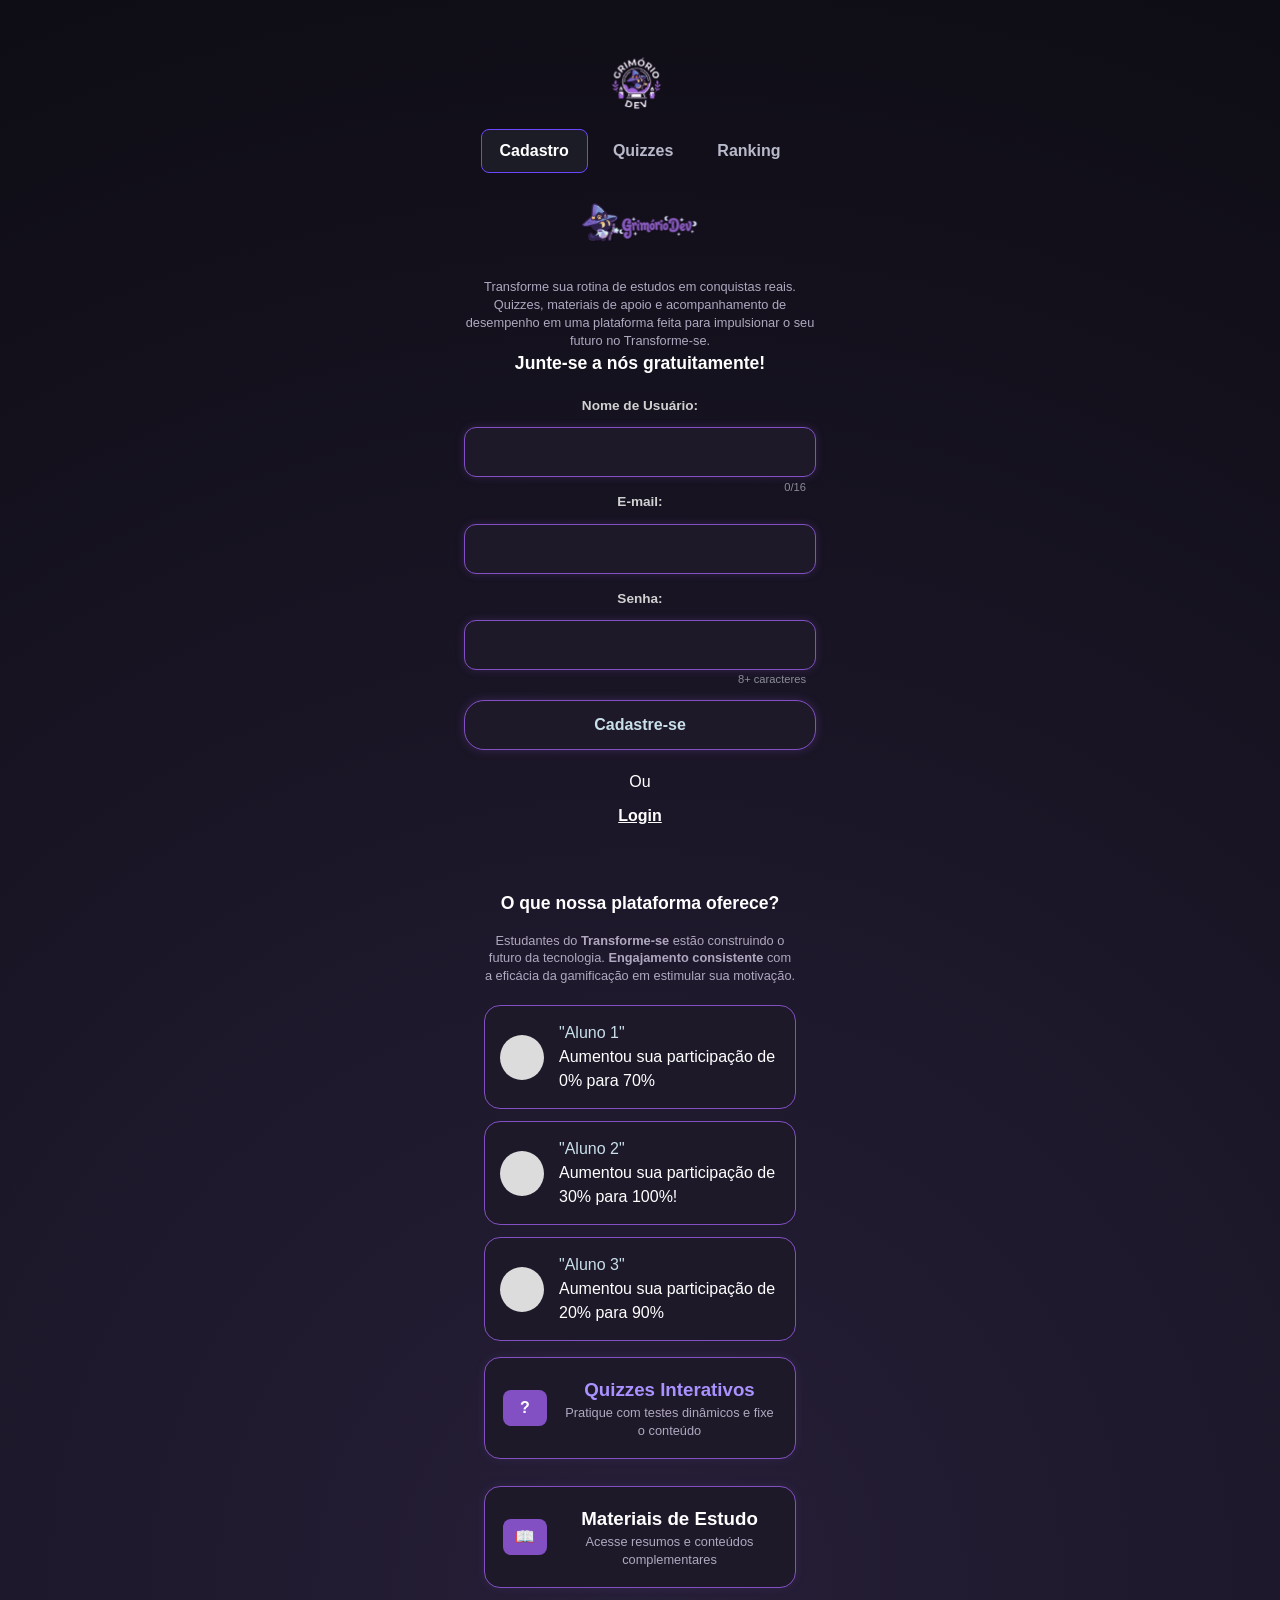
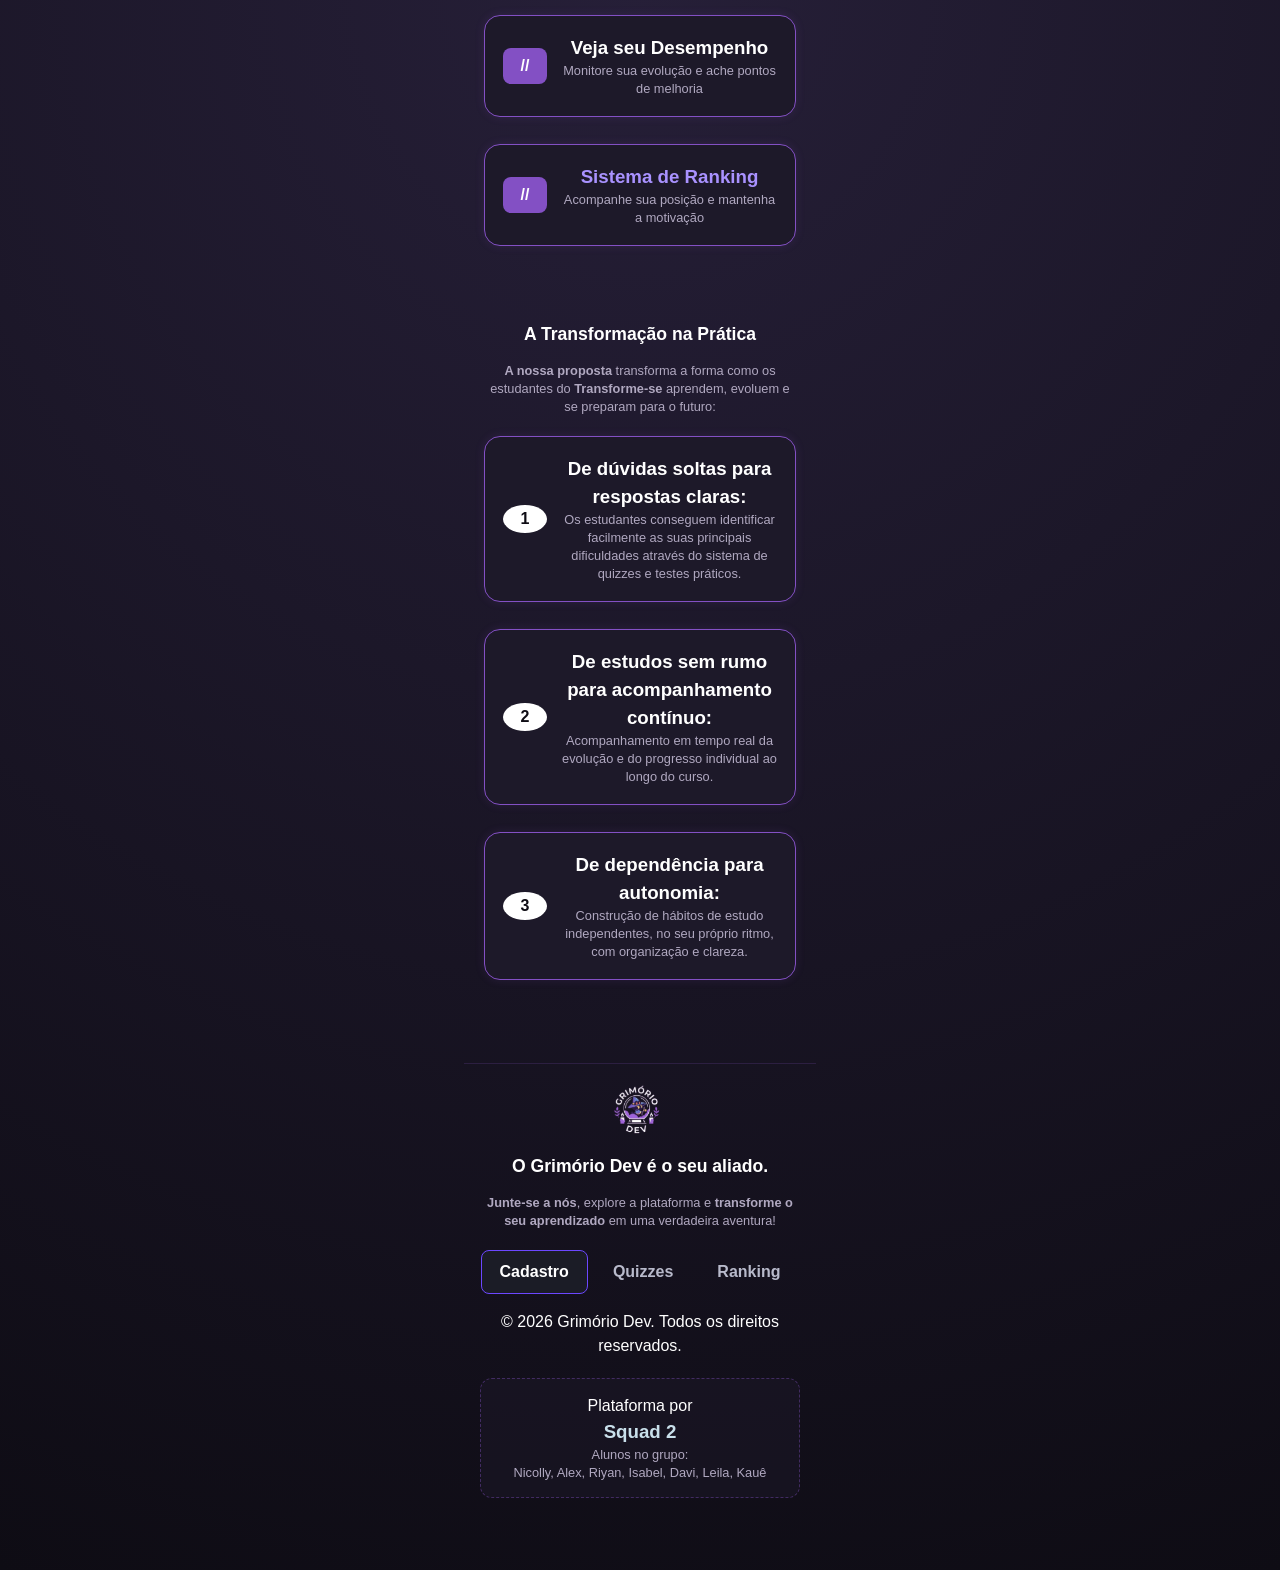
==== commit 584b7826: "ajeitando erros de conflito com merge" ====
--- a/index.html
+++ b/index.html
@@ -1,60 +1,6 @@
 <!DOCTYPE html>
 <html lang="pt-BR">
 <head>
- kaue
-=======
-  <meta charset="UTF-8">
-  <meta name="viewport" content="width=device-width, initial-scale=1.0">
-  <title>Ranking | Grimório Dev</title>
-  <link rel="stylesheet" href="style.css">
-</head>
-<body>
-
-  <header class="topo">
-    <a href="#" class="logo" aria-label="Página inicial">Logo</a>
-  </header>
-
-  <main class="pagina">
-    <h1 class="titulo">Ranking</h1>
-
-    <!-- Pódio: 2º, 1º e 3º lugar -->
-    <section class="podio" aria-label="Três primeiros colocados">
-      <a href="#" class="podio__item podio__item--2">
-        <span class="avatar"></span>
-        <span class="podio__nome">Player</span>
-      </a>
-      <a href="#" class="podio__item podio__item--1">
-        <span class="avatar"></span>
-        <span class="podio__nome">Player</span>
-      </a>
-      <a href="#" class="podio__item podio__item--3">
-        <span class="avatar"></span>
-        <span class="podio__nome">Player</span>
-      </a>
-    </section>
-
-    <!-- Lista de jogadores -->
-    <section class="lista" aria-label="Classificação completa">
-      <ol class="lista__itens">
-        <li><a href="#" class="jogador"><span class="jogador__pos">1</span><span class="jogador__foto"></span><span class="jogador__nome">Player name</span><span class="jogador__pontos">XX</span></a></li>
-        <li><a href="#" class="jogador"><span class="jogador__pos">2</span><span class="jogador__foto"></span><span class="jogador__nome">Player name</span><span class="jogador__pontos">XX</span></a></li>
-        <li><a href="#" class="jogador"><span class="jogador__pos">3</span><span class="jogador__foto"></span><span class="jogador__nome">Player name</span><span class="jogador__pontos">XX</span></a></li>
-        <li><a href="#" class="jogador"><span class="jogador__pos">4</span><span class="jogador__foto"></span><span class="jogador__nome">Player name</span><span class="jogador__pontos">XX</span></a></li>
-        <li><a href="#" class="jogador"><span class="jogador__pos">5</span><span class="jogador__foto"></span><span class="jogador__nome">Player name</span><span class="jogador__pontos">XX</span></a></li>
-        <li><a href="#" class="jogador"><span class="jogador__pos">6</span><span class="jogador__foto"></span><span class="jogador__nome">Player name</span><span class="jogador__pontos">XX</span></a></li>
-      </ol>
-    </section>
-
-    <a href="#" class="botao">pular</a>
-  </main>
-
-  <footer class="rodape">
-    <p>© 2026 Grimório Dev. Todos os direitos reservados.</p>
-  </footer>
-<html lang="pt-br">
-
-<head>
-  
     <meta charset="UTF-8">
     <meta name="viewport" content="width=device-width, initial-scale=1.0">
     <title>Grimório Dev - Cadastro</title>
@@ -221,7 +167,6 @@
                 <img src="assets/images/logo-circle-grimorio-dev.svg" alt="Grimório Dev Ícone">
             </div>
 
- 
             <h2>O Grimório Dev é o seu aliado.</h2>
             <p class="footer-call">
                 <strong>Junte-se a nós</strong>, explore a plataforma e <strong>transforme o seu aprendizado</strong> em uma verdadeira aventura!
@@ -246,191 +191,6 @@
                 </p>
             </div>
         </footer>
-=======
-<head>
-    <meta charset="UTF-8">
-    <meta name="viewport" content="width=device-width, initial-scale=1.0">
-    <title>Grimório Dev - Cadastro</title>
-    <link rel="stylesheet" href="style.css">
-</head>
-<body>
-    <div class="container">
-        <!-- Logotipo pequeno no topo -->
-        <header class="top-logo">
-            <img src="assets/images/logo-circle-grimorio-dev.svg" alt="Grimório Dev Ícone">
-        </header>
-
-        <!-- Seção Principal / Banner -->
-        <main class="content">
-            <div class="hero-brand">
-                <img src="assets/images/logo-grimorio-dev.svg" alt="Mago Grimório Dev" class="mago-img">
-                
-            </div>
-
-            <p class="subtitle">Transforme sua rotina de estudos em conquistas reais.</p>
-            <p class="description">
-                Quizzes, materiais de apoio e acompanhamento de<br>
-                desempenho em uma plataforma feita para impulsionar o<br>
-                seu futuro no Transforme-se.
-            </p>
-
-            <h2>Junte-se a nós gratuitamente!</h2>
-
-            <!-- Formulário -->
-            <form>
-                <div class="input-group">
-                    <label for="username">Nome de Usuário:</label>
-                    <input type="text" id="username" maxlength="16">
-                    <span class="counter">0/16</span>
-                </div>
-
-                <div class="input-group">
-                    <label for="email">E-mail:</label>
-                    <input type="email" id="email">
-                </div>
-
-                <div class="input-group">
-                    <label for="senha">Senha:</label>
-                    <input type="password" id="senha">
-                    <span class="helper">8+ caracteres</span>
-                </div>
-
-                <button type="submit" class="btn-cadastrar">Cadastre-se</button>
-            </form>
-
-            <div class="login-redirect">
-                <p>Ou</p>
-                <a href="#">Login</a>
-            </div>
-
-            <section class="features-section">
-    <h2>O que nossa plataforma oferece?</h2>
-    
-    <p class="section-intro">
-        Estudantes do <strong>Transforme-se</strong> estão construindo o futuro da tecnologia.<br>
-        <strong>Engajamento consistente</strong> com a eficácia da gamificação em estimular sua motivação.
-    </p>
-
-    <!-- Lista de Alunos (Depoimentos / Conquistas) -->
-    <div class="students-list">
-        <div class="student-card">
-            <div class="avatar"></div>
-            <div class="student-info">
-                <span class="student-name">"Aluno 1"</span>
-                <p>Aumentou sua participação de 0% para 70%</p>
-            </div>
-        </div>
-
-        <div class="student-card">
-            <div class="avatar"></div>
-            <div class="student-info">
-                <span class="student-name">"Aluno 2"</span>
-                <p>Aumentou sua participação de 30% para 100%!</p>
-            </div>
-        </div>
-
-        <div class="student-card">
-            <div class="avatar"></div>
-            <div class="student-info">
-                <span class="student-name">"Aluno 3"</span>
-                <p>Aumentou sua participação de 20% para 90%</p>
-            </div>
-        </div>
-    </div>
-
-    <!-- Cards de Recursos -->
-    <div class="resource-cards">
-        <div class="card">
-            <div class="card-icon">?</div>
-            <div class="card-content">
-                <h3>Quizzes Interativos</h3>
-                <p>Pratique com testes dinâmicos e fixe o conteúdo</p>
-            </div>
-        </div>
-
-        <div class="card">
-            <div class="card-icon">📖</div>
-            <div class="card-content">
-                <h3>Materiais de Estudo</h3>
-                <p>Acesse resumos e conteúdos complementares</p>
-            </div>
-        </div>
-
-        <div class="card">
-            <div class="card-icon">//</div>
-            <div class="card-content">
-                <h3>Veja seu Desempenho</h3>
-                <p>Monitore sua evolução e ache pontos de melhoria</p>
-            </div>
-        </div>
-
-        <div class="card">
-            <div class="card-icon">//</div>
-            <div class="card-content">
-                <h3>Sistema de Ranking</h3>
-                <p>Acompanhe sua posição e mantenha a motivação</p>
-            </div>
-        </div>
-    </div>
-</section>
-
-<section class="transformation-section">
-    <h2>A Transformação na Prática</h2>
-    
-    <p class="transformation-intro">
-        <strong>A nossa proposta</strong> transforma a forma como os estudantes do <strong>Transforme-se</strong> aprendem, evoluem e se preparam para o futuro:
-    </p>
-
-    <!-- Cards Enumerados -->
-    <div class="step-cards">
-        <div class="step-card">
-            <div class="step-number">1</div>
-            <div class="step-content">
-                <h3>De dúvidas soltas para respostas claras:</h3>
-                <p>Os estudantes conseguem identificar facilmente as suas principais dificuldades através do sistema de quizzes e testes práticos.</p>
-            </div>
-        </div>
-
-        <div class="step-card">
-            <div class="step-number">2</div>
-            <div class="step-content">
-                <h3>De estudos sem rumo para acompanhamento contínuo:</h3>
-                <p>Acompanhamento em tempo real da evolução e do progresso individual ao longo do curso.</p>
-            </div>
-        </div>
-
-        <div class="step-card">
-            <div class="step-number">3</div>
-            <div class="step-content">
-                <h3>De dependência para autonomia:</h3>
-                <p>Construção de hábitos de estudo independentes, no seu próprio ritmo, com organização e clareza.</p>
-            </div>
-        </div>
-    </div>
-
-    <!-- Seção Final / Rodapé -->
-    <footer class="footer-section">
-        <div class="footer-logo">
-            <img src="assets/images/logo-circle-grimorio-dev.svg" alt="Grimório Dev Ícone">
-        </div>
-        
-        <h2>O Grimório Dev é o seu aliado.</h2>
-        <p class="footer-call">
-            <strong>Junte-se a nós</strong>, explore a plataforma e <strong>transforme o seu aprendizado</strong> em uma verdadeira aventura!
-        </p>
-
-        <p class="copyright">&copy;2025 Grimório Dev. Todos os direitos reservados</p>
-
-        <div class="credits">
-            <p class="platform-by">Plataforma por</p>
-            <h3>Squad 2</h3>
-            <p class="students-group">Alunos no grupo:<br>
-            <span>Nicolly, Alex, Riyan, Isabel, Davi, Leila, Kauê</span></p>
-        </div>
-    </footer>
-</section>
-        </main>
- 
     </div>
 </body>
 </html>
--- a/style.css
+++ b/style.css
@@ -1,15 +1,8 @@
- kaue
 /* Grimório Dev - estilos do site
    Páginas: index (cadastro), quiz e ranking.
    O menu de navegação fica no nav.css */
 
-/* ---------- base ---------- */
-*,
-*::before,
-*::after {
-    box-sizing: border-box;
-=======
-/* 1. Variáveis da Paleta de Cores & Reset Geral */
+/* ---------- variáveis de cor ---------- */
 :root {
     --pale-sky: #C9E0EB;
     --dusty-denim: #7392B5;
@@ -19,13 +12,15 @@
     --bg-dark: #0e0c14;
 }
 
-* {
-  margin: 0;
-  padding: 0;
-  text-decoration: none;
-  list-style: none;
-  box-sizing: border-box;
- main
+/* ---------- base ---------- */
+*,
+*::before,
+*::after {
+    margin: 0;
+    padding: 0;
+    text-decoration: none;
+    list-style: none;
+    box-sizing: border-box;
 }
 
 html {
@@ -34,13 +29,17 @@
 }
 
 body {
-    margin: 0;
-    padding: 0;
     min-height: 100vh;
-    font-family: system-ui, -apple-system, BlinkMacSystemFont, "Segoe UI", Roboto, sans-serif;
+    font-family: 'Segoe UI', Tahoma, Geneva, Verdana, sans-serif;
     line-height: 1.5;
-    background-color: #121218;
-    color: #f4f4f8;
+    background-color: var(--bg-dark);
+    background-image: radial-gradient(circle at center, #261f38 0%, var(--bg-dark) 100%);
+    color: #ffffff;
+    display: flex;
+    flex-direction: column;
+    align-items: center;
+    justify-content: flex-start;
+    padding: 20px 0;
     overflow-x: hidden;
 }
 
@@ -62,6 +61,15 @@
     outline-offset: 2px;
 }
 
+/* como o body é uma coluna centralizada, cabeçalhos e rodapés
+   das outras páginas precisam ocupar a largura toda */
+.quiz-header,
+.topo,
+.footp,
+.rodape {
+    width: 100%;
+}
+
 /* ---------- página de cadastro (index.html) ---------- */
 .container {
     width: 100%;
@@ -99,7 +107,9 @@
 }
 
 .mago-img {
-    width: min(100%, 380px);
+    width: 120px;
+    max-width: 100%;
+    height: auto;
 }
 
 /* textos de apresentação: largura limitada e centralizados */
@@ -133,7 +143,6 @@
     font-weight: 600;
     text-align: center;
 }
- kaue
 
 .input-group input {
     width: 100%;
@@ -143,9 +152,6 @@
     border: 1px solid #44465a;
     background-color: #1d1e29;
     color: #ffffff;
-=======
- 
- main
 }
 
 .counter,
@@ -527,87 +533,74 @@
     border-top: 1px solid #2b2d3d;
 }
 
-/* ---------- telas maiores ---------- */
-@media (min-width: 640px) {
-    .container,
-    .quiz-main,
-    .pagina {
-        padding: 24px;
-    }
-
-    .top-logo img {
-        width: 84px;
-    }
-
-    .footer-logo img {
-        width: 78px;
-    }
-
-    .students-list,
-    .resource-cards,
-    .alternativas {
-        grid-template-columns: repeat(2, minmax(0, 1fr));
-    }
-
-    .podio {
-        gap: 18px;
-    }
-
-    .podio__nome {
-        font-size: 1rem;
-    }
-}
-
- kaue
-@media (min-width: 900px) {
-    .step-cards {
-        grid-template-columns: repeat(3, minmax(0, 1fr));
-    }
-}
-=======
-/* -------Orientação hotizontal------------ */ 
-    margin: 0;
-    padding: 0;
-    box-sizing: border-box;
-    font-family: 'Segoe UI', Tahoma, Geneva, Verdana, sans-serif;
-}
-
-body {
-    background-color: var(--bg-dark); 
-    background-image: radial-gradient(circle at center, #261f38 0%, var(--bg-dark) 100%);
-    color: #ffffff;
-    display: flex;
-    flex-direction: column;
-    align-items: center;
-    min-height: 100vh;
-}
-
-/* 2. Layouts Base */
-.container, .features-section, .transformation-section {
+/* ---------- tema lilás (veio da main) ----------
+   Fica depois das regras acima de propósito: onde as duas
+   versões definem a mesma coisa, vale a deste bloco. */
+
+/* layout base */
+.container,
+.features-section,
+.transformation-section {
     width: 100%;
     max-width: 400px;
     padding: 20px;
 }
 
-.container { text-align: center; }
-.features-section, .transformation-section { margin-top: 20px; }
-
-/* 3. Tipografia & Destaques */
-h1, .hero-brand h1, .student-name, .credits h3 { color: var(--pale-sky); }
-h2 { font-size: 1.1rem; color: #ffffff; margin-bottom: 15px; }
-
-.subtitle, .description, .section-intro, .transformation-intro, 
-.card-content p, .step-content p, .footer-call, .students-group {
+.container {
+    text-align: center;
+}
+
+.features-section,
+.transformation-section {
+    margin-top: 20px;
+}
+
+/* tipografia e destaques */
+h1,
+.hero-brand h1,
+.student-name,
+.credits h3 {
+    color: var(--pale-sky);
+}
+
+h2 {
+    font-size: 1.1rem;
+    color: #ffffff;
+    margin-bottom: 15px;
+}
+
+.subtitle,
+.description,
+.section-intro,
+.transformation-intro,
+.card-content p,
+.step-content p,
+.footer-call,
+.students-group {
     color: #b0a8c0;
     font-size: 0.8rem;
     line-height: 1.4;
 }
 
-/* 4. Formulário e Inputs */
-form { display: flex; flex-direction: column; gap: 15px; text-align: left; }
-
-.input-group { position: relative; display: flex; flex-direction: column; }
-.input-group label { font-size: 0.85rem; margin-bottom: 5px; color: #d1d1d1; }
+/* formulário */
+form {
+    display: flex;
+    flex-direction: column;
+    gap: 15px;
+    text-align: left;
+}
+
+.input-group {
+    position: relative;
+    display: flex;
+    flex-direction: column;
+}
+
+.input-group label {
+    font-size: 0.85rem;
+    margin-bottom: 5px;
+    color: #d1d1d1;
+}
 
 .input-group input {
     background-color: #1d1929;
@@ -624,9 +617,16 @@
     box-shadow: 0 0 12px rgba(201, 224, 235, 0.4);
 }
 
-.counter, .helper { font-size: 0.7rem; color: #8c8c9b; position: absolute; right: 10px; bottom: -18px; }
-
-/* 5. Botões */
+.counter,
+.helper {
+    font-size: 0.7rem;
+    color: #8c8c9b;
+    position: absolute;
+    right: 10px;
+    bottom: -18px;
+}
+
+/* botões */
 .btn-cadastrar {
     margin-top: 15px;
     background-color: #1d1929;
@@ -647,8 +647,9 @@
     box-shadow: 0 0 15px rgba(131, 80, 196, 0.6);
 }
 
-/* 6. Componentes Reutilizáveis (Cards) */
-.card, .step-card {
+/* cards */
+.card,
+.step-card {
     background-color: #1d1929;
     border: 1px solid var(--deep-lilac);
     border-radius: 16px;
@@ -686,22 +687,42 @@
     flex-shrink: 0;
 }
 
-.students-list, .step-cards, .resource-cards {
+.students-list,
+.step-cards,
+.resource-cards {
     display: flex;
     flex-direction: column;
     gap: 12px;
 }
 
-.student-card { display: flex; align-items: center; gap: 12px; }
-
-.avatar { 
-    width: 45px; height: 45px; background-color: #dcdcdc; border-radius: 50%; flex-shrink:0; }
-
-/* 7. Rodapé */
-.footer-section { 
-    text-align: center; 
-    padding-top: 20px; 
-    border-top: 1px solid rgba(131, 80, 196, 0.2); }
+.student-card {
+    display: flex;
+    align-items: center; /* avatar alinhado com o texto */
+    gap: 15px;
+    background-color: #1d1929;
+    border: 1px solid var(--deep-lilac);
+    border-radius: 16px;
+    padding: 15px;
+}
+
+.student-info {
+    text-align: left;
+}
+
+.avatar {
+    width: 45px;
+    height: 45px;
+    background-color: #dcdcdc;
+    border-radius: 50%;
+    flex-shrink: 0;
+}
+
+/* rodapé */
+.footer-section {
+    text-align: center;
+    padding-top: 20px;
+    border-top: 1px solid rgba(131, 80, 196, 0.2);
+}
 
 .credits {
     background-color: rgba(29, 25, 41, 0.5);
@@ -711,39 +732,45 @@
     margin-top: 20px;
 }
 
-.login-redirect a { color: #ffffff; font-weight: bold; text-decoration: underline; }
-
-.student-card {
-    display: flex;
-    align-items: center; 
-    /* Alinha o avatar verticalmente com o texto */
-    gap: 15px;
-    background-color: #1d1929;
-    border: 1px solid var(--deep-lilac);
-    border-radius: 16px;
-    padding: 15px;
-}
-
-.student-info {
-    text-align: left;
-}
-
-body {
-    background-color: var(--bg-dark); 
-    background-image: radial-gradient(circle at center, #261f38 0%, var(--bg-dark) 100%);
-    color: #ffffff;
-    display: flex;
-    flex-direction: column;
-    align-items: center; /* Centraliza tudo no meio da tela */
-    justify-content: flex-start;
-    min-height: 100vh;
-    margin: 0;
-    padding: 20px 0;
-}
-
-.mago-img {
-    width: 120px; /* Reduza para o tamanho que achar melhor (ex: 120px ou 150px) */
-    max-width: 100%;
-    height: auto;
-}
- main
+.login-redirect a {
+    color: #ffffff;
+    font-weight: bold;
+    text-decoration: underline;
+}
+
+/* ---------- telas maiores ---------- */
+@media (min-width: 640px) {
+    .container,
+    .quiz-main,
+    .pagina {
+        padding: 24px;
+    }
+
+    .top-logo img {
+        width: 84px;
+    }
+
+    .footer-logo img {
+        width: 78px;
+    }
+
+    .students-list,
+    .resource-cards,
+    .alternativas {
+        grid-template-columns: repeat(2, minmax(0, 1fr));
+    }
+
+    .podio {
+        gap: 18px;
+    }
+
+    .podio__nome {
+        font-size: 1rem;
+    }
+}
+
+@media (min-width: 900px) {
+    .step-cards {
+        grid-template-columns: repeat(3, minmax(0, 1fr));
+    }
+}
--- a/nav.css
+++ b/nav.css
@@ -1,8 +1,6 @@
-/* =========================
-   NAVEGAÇÃO PRINCIPAL
-   Carregue DEPOIS do style.css (ou cole este bloco no final dele).
-   Usa a mesma paleta do tema escuro do Grimório Dev.
-   ========================= */
+/* Navegação principal
+   Carregue depois do style.css (ou cole este bloco no final dele).
+   Usa a mesma paleta do tema escuro do Grimório Dev. */
 
 /* Landing: logo em cima, menu embaixo */
 .top-logo {
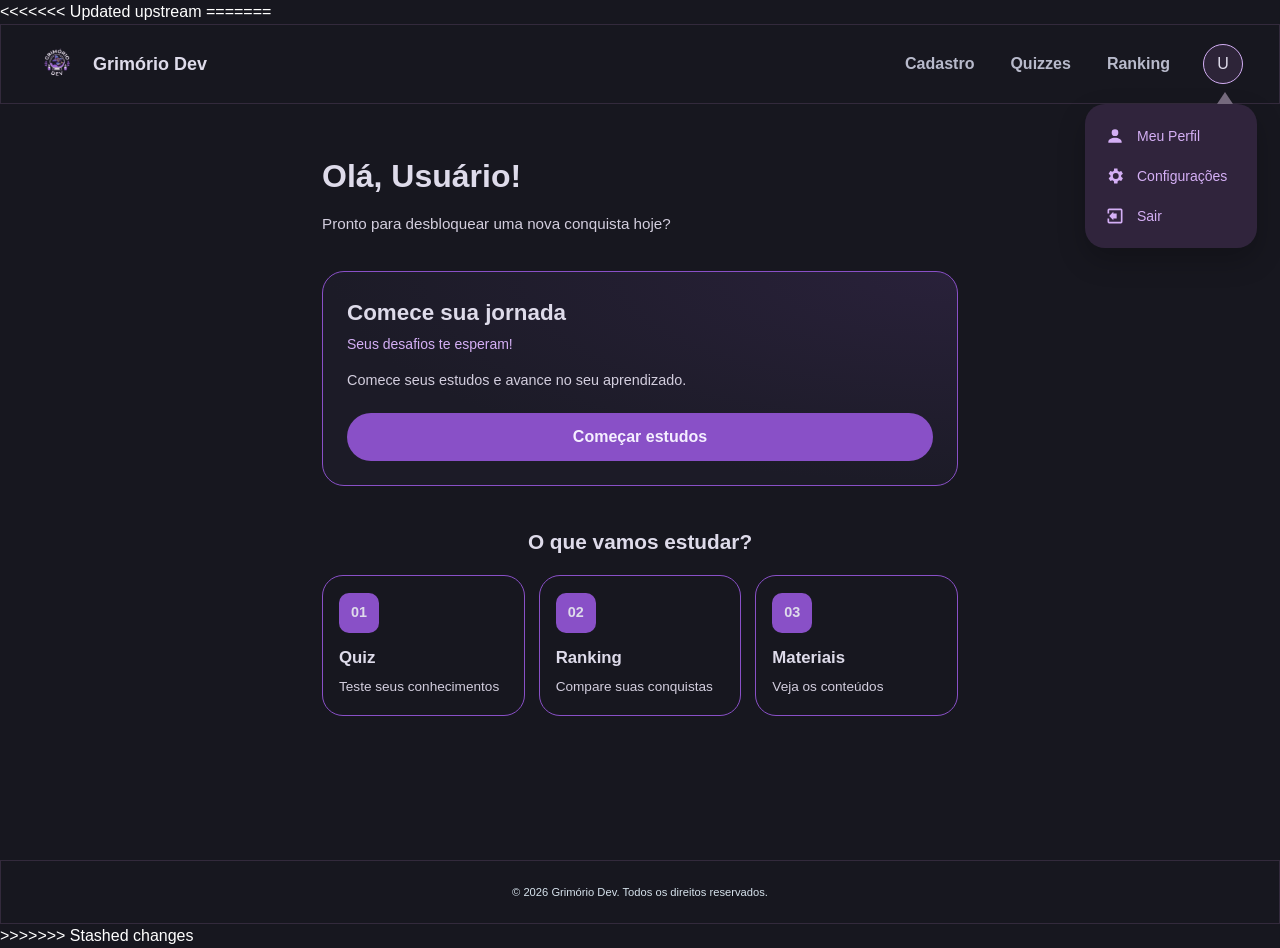
==== commit a9aff947: "feat (landing page): add cadastro page,  account menu functionality and consistent navbar" ====
--- a/index.html
+++ b/index.html
@@ -1,196 +1,108 @@
 <!DOCTYPE html>
-<html lang="pt-BR">
+<html lang="pt-br">
 <head>
     <meta charset="UTF-8">
     <meta name="viewport" content="width=device-width, initial-scale=1.0">
-    <title>Grimório Dev - Cadastro</title>
+<<<<<<< Updated upstream
+    
+    <link rel="icon" href="assets/images/favicon.svg">
+    <link rel="stylesheet" href="style.css">
+    <title>Grimório Dev</title>
+
+</head>
+<!-- -------------------------------- HEADER --------------------------------  -->
+<body>
+<!-- -------------------------------- MAIN --------------------------------  -->
+<!-- -------------------------------- HERO --------------------------------  -->
+<!-- -------------------------------- ABOUT(PROJETO) --------------------------------  -->
+<!-- -------------------------------- FOOTER --------------------------------  -->
+=======
+    <meta name="theme-color" content="#17171f">
+    <title>Início | Grimório Dev</title>
     <link rel="icon" href="assets/images/favicon.svg">
     <link rel="stylesheet" href="style.css">
     <link rel="stylesheet" href="nav.css">
+    <script src="script.js" defer></script>
 </head>
-<body>
-    <div class="container">
-        <header class="top-logo">
-            <img src="assets/images/logo-circle-grimorio-dev.svg" alt="Grimório Dev Ícone">
+<body class="is-dashboard">
+    <div class="dashboard-view">
+        <header class="site-header">
+            <a class="brand" href="index.html" aria-label="Grimório Dev - início">
+                <img src="assets/images/logo-circle-grimorio-dev.svg" alt="">
+                <span>Grimório Dev</span>
+            </a>
 
             <nav class="main-nav" aria-label="Navegação principal">
                 <ul>
-                    <li><a href="index.html" aria-current="page">Cadastro</a></li>
-                    <li><a href="quiz.html">Quizzes</a></li>
-                    <li><a href="ranking.html">Ranking</a></li>
-                </ul>
-            </nav>
-        </header>
-
-        <main class="content">
-            <div class="hero-brand">
-                <img src="assets/images/logo-grimorio-dev.svg" alt="Mago Grimório Dev" class="mago-img">
-            </div>
-
-            <p class="subtitle">Transforme sua rotina de estudos em conquistas reais.</p>
-            <p class="description">
-                Quizzes, materiais de apoio e acompanhamento de desempenho em uma plataforma feita para impulsionar o seu futuro no Transforme-se.
-            </p>
-
-            <h2>Junte-se a nós gratuitamente!</h2>
-
-            <form action="quiz.html">
-                <div class="input-group">
-                    <label for="username">Nome de Usuário:</label>
-                    <input type="text" id="username" name="username" maxlength="16" required>
-                    <span class="counter">0/16</span>
-                </div>
-
-                <div class="input-group">
-                    <label for="email">E-mail:</label>
-                    <input type="email" id="email" name="email" required>
-                </div>
-
-                <div class="input-group">
-                    <label for="senha">Senha:</label>
-                    <input type="password" id="senha" name="senha" minlength="8" required>
-                    <span class="helper">8+ caracteres</span>
-                </div>
-
-                <button type="submit" class="btn-cadastrar">Cadastre-se</button>
-            </form>
-
-            <div class="login-redirect">
-                <p>Ou</p>
-                <a href="quiz.html">Login</a>
-            </div>
-
-            <section class="features-section">
-                <h2>O que nossa plataforma oferece?</h2>
-                <p class="section-intro">
-                    Estudantes do <strong>Transforme-se</strong> estão construindo o futuro da tecnologia.
-                    <strong>Engajamento consistente</strong> com a eficácia da gamificação em estimular sua motivação.
-                </p>
-
-                <div class="students-list">
-                    <div class="student-card">
-                        <div class="avatar" aria-hidden="true"></div>
-                        <div class="student-info">
-                            <span class="student-name">"Aluno 1"</span>
-                            <p>Aumentou sua participação de 0% para 70%</p>
-                        </div>
-                    </div>
-
-                    <div class="student-card">
-                        <div class="avatar" aria-hidden="true"></div>
-                        <div class="student-info">
-                            <span class="student-name">"Aluno 2"</span>
-                            <p>Aumentou sua participação de 30% para 100%!</p>
-                        </div>
-                    </div>
-
-                    <div class="student-card">
-                        <div class="avatar" aria-hidden="true"></div>
-                        <div class="student-info">
-                            <span class="student-name">"Aluno 3"</span>
-                            <p>Aumentou sua participação de 20% para 90%</p>
-                        </div>
-                    </div>
-                </div>
-
-                <div class="resource-cards">
-                    <div class="card">
-                        <div class="card-icon" aria-hidden="true">?</div>
-                        <div class="card-content">
-                            <h3><a href="quiz.html" class="card-link">Quizzes Interativos</a></h3>
-                            <p>Pratique com testes dinâmicos e fixe o conteúdo</p>
-                        </div>
-                    </div>
-
-                    <div class="card">
-                        <div class="card-icon" aria-hidden="true">📖</div>
-                        <div class="card-content">
-                            <h3>Materiais de Estudo</h3>
-                            <p>Acesse resumos e conteúdos complementares</p>
-                        </div>
-                    </div>
-
-                    <div class="card">
-                        <div class="card-icon" aria-hidden="true">//</div>
-                        <div class="card-content">
-                            <h3>Veja seu Desempenho</h3>
-                            <p>Monitore sua evolução e ache pontos de melhoria</p>
-                        </div>
-                    </div>
-
-                    <div class="card">
-                        <div class="card-icon" aria-hidden="true">//</div>
-                        <div class="card-content">
-                            <h3><a href="ranking.html" class="card-link">Sistema de Ranking</a></h3>
-                            <p>Acompanhe sua posição e mantenha a motivação</p>
-                        </div>
-                    </div>
-                </div>
-            </section>
-
-            <section class="transformation-section">
-                <h2>A Transformação na Prática</h2>
-                <p class="transformation-intro">
-                    <strong>A nossa proposta</strong> transforma a forma como os estudantes do <strong>Transforme-se</strong> aprendem, evoluem e se preparam para o futuro:
-                </p>
-
-                <div class="step-cards">
-                    <div class="step-card">
-                        <div class="step-number">1</div>
-                        <div class="step-content">
-                            <h3>De dúvidas soltas para respostas claras:</h3>
-                            <p>Os estudantes conseguem identificar facilmente as suas principais dificuldades através do sistema de quizzes e testes práticos.</p>
-                        </div>
-                    </div>
-
-                    <div class="step-card">
-                        <div class="step-number">2</div>
-                        <div class="step-content">
-                            <h3>De estudos sem rumo para acompanhamento contínuo:</h3>
-                            <p>Acompanhamento em tempo real da evolução e do progresso individual ao longo do curso.</p>
-                        </div>
-                    </div>
-
-                    <div class="step-card">
-                        <div class="step-number">3</div>
-                        <div class="step-content">
-                            <h3>De dependência para autonomia:</h3>
-                            <p>Construção de hábitos de estudo independentes, no seu próprio ritmo, com organização e clareza.</p>
-                        </div>
-                    </div>
-                </div>
-            </section>
-        </main>
-
-        <footer class="footer-section">
-            <div class="footer-logo">
-                <img src="assets/images/logo-circle-grimorio-dev.svg" alt="Grimório Dev Ícone">
-            </div>
-
-            <h2>O Grimório Dev é o seu aliado.</h2>
-            <p class="footer-call">
-                <strong>Junte-se a nós</strong>, explore a plataforma e <strong>transforme o seu aprendizado</strong> em uma verdadeira aventura!
-            </p>
-
-            <nav class="main-nav footer-nav" aria-label="Navegação do rodapé">
-                <ul>
-                    <li><a href="index.html" aria-current="page">Cadastro</a></li>
+                    <li><a href="cadastro.html">Cadastro</a></li>
                     <li><a href="quiz.html">Quizzes</a></li>
                     <li><a href="ranking.html">Ranking</a></li>
                 </ul>
             </nav>
 
-            <p class="copyright">&copy; 2026 Grimório Dev. Todos os direitos reservados.</p>
+            <div class="account nav-trailing">
+                <button
+                    class="account-trigger"
+                    id="account-trigger"
+                    type="button"
+                    aria-label="Abrir menu da conta de Usuário"
+                    aria-expanded="true"
+                    aria-controls="account-menu"
+                >U</button>
+                <nav class="account-menu" id="account-menu" aria-label="Menu da conta">
+                    <button class="menu-item" type="button" data-message="A página do seu perfil estará disponível em breve.">
+                        <svg viewBox="0 0 24 24" aria-hidden="true"><path d="M12 12a4 4 0 1 0 0-8 4 4 0 0 0 0 8Zm0 2c-4.42 0-8 2.24-8 5v1h16v-1c0-2.76-3.58-5-8-5Z"/></svg>
+                        <span>Meu Perfil</span>
+                    </button>
+                    <button class="menu-item" type="button" data-message="As configurações da conta estarão disponíveis em breve.">
+                        <svg viewBox="0 0 24 24" aria-hidden="true"><path d="m19.4 13 .03-.99-.03-.99 2.1-1.64-2-3.46-2.48 1a7.8 7.8 0 0 0-1.7-.99L14.94 3h-4l-.38 2.93c-.61.24-1.18.57-1.7.99l-2.48-1-2 3.46 2.1 1.64-.03.99.03.99-2.1 1.64 2 3.46 2.48-1c.52.42 1.09.75 1.7.99l.38 2.93h4l.38-2.93c.61-.24 1.18-.57 1.7-.99l2.48 1 2-3.46L19.4 13ZM12.94 15.5a3.5 3.5 0 1 1 0-7 3.5 3.5 0 0 1 0 7Z"/></svg>
+                        <span>Configurações</span>
+                    </button>
+                    <a class="menu-item" href="cadastro.html">
+                        <svg viewBox="0 0 24 24" aria-hidden="true"><path d="M10 17v-2h4V9h-4V7l-5 5 5 5Zm9-14H5a2 2 0 0 0-2 2v4h2V5h14v14H5v-4H3v4a2 2 0 0 0 2 2h14a2 2 0 0 0 2-2V5a2 2 0 0 0-2-2Z"/></svg>
+                        <span>Sair</span>
+                    </a>
+                </nav>
+            </div>
+        </header>
 
-            <div class="credits">
-                <p class="platform-by">Plataforma por</p>
-                <h3>Squad 2</h3>
-                <p class="students-group">
-                    Alunos no grupo:<br>
-                    <span>Nicolly, Alex, Riyan, Isabel, Davi, Leila, Kauê</span>
-                </p>
-            </div>
+        <main class="dashboard">
+            <section class="welcome" aria-labelledby="welcome-title">
+                <h1 id="welcome-title">Olá, <span>Usuário</span>!</h1>
+                <p>Pronto para desbloquear uma nova conquista hoje?</p>
+            </section>
+
+            <section class="start-card" aria-labelledby="start-title">
+                <h2 id="start-title">Comece sua jornada</h2>
+                <p class="start-highlight">Seus desafios te esperam!</p>
+                <p class="start-description">Comece seus estudos e avance no seu aprendizado.</p>
+                <a class="start-button" href="quiz.html">Começar estudos</a>
+            </section>
+
+            <section class="study-section" aria-labelledby="study-title">
+                <h2 id="study-title">O que vamos estudar?</h2>
+                <div class="study-list">
+                    <a class="study-card" href="quiz.html">
+                        <span class="study-number">01</span>
+                        <span class="study-copy"><strong>Quiz</strong><span>Teste seus conhecimentos</span></span>
+                    </a>
+                    <a class="study-card" href="ranking.html">
+                        <span class="study-number">02</span>
+                        <span class="study-copy"><strong>Ranking</strong><span>Compare suas conquistas</span></span>
+                    </a>
+                    <button class="study-card" type="button" data-message="Os materiais de estudo estarão disponíveis em breve.">
+                        <span class="study-number">03</span>
+                        <span class="study-copy"><strong>Materiais</strong><span>Veja os conteúdos</span></span>
+                    </button>
+                </div>
+            </section>
+            <p class="account-message" id="account-message" role="status" aria-live="polite"></p>
+        </main>
+
+        <footer class="site-footer">
+            <p>&copy; 2026 Grimório Dev. Todos os direitos reservados.</p>
         </footer>
     </div>
+>>>>>>> Stashed changes
 </body>
-</html>+</html>
--- a/style.css
+++ b/style.css
@@ -1,9 +1,35 @@
-/* Grimório Dev - estilos do site
-   Páginas: index (cadastro), quiz e ranking.
-   O menu de navegação fica no nav.css */
-
-/* ---------- variáveis de cor ---------- */
+<<<<<<< Updated upstream
+* {
+    margin: 0;
+    padding: 0;
+    text-decoration: none;
+    list-style: none;
+}
+=======
+/* Grimório Dev - estilos compartilhados e específicos das páginas.
+   O cabeçalho e a navegação compartilhados ficam no nav.css. */
+>>>>>>> Stashed changes
+
 :root {
+<<<<<<< Updated upstream
+    /* -------------------------------- COLOURS -------------------------------- */
+  --color-pale-sky: #C9E0EB;
+  --color-dusty-denim: #7392B5;
+  --color-deep-lilac: #8350C4;
+  --color-midnight-violet: #402B47;
+
+  /* shadow, gradient */
+  --color-shadow-grey: #262423;
+  --color-gradient-purple: linear-gradient(to right, #4A0083, #7967CD);
+
+  /* aditionals colours */
+  --color-dark-bg: #161A1E;
+  --color-light-bg: #DEECEF;
+  
+  /* secondary colours */
+  --color-purple-primary: #4A0083;
+  --color-purple-secondary: #7967CD;
+=======
     --pale-sky: #C9E0EB;
     --dusty-denim: #7392B5;
     --deep-lilac: #8350C4;
@@ -70,22 +96,12 @@
     width: 100%;
 }
 
-/* ---------- página de cadastro (index.html) ---------- */
+/* ---------- conteúdo da página de cadastro ---------- */
 .container {
     width: 100%;
     max-width: 960px;
     margin: 0 auto;
     padding: 16px;
-}
-
-.top-logo {
-    display: flex;
-    justify-content: center;
-    padding: 12px 0 18px;
-}
-
-.top-logo img {
-    width: 72px;
 }
 
 .content {
@@ -257,30 +273,11 @@
 }
 
 /* ---------- quiz (quiz.html) ---------- */
-.quiz-header {
-    display: flex;
-    align-items: center;
-    justify-content: space-between;
-    padding: 14px 16px;
-    border-bottom: 1px solid #2b2d3d;
-}
-
-.quiz-header .logo img {
-    width: 40px;
-}
-
-.quiz-status {
-    display: flex;
-    align-items: center;
-    gap: 12px;
-    font-size: 0.95rem;
-}
-
 .quiz-main {
     width: 100%;
     max-width: 720px;
     margin: 0 auto;
-    padding: 24px 16px;
+    padding: 8px 16px 24px;
 }
 
 .quiz-tema {
@@ -387,23 +384,6 @@
 }
 
 /* ---------- ranking (ranking.html) ---------- */
-.topo {
-    display: flex;
-    align-items: center;
-    justify-content: space-between;
-    padding: 14px 16px;
-    border-bottom: 1px solid #2b2d3d;
-}
-
-.topo .logo {
-    display: inline-flex;
-    align-items: center;
-    min-height: 44px;
-    color: #ffffff;
-    text-decoration: none;
-    font-weight: 700;
-}
-
 .pagina {
     width: 100%;
     max-width: 820px;
@@ -773,4 +753,304 @@
     .step-cards {
         grid-template-columns: repeat(3, minmax(0, 1fr));
     }
+}
+
+/* ---------- painel autenticado na index.html ---------- */
+.dashboard-view {
+    --page: #17171f;
+    --panel: #1c1b27;
+    --text: #dedbea;
+    --muted: #d3cede;
+    --purple: #8950c7;
+    --purple-light: #d4aff5;
+    --border: #8950c7;
+    width: 100%;
+    min-height: 100vh;
+    display: flex;
+    flex-direction: column;
+    color: var(--text);
+    color-scheme: dark;
+    background: var(--page);
+}
+
+.dashboard-view[hidden] {
+    display: none;
+}
+
+body.is-dashboard {
+    min-height: 100vh;
+    margin: 0;
+    padding: 0;
+    align-items: stretch;
+    justify-content: flex-start;
+    background-color: #17171f;
+    background-image: none;
+}
+
+.dashboard-view a,
+.dashboard-view button {
+    font: inherit;
+    text-decoration: none;
+}
+
+.dashboard-view :focus-visible {
+    outline: 3px solid #d4aff5;
+    outline-offset: 3px;
+}
+
+.dashboard-view .account {
+    position: relative;
+}
+
+.dashboard-view .account-trigger {
+    width: 40px;
+    height: 40px;
+    display: grid;
+    place-items: center;
+    border: 1px solid var(--purple-light);
+    border-radius: 50%;
+    background: #2d2438;
+    color: var(--text);
+    cursor: pointer;
+}
+
+.dashboard-view .account-menu {
+    position: absolute;
+    top: calc(100% + 20px);
+    right: -14px;
+    width: 172px;
+    padding: 12px 0;
+    border-radius: 20px;
+    background: #30243c;
+    box-shadow: 0 12px 28px rgb(0 0 0 / 22%);
+}
+
+.dashboard-view .account-menu::before {
+    position: absolute;
+    top: -12px;
+    right: 24px;
+    width: 0;
+    height: 0;
+    border-right: 8px solid transparent;
+    border-bottom: 12px solid #756a7d;
+    border-left: 8px solid transparent;
+    content: "";
+}
+
+.dashboard-view .account-menu[hidden] {
+    display: none;
+}
+
+.dashboard-view .menu-item {
+    width: 100%;
+    min-height: 40px;
+    padding: 8px 20px;
+    display: flex;
+    align-items: center;
+    gap: 12px;
+    border: 0;
+    background: transparent;
+    color: var(--purple-light);
+    font-size: 0.875rem;
+    text-align: left;
+    cursor: pointer;
+}
+
+.dashboard-view .menu-item:hover {
+    background: rgb(255 255 255 / 7%);
+}
+
+.dashboard-view .menu-item svg {
+    width: 20px;
+    height: 20px;
+    flex: 0 0 20px;
+    fill: currentColor;
+}
+
+.dashboard-view .dashboard {
+    width: min(100%, 390px);
+    margin: 0 auto;
+    padding: 34px 24px 68px;
+    flex: 1;
+}
+
+.dashboard-view .welcome h1 {
+    margin: 0;
+    color: var(--text);
+    font-size: 1.55rem;
+    line-height: 1.3;
+    white-space: nowrap;
+}
+
+.dashboard-view .welcome p {
+    margin: 14px 0 36px;
+    color: var(--muted);
+    font-size: 0.95rem;
+    line-height: 1.55;
+}
+
+.dashboard-view .start-card {
+    padding: 18px 19px 20px;
+    border: 1px solid var(--border);
+    border-radius: 22px;
+    background: radial-gradient(ellipse at top right, #29213a, var(--panel) 70%);
+}
+
+.dashboard-view .start-card h2 {
+    margin: 0 0 0;
+    color: var(--text);
+    font-size: 1.4rem;
+    text-align: left;
+}
+
+.dashboard-view .start-highlight {
+    margin: 4px 0 14px;
+    color: var(--purple-light);
+    font-size: 0.875rem;
+}
+
+.dashboard-view .start-description {
+    margin: 0 0 22px;
+    color: var(--muted);
+    font-size: 0.9rem;
+    line-height: 1.55;
+}
+
+.dashboard-view .start-button {
+    min-height: 48px;
+    padding: 11px 20px;
+    display: flex;
+    align-items: center;
+    justify-content: center;
+    border-radius: 28px;
+    background: var(--purple);
+    color: #f5efff;
+    font-weight: 600;
+    text-align: center;
+    transition: background-color 150ms ease;
+}
+
+.dashboard-view .start-button:hover {
+    background: #9a61d7;
+}
+
+.dashboard-view .study-section {
+    margin-top: 40px;
+}
+
+.dashboard-view .study-section h2 {
+    margin: 0 0 18px;
+    color: var(--text);
+    font-size: 1.3rem;
+    text-align: center;
+}
+
+.dashboard-view .study-list {
+    display: grid;
+    gap: 24px;
+}
+
+.dashboard-view .study-card {
+    min-height: 101px;
+    padding: 17px 16px;
+    display: flex;
+    align-items: flex-start;
+    gap: 16px;
+    border: 1px solid var(--border);
+    border-radius: 21px;
+    background: transparent;
+    color: inherit;
+    text-align: left;
+    cursor: pointer;
+    transition: background-color 150ms ease;
+}
+
+.dashboard-view .study-card:hover {
+    background: #211d2b;
+}
+
+.dashboard-view .study-number {
+    width: 40px;
+    height: 40px;
+    flex: 0 0 40px;
+    display: grid;
+    place-items: center;
+    border-radius: 10px;
+    background: var(--purple);
+    font-size: 0.9rem;
+    font-weight: 600;
+}
+
+.dashboard-view .study-copy {
+    min-width: 0;
+    display: grid;
+    gap: 7px;
+}
+
+.dashboard-view .study-copy strong {
+    font-size: 1.05rem;
+}
+
+.dashboard-view .study-copy span {
+    color: var(--muted);
+    font-size: 0.85rem;
+}
+
+.dashboard-view .account-message {
+    min-height: 1.5em;
+    margin: 12px 0 0;
+    color: var(--purple-light);
+    font-size: 0.85rem;
+    text-align: center;
+}
+
+.dashboard-view .site-footer {
+    min-height: 64px;
+    padding: 18px 12px;
+    display: grid;
+    place-items: center;
+    border: 1px solid #332a3c;
+    color: #d7e3ed;
+    font-size: 0.7rem;
+    text-align: center;
+}
+
+.dashboard-view .site-footer p {
+    margin: 0;
+}
+
+@media (min-width: 640px) {
+    .dashboard-view .dashboard {
+        width: min(100%, 700px);
+        padding: 52px 32px 72px;
+    }
+
+    .dashboard-view .welcome h1 {
+        font-size: 2rem;
+    }
+
+    .dashboard-view .start-card {
+        padding: 24px;
+    }
+
+    .dashboard-view .study-list {
+        grid-template-columns: repeat(3, minmax(0, 1fr));
+        gap: 14px;
+    }
+
+    .dashboard-view .study-card {
+        min-height: 140px;
+        flex-direction: column;
+        gap: 12px;
+    }
+}
+
+@media (prefers-reduced-motion: reduce) {
+    .dashboard-view *,
+    .dashboard-view *::before,
+    .dashboard-view *::after {
+        scroll-behavior: auto !important;
+        transition-duration: 0.01ms !important;
+    }
+>>>>>>> Stashed changes
 }
--- a/style.css
+++ b/style.css
@@ -1,9 +1,35 @@
-/* Grimório Dev - estilos do site
-   Páginas: index (cadastro), quiz e ranking.
-   O menu de navegação fica no nav.css */
-
-/* ---------- variáveis de cor ---------- */
+<<<<<<< Updated upstream
+* {
+    margin: 0;
+    padding: 0;
+    text-decoration: none;
+    list-style: none;
+}
+=======
+/* Grimório Dev - estilos compartilhados e específicos das páginas.
+   O cabeçalho e a navegação compartilhados ficam no nav.css. */
+>>>>>>> Stashed changes
+
 :root {
+<<<<<<< Updated upstream
+    /* -------------------------------- COLOURS -------------------------------- */
+  --color-pale-sky: #C9E0EB;
+  --color-dusty-denim: #7392B5;
+  --color-deep-lilac: #8350C4;
+  --color-midnight-violet: #402B47;
+
+  /* shadow, gradient */
+  --color-shadow-grey: #262423;
+  --color-gradient-purple: linear-gradient(to right, #4A0083, #7967CD);
+
+  /* aditionals colours */
+  --color-dark-bg: #161A1E;
+  --color-light-bg: #DEECEF;
+  
+  /* secondary colours */
+  --color-purple-primary: #4A0083;
+  --color-purple-secondary: #7967CD;
+=======
     --pale-sky: #C9E0EB;
     --dusty-denim: #7392B5;
     --deep-lilac: #8350C4;
@@ -70,22 +96,12 @@
     width: 100%;
 }
 
-/* ---------- página de cadastro (index.html) ---------- */
+/* ---------- conteúdo da página de cadastro ---------- */
 .container {
     width: 100%;
     max-width: 960px;
     margin: 0 auto;
     padding: 16px;
-}
-
-.top-logo {
-    display: flex;
-    justify-content: center;
-    padding: 12px 0 18px;
-}
-
-.top-logo img {
-    width: 72px;
 }
 
 .content {
@@ -257,30 +273,11 @@
 }
 
 /* ---------- quiz (quiz.html) ---------- */
-.quiz-header {
-    display: flex;
-    align-items: center;
-    justify-content: space-between;
-    padding: 14px 16px;
-    border-bottom: 1px solid #2b2d3d;
-}
-
-.quiz-header .logo img {
-    width: 40px;
-}
-
-.quiz-status {
-    display: flex;
-    align-items: center;
-    gap: 12px;
-    font-size: 0.95rem;
-}
-
 .quiz-main {
     width: 100%;
     max-width: 720px;
     margin: 0 auto;
-    padding: 24px 16px;
+    padding: 8px 16px 24px;
 }
 
 .quiz-tema {
@@ -387,23 +384,6 @@
 }
 
 /* ---------- ranking (ranking.html) ---------- */
-.topo {
-    display: flex;
-    align-items: center;
-    justify-content: space-between;
-    padding: 14px 16px;
-    border-bottom: 1px solid #2b2d3d;
-}
-
-.topo .logo {
-    display: inline-flex;
-    align-items: center;
-    min-height: 44px;
-    color: #ffffff;
-    text-decoration: none;
-    font-weight: 700;
-}
-
 .pagina {
     width: 100%;
     max-width: 820px;
@@ -773,4 +753,304 @@
     .step-cards {
         grid-template-columns: repeat(3, minmax(0, 1fr));
     }
+}
+
+/* ---------- painel autenticado na index.html ---------- */
+.dashboard-view {
+    --page: #17171f;
+    --panel: #1c1b27;
+    --text: #dedbea;
+    --muted: #d3cede;
+    --purple: #8950c7;
+    --purple-light: #d4aff5;
+    --border: #8950c7;
+    width: 100%;
+    min-height: 100vh;
+    display: flex;
+    flex-direction: column;
+    color: var(--text);
+    color-scheme: dark;
+    background: var(--page);
+}
+
+.dashboard-view[hidden] {
+    display: none;
+}
+
+body.is-dashboard {
+    min-height: 100vh;
+    margin: 0;
+    padding: 0;
+    align-items: stretch;
+    justify-content: flex-start;
+    background-color: #17171f;
+    background-image: none;
+}
+
+.dashboard-view a,
+.dashboard-view button {
+    font: inherit;
+    text-decoration: none;
+}
+
+.dashboard-view :focus-visible {
+    outline: 3px solid #d4aff5;
+    outline-offset: 3px;
+}
+
+.dashboard-view .account {
+    position: relative;
+}
+
+.dashboard-view .account-trigger {
+    width: 40px;
+    height: 40px;
+    display: grid;
+    place-items: center;
+    border: 1px solid var(--purple-light);
+    border-radius: 50%;
+    background: #2d2438;
+    color: var(--text);
+    cursor: pointer;
+}
+
+.dashboard-view .account-menu {
+    position: absolute;
+    top: calc(100% + 20px);
+    right: -14px;
+    width: 172px;
+    padding: 12px 0;
+    border-radius: 20px;
+    background: #30243c;
+    box-shadow: 0 12px 28px rgb(0 0 0 / 22%);
+}
+
+.dashboard-view .account-menu::before {
+    position: absolute;
+    top: -12px;
+    right: 24px;
+    width: 0;
+    height: 0;
+    border-right: 8px solid transparent;
+    border-bottom: 12px solid #756a7d;
+    border-left: 8px solid transparent;
+    content: "";
+}
+
+.dashboard-view .account-menu[hidden] {
+    display: none;
+}
+
+.dashboard-view .menu-item {
+    width: 100%;
+    min-height: 40px;
+    padding: 8px 20px;
+    display: flex;
+    align-items: center;
+    gap: 12px;
+    border: 0;
+    background: transparent;
+    color: var(--purple-light);
+    font-size: 0.875rem;
+    text-align: left;
+    cursor: pointer;
+}
+
+.dashboard-view .menu-item:hover {
+    background: rgb(255 255 255 / 7%);
+}
+
+.dashboard-view .menu-item svg {
+    width: 20px;
+    height: 20px;
+    flex: 0 0 20px;
+    fill: currentColor;
+}
+
+.dashboard-view .dashboard {
+    width: min(100%, 390px);
+    margin: 0 auto;
+    padding: 34px 24px 68px;
+    flex: 1;
+}
+
+.dashboard-view .welcome h1 {
+    margin: 0;
+    color: var(--text);
+    font-size: 1.55rem;
+    line-height: 1.3;
+    white-space: nowrap;
+}
+
+.dashboard-view .welcome p {
+    margin: 14px 0 36px;
+    color: var(--muted);
+    font-size: 0.95rem;
+    line-height: 1.55;
+}
+
+.dashboard-view .start-card {
+    padding: 18px 19px 20px;
+    border: 1px solid var(--border);
+    border-radius: 22px;
+    background: radial-gradient(ellipse at top right, #29213a, var(--panel) 70%);
+}
+
+.dashboard-view .start-card h2 {
+    margin: 0 0 0;
+    color: var(--text);
+    font-size: 1.4rem;
+    text-align: left;
+}
+
+.dashboard-view .start-highlight {
+    margin: 4px 0 14px;
+    color: var(--purple-light);
+    font-size: 0.875rem;
+}
+
+.dashboard-view .start-description {
+    margin: 0 0 22px;
+    color: var(--muted);
+    font-size: 0.9rem;
+    line-height: 1.55;
+}
+
+.dashboard-view .start-button {
+    min-height: 48px;
+    padding: 11px 20px;
+    display: flex;
+    align-items: center;
+    justify-content: center;
+    border-radius: 28px;
+    background: var(--purple);
+    color: #f5efff;
+    font-weight: 600;
+    text-align: center;
+    transition: background-color 150ms ease;
+}
+
+.dashboard-view .start-button:hover {
+    background: #9a61d7;
+}
+
+.dashboard-view .study-section {
+    margin-top: 40px;
+}
+
+.dashboard-view .study-section h2 {
+    margin: 0 0 18px;
+    color: var(--text);
+    font-size: 1.3rem;
+    text-align: center;
+}
+
+.dashboard-view .study-list {
+    display: grid;
+    gap: 24px;
+}
+
+.dashboard-view .study-card {
+    min-height: 101px;
+    padding: 17px 16px;
+    display: flex;
+    align-items: flex-start;
+    gap: 16px;
+    border: 1px solid var(--border);
+    border-radius: 21px;
+    background: transparent;
+    color: inherit;
+    text-align: left;
+    cursor: pointer;
+    transition: background-color 150ms ease;
+}
+
+.dashboard-view .study-card:hover {
+    background: #211d2b;
+}
+
+.dashboard-view .study-number {
+    width: 40px;
+    height: 40px;
+    flex: 0 0 40px;
+    display: grid;
+    place-items: center;
+    border-radius: 10px;
+    background: var(--purple);
+    font-size: 0.9rem;
+    font-weight: 600;
+}
+
+.dashboard-view .study-copy {
+    min-width: 0;
+    display: grid;
+    gap: 7px;
+}
+
+.dashboard-view .study-copy strong {
+    font-size: 1.05rem;
+}
+
+.dashboard-view .study-copy span {
+    color: var(--muted);
+    font-size: 0.85rem;
+}
+
+.dashboard-view .account-message {
+    min-height: 1.5em;
+    margin: 12px 0 0;
+    color: var(--purple-light);
+    font-size: 0.85rem;
+    text-align: center;
+}
+
+.dashboard-view .site-footer {
+    min-height: 64px;
+    padding: 18px 12px;
+    display: grid;
+    place-items: center;
+    border: 1px solid #332a3c;
+    color: #d7e3ed;
+    font-size: 0.7rem;
+    text-align: center;
+}
+
+.dashboard-view .site-footer p {
+    margin: 0;
+}
+
+@media (min-width: 640px) {
+    .dashboard-view .dashboard {
+        width: min(100%, 700px);
+        padding: 52px 32px 72px;
+    }
+
+    .dashboard-view .welcome h1 {
+        font-size: 2rem;
+    }
+
+    .dashboard-view .start-card {
+        padding: 24px;
+    }
+
+    .dashboard-view .study-list {
+        grid-template-columns: repeat(3, minmax(0, 1fr));
+        gap: 14px;
+    }
+
+    .dashboard-view .study-card {
+        min-height: 140px;
+        flex-direction: column;
+        gap: 12px;
+    }
+}
+
+@media (prefers-reduced-motion: reduce) {
+    .dashboard-view *,
+    .dashboard-view *::before,
+    .dashboard-view *::after {
+        scroll-behavior: auto !important;
+        transition-duration: 0.01ms !important;
+    }
+>>>>>>> Stashed changes
 }
--- a/nav.css
+++ b/nav.css
@@ -1,19 +1,43 @@
-/* Navegação principal
-   Carregue depois do style.css (ou cole este bloco no final dele).
-   Usa a mesma paleta do tema escuro do Grimório Dev. */
+body.has-site-header {
+    padding-top: 0;
+    align-items: stretch;
+}
 
-/* Landing: logo em cima, menu embaixo */
-.top-logo {
-    flex-direction: column;
+.site-header {
+    position: relative;
+    z-index: 1;
+    width: 100%;
+    min-height: 80px;
+    padding: 12px clamp(16px, 4vw, 36px);
+    display: flex;
+    align-items: center;
+    gap: 18px;
+    align-self: stretch;
+    border: 1px solid #332a3c;
+    background: #17171f;
+    color: #dedbea;
+}
+
+.site-header .brand {
+    flex: 0 0 auto;
+    display: inline-flex;
     align-items: center;
     gap: 12px;
+    color: inherit;
+    font-size: 1.125rem;
+    font-weight: 700;
+    white-space: nowrap;
 }
 
-/* Quiz e ranking: logo à esquerda, menu à direita, quebra em telas pequenas */
-.quiz-header,
-.topo {
-    flex-wrap: wrap;
-    gap: 12px;
+.site-header .brand img {
+    width: 44px;
+    height: 48px;
+    object-fit: contain;
+}
+
+.site-header .main-nav {
+    min-width: 0;
+    flex: 1 1 auto;
 }
 
 .main-nav ul {
@@ -26,32 +50,53 @@
     list-style: none;
 }
 
+.site-header .main-nav ul {
+    justify-content: flex-end;
+}
+
 .main-nav a {
+    min-height: 44px;
+    padding: 8px 14px;
     display: inline-flex;
     align-items: center;
     justify-content: center;
-    min-height: 44px;
-    padding: 8px 18px;
+    border: 1px solid transparent;
     border-radius: 8px;
-    border: 1px solid transparent;
     color: #b8bacb;
     font-weight: 600;
     text-decoration: none;
+    white-space: nowrap;
 }
 
 .main-nav a:hover {
+    border-color: #2d2f3e;
     background-color: #1b1c26;
-    border-color: #2d2f3e;
     color: #ffffff;
 }
 
 .main-nav a[aria-current="page"] {
+    border-color: #6c47ff;
     background-color: #1b1c26;
-    border-color: #6c47ff;
     color: #ffffff;
 }
 
-/* Links dentro dos títulos dos cards de recursos */
+.site-header .nav-trailing {
+    flex: 0 0 auto;
+    margin-left: auto;
+}
+
+.quiz-status {
+    width: 100%;
+    min-height: 32px;
+    padding: 4px clamp(16px, 4vw, 36px);
+    display: flex;
+    align-items: center;
+    justify-content: flex-end;
+    gap: 12px;
+    font-size: 0.95rem;
+    white-space: nowrap;
+}
+
 .card-link {
     color: #a992ff;
     text-decoration: none;
@@ -61,7 +106,40 @@
     text-decoration: underline;
 }
 
-/* Menu no rodapé */
 .footer-nav {
     margin: 20px 0 16px;
-}+}
+
+@media (max-width: 760px) {
+    .site-header {
+        flex-wrap: wrap;
+        gap: 4px 8px;
+        padding: 10px 14px;
+    }
+
+    .site-header .brand {
+        order: 1;
+        flex: 1 0 100%;
+    }
+
+    .site-header .main-nav {
+        order: 2;
+        flex: 1 1 auto;
+    }
+
+    .site-header .main-nav ul {
+        justify-content: flex-end;
+        gap: 2px;
+    }
+
+    .site-header .main-nav a {
+        min-height: 40px;
+        padding: 6px 10px;
+        font-size: 0.82rem;
+    }
+
+    .site-header .nav-trailing {
+        order: 3;
+        margin-left: auto;
+    }
+}
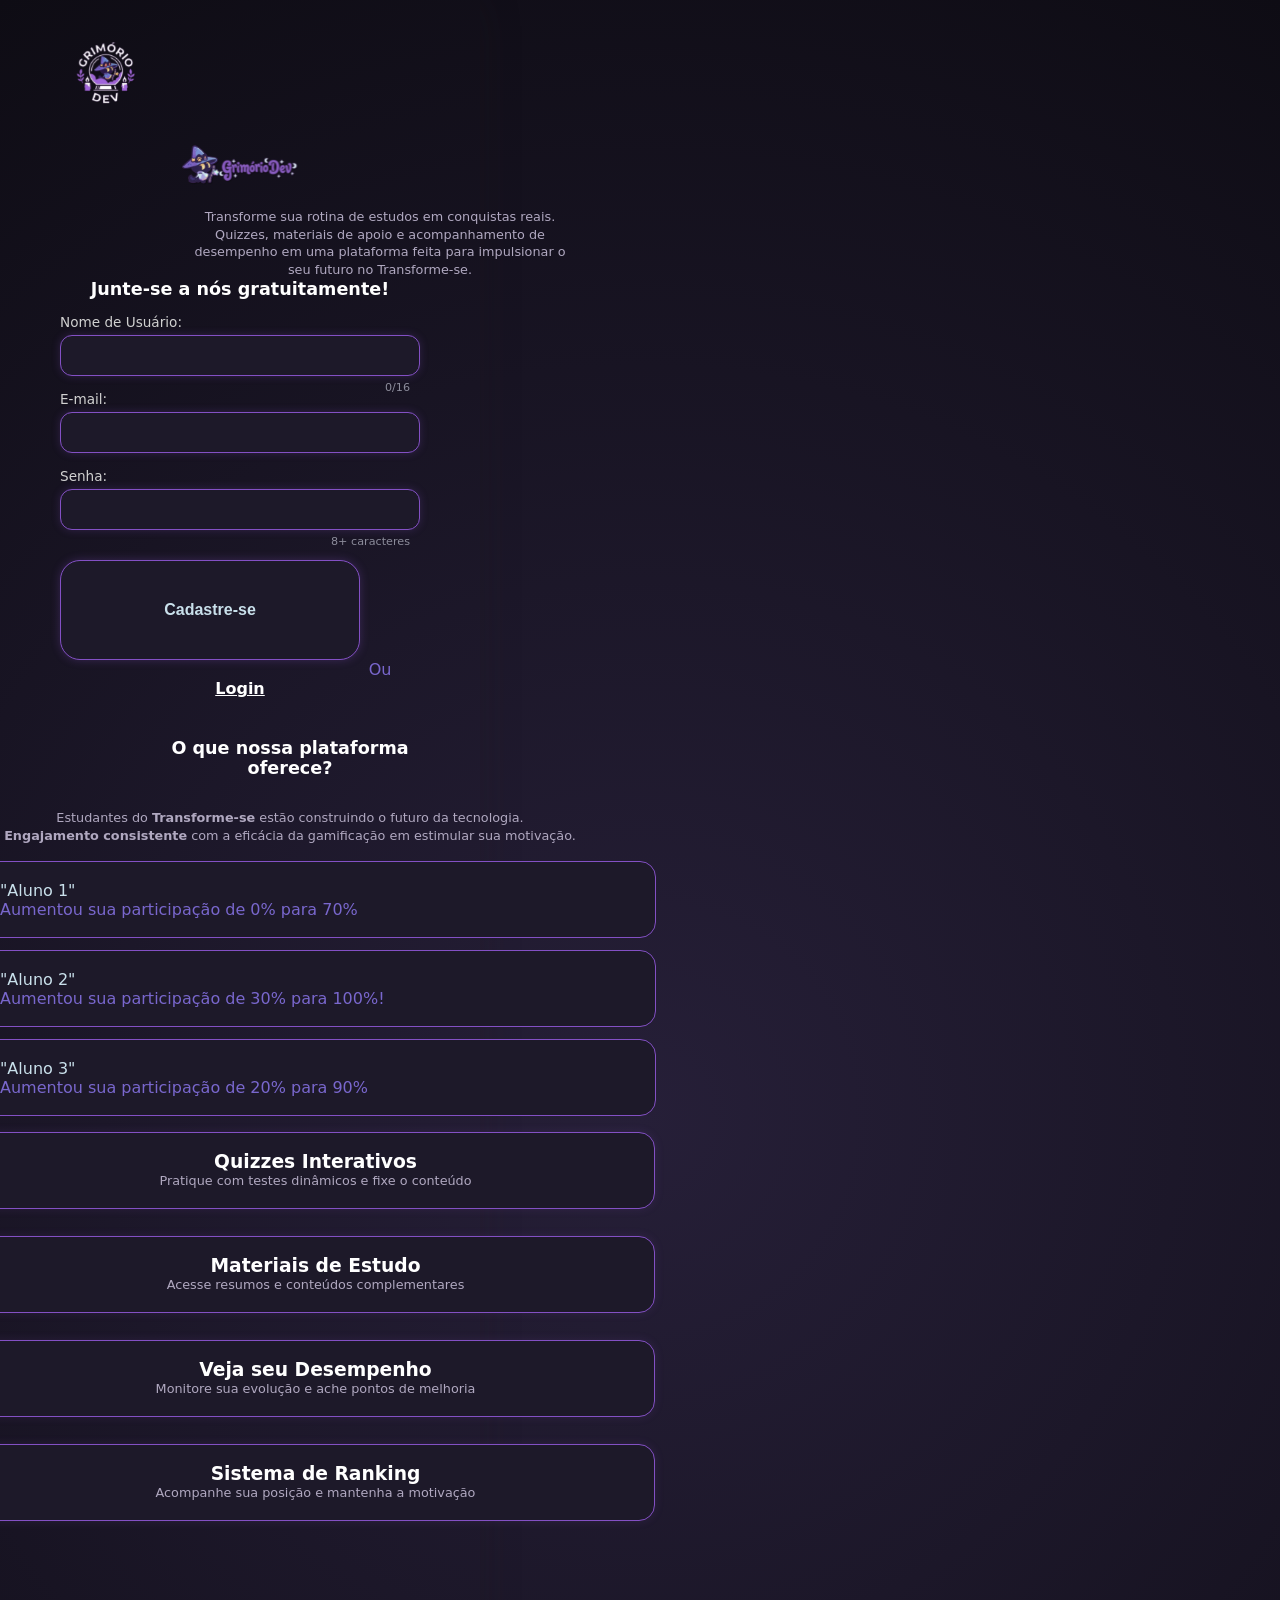
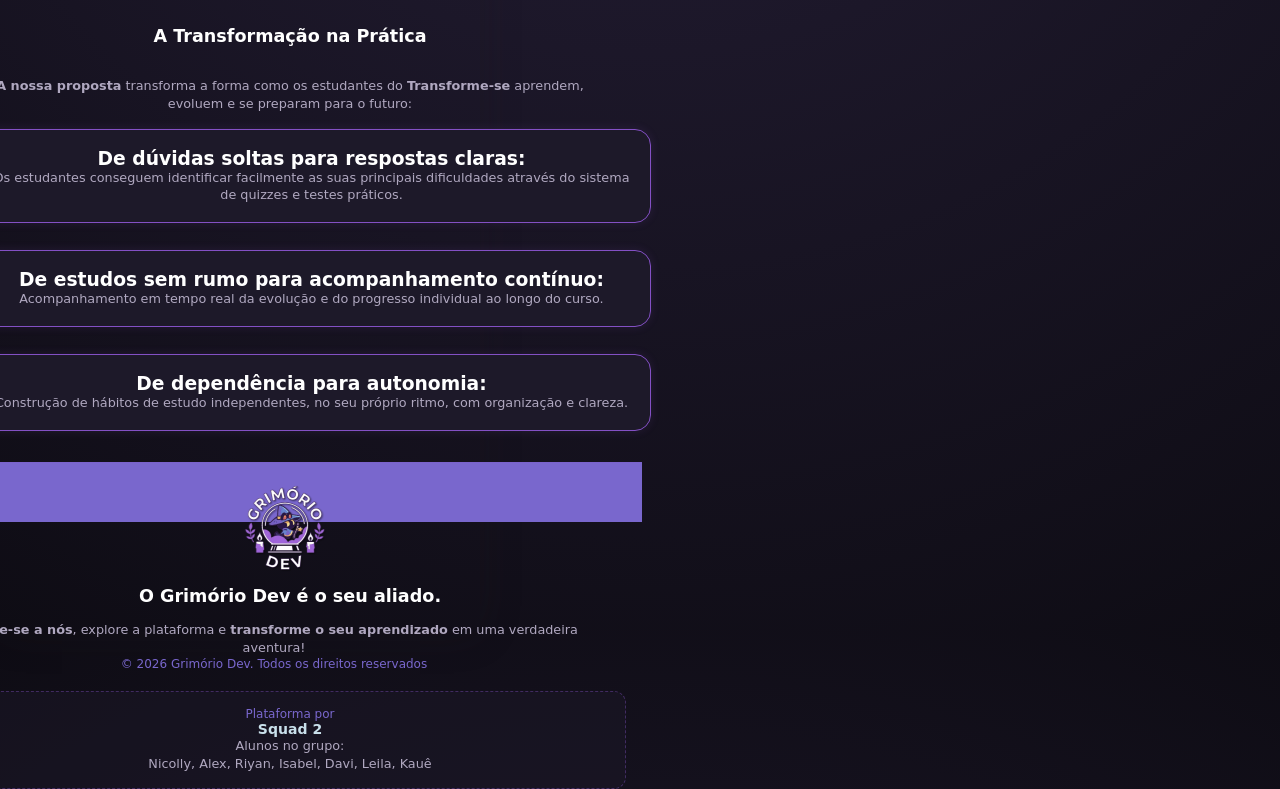
==== commit 4b06b4fc: "feat: organiza a hierarquia de seções do formulário e dos cards" ====
--- a/index.html
+++ b/index.html
@@ -1,108 +1,219 @@
-<!DOCTYPE html>
-<html lang="pt-br">
-<head>
-    <meta charset="UTF-8">
-    <meta name="viewport" content="width=device-width, initial-scale=1.0">
-<<<<<<< Updated upstream
-    
-    <link rel="icon" href="assets/images/favicon.svg">
-    <link rel="stylesheet" href="style.css">
-    <title>Grimório Dev</title>
-
-</head>
-<!-- -------------------------------- HEADER --------------------------------  -->
-<body>
-<!-- -------------------------------- MAIN --------------------------------  -->
-<!-- -------------------------------- HERO --------------------------------  -->
-<!-- -------------------------------- ABOUT(PROJETO) --------------------------------  -->
-<!-- -------------------------------- FOOTER --------------------------------  -->
-=======
-    <meta name="theme-color" content="#17171f">
-    <title>Início | Grimório Dev</title>
-    <link rel="icon" href="assets/images/favicon.svg">
-    <link rel="stylesheet" href="style.css">
-    <link rel="stylesheet" href="nav.css">
-    <script src="script.js" defer></script>
-</head>
-<body class="is-dashboard">
-    <div class="dashboard-view">
-        <header class="site-header">
-            <a class="brand" href="index.html" aria-label="Grimório Dev - início">
-                <img src="assets/images/logo-circle-grimorio-dev.svg" alt="">
-                <span>Grimório Dev</span>
-            </a>
-
-            <nav class="main-nav" aria-label="Navegação principal">
-                <ul>
-                    <li><a href="cadastro.html">Cadastro</a></li>
-                    <li><a href="quiz.html">Quizzes</a></li>
-                    <li><a href="ranking.html">Ranking</a></li>
-                </ul>
-            </nav>
-
-            <div class="account nav-trailing">
-                <button
-                    class="account-trigger"
-                    id="account-trigger"
-                    type="button"
-                    aria-label="Abrir menu da conta de Usuário"
-                    aria-expanded="true"
-                    aria-controls="account-menu"
-                >U</button>
-                <nav class="account-menu" id="account-menu" aria-label="Menu da conta">
-                    <button class="menu-item" type="button" data-message="A página do seu perfil estará disponível em breve.">
-                        <svg viewBox="0 0 24 24" aria-hidden="true"><path d="M12 12a4 4 0 1 0 0-8 4 4 0 0 0 0 8Zm0 2c-4.42 0-8 2.24-8 5v1h16v-1c0-2.76-3.58-5-8-5Z"/></svg>
-                        <span>Meu Perfil</span>
-                    </button>
-                    <button class="menu-item" type="button" data-message="As configurações da conta estarão disponíveis em breve.">
-                        <svg viewBox="0 0 24 24" aria-hidden="true"><path d="m19.4 13 .03-.99-.03-.99 2.1-1.64-2-3.46-2.48 1a7.8 7.8 0 0 0-1.7-.99L14.94 3h-4l-.38 2.93c-.61.24-1.18.57-1.7.99l-2.48-1-2 3.46 2.1 1.64-.03.99.03.99-2.1 1.64 2 3.46 2.48-1c.52.42 1.09.75 1.7.99l.38 2.93h4l.38-2.93c.61-.24 1.18-.57 1.7-.99l2.48 1 2-3.46L19.4 13ZM12.94 15.5a3.5 3.5 0 1 1 0-7 3.5 3.5 0 0 1 0 7Z"/></svg>
-                        <span>Configurações</span>
-                    </button>
-                    <a class="menu-item" href="cadastro.html">
-                        <svg viewBox="0 0 24 24" aria-hidden="true"><path d="M10 17v-2h4V9h-4V7l-5 5 5 5Zm9-14H5a2 2 0 0 0-2 2v4h2V5h14v14H5v-4H3v4a2 2 0 0 0 2 2h14a2 2 0 0 0 2-2V5a2 2 0 0 0-2-2Z"/></svg>
-                        <span>Sair</span>
-                    </a>
-                </nav>
-            </div>
-        </header>
-
-        <main class="dashboard">
-            <section class="welcome" aria-labelledby="welcome-title">
-                <h1 id="welcome-title">Olá, <span>Usuário</span>!</h1>
-                <p>Pronto para desbloquear uma nova conquista hoje?</p>
-            </section>
-
-            <section class="start-card" aria-labelledby="start-title">
-                <h2 id="start-title">Comece sua jornada</h2>
-                <p class="start-highlight">Seus desafios te esperam!</p>
-                <p class="start-description">Comece seus estudos e avance no seu aprendizado.</p>
-                <a class="start-button" href="quiz.html">Começar estudos</a>
-            </section>
-
-            <section class="study-section" aria-labelledby="study-title">
-                <h2 id="study-title">O que vamos estudar?</h2>
-                <div class="study-list">
-                    <a class="study-card" href="quiz.html">
-                        <span class="study-number">01</span>
-                        <span class="study-copy"><strong>Quiz</strong><span>Teste seus conhecimentos</span></span>
-                    </a>
-                    <a class="study-card" href="ranking.html">
-                        <span class="study-number">02</span>
-                        <span class="study-copy"><strong>Ranking</strong><span>Compare suas conquistas</span></span>
-                    </a>
-                    <button class="study-card" type="button" data-message="Os materiais de estudo estarão disponíveis em breve.">
-                        <span class="study-number">03</span>
-                        <span class="study-copy"><strong>Materiais</strong><span>Veja os conteúdos</span></span>
-                    </button>
-                </div>
-            </section>
-            <p class="account-message" id="account-message" role="status" aria-live="polite"></p>
-        </main>
-
-        <footer class="site-footer">
-            <p>&copy; 2026 Grimório Dev. Todos os direitos reservados.</p>
-        </footer>
+<!doctype html>
+<html lang="pt-BR">
+  <head>
+    <meta charset="UTF-8" />
+    <meta name="viewport" content="width=device-width, initial-scale=1.0" />
+    <title>Grimório Dev - Cadastro</title>
+    <link rel="stylesheet" href="style.css" />
+  </head>
+  <body>
+    <div class="container">
+      <!-- Logotipo pequeno no topo -->
+      <header class="top-logo">
+        <img
+          src="assets/images/logo-circle-grimorio-dev.svg"
+          alt="Grimório Dev Ícone"
+        />
+      </header>
+
+      <!-- Seção Principal / Banner -->
+      <main class="content">
+        <div class="hero-brand">
+          <img
+            src="assets/images/logo-grimorio-dev.svg"
+            alt="Mago Grimório Dev"
+            class="mago-img"
+          />
+        </div>
+
+        <p class="subtitle">
+          Transforme sua rotina de estudos em conquistas reais.
+        </p>
+        <p class="description">
+          Quizzes, materiais de apoio e acompanhamento de<br />
+          desempenho em uma plataforma feita para impulsionar o<br />
+          seu futuro no Transforme-se.
+        </p>
+
+        <h2>Junte-se a nós gratuitamente!</h2>
+
+        <!-- Formulário -->
+        <form>
+          <div class="input-group">
+            <label for="username">Nome de Usuário:</label>
+            <input type="text" id="username" maxlength="16" />
+            <span class="counter">0/16</span>
+          </div>
+
+          <div class="input-group">
+            <label for="email">E-mail:</label>
+            <input type="email" id="email" />
+          </div>
+
+          <div class="input-group">
+            <label for="senha">Senha:</label>
+            <input type="password" id="senha" />
+            <span class="helper">8+ caracteres</span>
+          </div>
+
+          <button type="submit" class="btn-cadastrar">Cadastre-se</button>
+        </form>
+
+        <div class="login-redirect">
+          <p>Ou</p>
+          <a href="#">Login</a>
+        </div>
+
+        <section class="features-section">
+          <h2>O que nossa plataforma oferece?</h2>
+
+          <p class="section-intro">
+            Estudantes do <strong>Transforme-se</strong> estão construindo o
+            futuro da tecnologia.<br />
+            <strong>Engajamento consistente</strong> com a eficácia da
+            gamificação em estimular sua motivação.
+          </p>
+
+          <!-- Lista de Alunos -->
+          <div class="students-list">
+            <div class="student-card">
+              <div class="avatar"></div>
+              <div class="student-info">
+                <span class="student-name">"Aluno 1"</span>
+                <p>Aumentou sua participação de 0% para 70%</p>
+              </div>
+            </div>
+
+            <div class="student-card">
+              <div class="avatar"></div>
+              <div class="student-info">
+                <span class="student-name">"Aluno 2"</span>
+                <p>Aumentou sua participação de 30% para 100%!</p>
+              </div>
+            </div>
+
+            <div class="student-card">
+              <div class="avatar"></div>
+              <div class="student-info">
+                <span class="student-name">"Aluno 3"</span>
+                <p>Aumentou sua participação de 20% para 90%</p>
+              </div>
+            </div>
+          </div>
+
+          <!-- Cards de Recursos -->
+          <div class="resource-cards">
+            <div class="card">
+              <div class="card-icon">?</div>
+              <div class="card-content">
+                <h3>Quizzes Interativos</h3>
+                <p>Pratique com testes dinâmicos e fixe o conteúdo</p>
+              </div>
+            </div>
+
+            <div class="card">
+              <div class="card-icon">📖</div>
+              <div class="card-content">
+                <h3>Materiais de Estudo</h3>
+                <p>Acesse resumos e conteúdos complementares</p>
+              </div>
+            </div>
+
+            <div class="card">
+              <div class="card-icon">//</div>
+              <div class="card-content">
+                <h3>Veja seu Desempenho</h3>
+                <p>Monitore sua evolução e ache pontos de melhoria</p>
+              </div>
+            </div>
+
+            <div class="card">
+              <div class="card-icon">//</div>
+              <div class="card-content">
+                <h3>Sistema de Ranking</h3>
+                <p>Acompanhe sua posição e mantenha a motivação</p>
+              </div>
+            </div>
+          </div>
+        </section>
+
+        <section class="transformation-section">
+          <h2>A Transformação na Prática</h2>
+
+          <p class="transformation-intro">
+            <strong>A nossa proposta</strong> transforma a forma como os
+            estudantes do <strong>Transforme-se</strong> aprendem, evoluem e se
+            preparam para o futuro:
+          </p>
+
+          <!-- Cards Enumerados -->
+          <div class="step-cards">
+            <div class="step-card">
+              <div class="step-number">1</div>
+              <div class="step-content">
+                <h3>De dúvidas soltas para respostas claras:</h3>
+                <p>
+                  Os estudantes conseguem identificar facilmente as suas
+                  principais dificuldades através do sistema de quizzes e testes
+                  práticos.
+                </p>
+              </div>
+            </div>
+
+            <div class="step-card">
+              <div class="step-number">2</div>
+              <div class="step-content">
+                <h3>De estudos sem rumo para acompanhamento contínuo:</h3>
+                <p>
+                  Acompanhamento em tempo real da evolução e do progresso
+                  individual ao longo do curso.
+                </p>
+              </div>
+            </div>
+
+            <div class="step-card">
+              <div class="step-number">3</div>
+              <div class="step-content">
+                <h3>De dependência para autonomia:</h3>
+                <p>
+                  Construção de hábitos de estudo independentes, no seu próprio
+                  ritmo, com organização e clareza.
+                </p>
+              </div>
+            </div>
+          </div>
+
+          <!-- Rodapé Interno -->
+          <footer class="footer-section">
+            <div class="footer-logo">
+              <img
+                src="assets/images/logo-circle-grimorio-dev.svg"
+                alt="Grimório Dev Ícone"
+              />
+            </div>
+
+            <h2>O Grimório Dev é o seu aliado.</h2>
+            <p class="footer-call">
+              <strong>Junte-se a nós</strong>, explore a plataforma e
+              <strong>transforme o seu aprendizado</strong> em uma verdadeira
+              aventura!
+            </p>
+
+            <p class="copyright">
+              &copy; 2026 Grimório Dev. Todos os direitos reservados
+            </p>
+
+            <div class="credits">
+              <p class="platform-by">Plataforma por</p>
+              <h3>Squad 2</h3>
+              <p class="students-group">
+                Alunos no grupo:<br />
+                <span>Nicolly, Alex, Riyan, Isabel, Davi, Leila, Kauê</span>
+              </p>
+            </div>
+          </footer>
+        </section>
+      </main>
     </div>
->>>>>>> Stashed changes
-</body>
+  </body>
 </html>
--- a/style.css
+++ b/style.css
@@ -1,35 +1,5 @@
-<<<<<<< Updated upstream
-* {
-    margin: 0;
-    padding: 0;
-    text-decoration: none;
-    list-style: none;
-}
-=======
-/* Grimório Dev - estilos compartilhados e específicos das páginas.
-   O cabeçalho e a navegação compartilhados ficam no nav.css. */
->>>>>>> Stashed changes
-
+/* 1. Variáveis da Paleta de Cores & Reset Geral */
 :root {
-<<<<<<< Updated upstream
-    /* -------------------------------- COLOURS -------------------------------- */
-  --color-pale-sky: #C9E0EB;
-  --color-dusty-denim: #7392B5;
-  --color-deep-lilac: #8350C4;
-  --color-midnight-violet: #402B47;
-
-  /* shadow, gradient */
-  --color-shadow-grey: #262423;
-  --color-gradient-purple: linear-gradient(to right, #4A0083, #7967CD);
-
-  /* aditionals colours */
-  --color-dark-bg: #161A1E;
-  --color-light-bg: #DEECEF;
-  
-  /* secondary colours */
-  --color-purple-primary: #4A0083;
-  --color-purple-secondary: #7967CD;
-=======
     --pale-sky: #C9E0EB;
     --dusty-denim: #7392B5;
     --deep-lilac: #8350C4;
@@ -38,549 +8,519 @@
     --bg-dark: #0e0c14;
 }
 
-/* ---------- base ---------- */
-*,
-*::before,
-*::after {
+* {
+  margin: 0;
+  padding: 0;
+  text-decoration: none;
+  list-style: none;
+  box-sizing: border-box;
+}
+
+:root {
+  /* -------------------------------- COLOURS -------------------------------- */
+  --color-pale-sky: #C9E0EB;
+  --color-dusty-denim: #7392B5;
+  --color-deep-lilac: #8350C4;
+  --color-midnight-violet: #402B47;
+
+  /* shadow, gradient */
+  --color-shadow-grey: #262423;
+  --color-gradient-purple: linear-gradient(to right, #4A0083, #7967CD);
+
+  /* aditionals colours */
+  --color-dark-bg: #161A1E;
+  --color-light-bg: #DEECEF;
+
+  /* secondary colours */
+  --color-purple-primary: #4A0083;
+  --color-purple-secondary: #7967CD;
+
+
+  /* sombras derivadas da paleta */
+  --sombra-suave: color-mix(in srgb, var(--color-shadow-grey) 18%, transparent);
+  --sombra-forte: color-mix(in srgb, var(--color-shadow-grey) 35%, transparent);
+}
+
+html { scroll-behavior: smooth; }
+ 
+body {
+  font-family: "Inter", "Segoe UI", system-ui, sans-serif;
+  background: var(--color-light-bg);
+  color: var(--color-midnight-violet);
+  min-height: 100vh;
+  display: flex;
+  flex-direction: column;
+  max-width: 480px;           /* aparência de celular; remova para tela cheia */
+  margin: 0 auto;
+  box-shadow: 0 0 40px var(--sombra-suave);
+}
+ 
+a { color: inherit; }
+ 
+:focus-visible {
+  outline: 3px solid var(--color-deep-lilac);
+  outline-offset: 3px;
+}
+ 
+/* ---------- Topo ---------- */
+.topo {
+  background: var(--color-gradient-purple);
+  height: 82px;
+  display: flex;
+  align-items: center;
+  padding: 0 16px;
+  box-shadow: 0 4px 10px var(--sombra-suave);
+}
+ 
+.logo {
+  width: 64px;
+  height: 64px;
+  border-radius: 50%;
+  background: var(--color-pale-sky);
+  color: var(--color-purple-primary);
+  display: grid;
+  place-items: center;
+  font-size: 1.1rem;
+  font-weight: 700;
+  transition: transform .25s ease, background .25s ease;
+}
+ 
+.logo:hover { transform: rotate(-8deg) scale(1.08); background: #fff; }
+ 
+/* ---------- Conteúdo ---------- */
+.pagina {
+  flex: 1;
+  padding: 36px 22px 40px;
+  display: flex;
+  flex-direction: column;
+  align-items: center;
+}
+ 
+.titulo {
+  font-size: 2rem;
+  font-weight: 800;
+  letter-spacing: -.5px;
+  color: var(--color-purple-primary);
+  margin-bottom: 26px;
+}
+ 
+/* ---------- Pódio ---------- */
+.podio {
+  display: flex;
+  align-items: flex-end;
+  justify-content: center;
+  gap: 28px;
+  width: 100%;
+  margin-bottom: 52px;
+}
+ 
+.podio__item {
+  display: flex;
+  flex-direction: column;
+  align-items: center;
+  gap: 10px;
+  font-weight: 800;
+  transition: transform .3s ease;
+}
+ 
+.podio__item .avatar {
+  display: block;
+  border-radius: 50%;
+  background: var(--color-pale-sky);
+  width: 82px;
+  height: 82px;
+  border: 4px solid var(--color-dusty-denim);
+  transition: box-shadow .3s ease, border-color .3s ease;
+}
+ 
+.podio__item--1 .avatar {
+  width: 102px;
+  height: 102px;
+  border-color: var(--color-deep-lilac);
+}
+.podio__item--1 .podio__nome { font-size: 1.35rem; }
+.podio__item--2 .podio__nome,
+.podio__item--3 .podio__nome { font-size: 1.05rem; }
+ 
+/* 1º lugar sobe mais no pódio */
+.podio__item--1 { transform: translateY(-18px); }
+ 
+.podio__item:hover { transform: translateY(-8px); }
+.podio__item--1:hover { transform: translateY(-26px); }
+ 
+.podio__item:hover .avatar {
+  border-color: var(--color-purple-secondary);
+  box-shadow: 0 8px 20px var(--sombra-forte);
+}
+ 
+/* Entrada do pódio ao abrir a página (uma única animação) */
+@keyframes subir {
+  from { opacity: 0; translate: 0 30px; }
+  to   { opacity: 1; translate: 0 0; }
+}
+.podio__item { animation: subir .6s ease both; }
+.podio__item--2 { animation-delay: .1s; }
+.podio__item--1 { animation-delay: .3s; }
+.podio__item--3 { animation-delay: .2s; }
+ 
+/* ---------- Lista ---------- */
+.lista {
+  width: 100%;
+  background: var(--color-pale-sky);
+  border-radius: 16px;
+  padding: 40px 22px 90px;
+  box-shadow: 0 4px 12px var(--sombra-suave);
+}
+ 
+.lista__itens {
+  display: flex;
+  flex-direction: column;
+  gap: 54px;
+}
+ 
+.jogador {
+  display: flex;
+  align-items: center;
+  gap: 14px;
+  height: 56px;
+  padding: 0 24px 0 20px;
+  background: var(--color-dusty-denim);
+  color: var(--color-dark-bg);
+  border-radius: 14px;
+  box-shadow: 0 4px 8px var(--sombra-suave);
+  font-weight: 800;
+  transition: transform .2s ease, background .2s ease,
+              color .2s ease, box-shadow .2s ease;
+}
+ 
+.jogador:hover,
+.jogador:focus-visible {
+  background: var(--color-deep-lilac);
+  color: #fff;
+  transform: translateX(6px) scale(1.02);
+  box-shadow: 0 8px 16px var(--sombra-forte);
+}
+ 
+.jogador:active { transform: scale(.98); }
+ 
+.jogador__pos {
+  width: 24px;
+  text-align: center;
+  font-size: 1.2rem;
+}
+ 
+.jogador__foto {
+  width: 32px;
+  height: 32px;
+  border-radius: 50%;
+  background: var(--color-pale-sky);
+  flex-shrink: 0;
+  transition: transform .2s ease;
+}
+ 
+.jogador:hover .jogador__foto { transform: scale(1.2); }
+ 
+.jogador__nome {
+  flex: 1;
+  font-size: 1.1rem;
+  white-space: nowrap;
+  overflow: hidden;
+  text-overflow: ellipsis;
+}
+ 
+.jogador__pontos {
+  font-size: 1.2rem;
+  letter-spacing: 1px;
+}
+ 
+/* ---------- Botão ---------- */
+.botao {
+  margin-top: 28px;
+  width: 215px;
+  height: 40px;
+  display: grid;
+  place-items: center;
+  border-radius: 12px;
+  background: var(--color-pale-sky);
+  color: var(--color-dusty-denim);
+  font-size: 1.1rem;
+  font-weight: 700;
+  transition: color .2s ease, transform .15s ease, box-shadow .2s ease;
+  position: relative;
+  z-index: 0;
+  overflow: hidden;
+}
+ 
+/* gradiente aparece suavemente no hover */
+.botao::before {
+  content: "";
+  position: absolute;
+  inset: 0;
+  background: var(--color-gradient-purple);
+  opacity: 0;
+  transition: opacity .2s ease;
+  z-index: -1;
+}
+ 
+.botao:hover {
+  color: #fff;
+  transform: translateY(-2px);
+  box-shadow: 0 6px 14px var(--sombra-forte);
+}
+.botao:hover::before { opacity: 1; }
+.botao:active { transform: translateY(1px) scale(.97); }
+ 
+/* ---------- Rodapé ---------- */
+.rodape {
+  background: var(--color-dark-bg);
+  padding: 34px 20px 46px;
+  text-align: center;
+  font-size: .85rem;
+  color: var(--color-pale-sky);
+}
+ 
+/* ---------- Telas pequenas ---------- */
+@media (max-width: 360px) {
+  .podio { gap: 14px; }
+  .jogador { padding: 0 14px; gap: 10px; }
+  .lista { padding: 28px 14px 70px; }
+}
+ 
+/* ---------- Acessibilidade: sem animação se o usuário preferir ---------- */
+@media (prefers-reduced-motion: reduce) {
+  * { animation: none !important; transition: none !important; }
+}
+ 
+}
+
+/* Navegação */
+
+  html {
+    scroll-behavior: smooth;
+  }
+
+/* Cabeçalho */
+
+.logo {
+  background-color: #8350C4;
+  height: 4.375rem;
+  padding: 1rem;
+}
+
+.logo img {
+  width: 3.125rem;
+}
+
+/* Corpo da página */
+
+body {
+  background-color: #161A1E;
+  display: flex;
+  flex-direction: column;
+   min-height: 100vh;
+}
+
+main {
+  flex: 1;
+}
+
+section {
+  margin: 3.125rem 3.125rem;
+  padding: 0.938rem 0.938rem;
+  /* margin: 2rem;
+  padding: 2rem; */
+  text-align: center;
+  display: flex;
+  flex-direction: column;
+  align-items: center;
+  gap: 1rem;
+}
+
+h1 {
+  border-style: solid;
+  border-radius: 0.625rem;
+  height: 6.25rem;
+  padding: 5rem 2.813rem;
+  /* margin: 3rem;
+  padding: 2rem; */
+  justify-content: center;
+  align-items: center;
+  width: 18.75rem;
+  display: flex;
+  margin: 0rem;
+
+  color: #7967CD;
+  background-color: #161A1E;
+}
+
+button {
+  border-style: solid;
+  border-radius: 0.625rem;
+  padding: 2.188rem 0.625rem;
+  margin: 0rem;
+  text-align: center;
+  display: flex;
+  flex-direction: column;
+  align-items: center;
+  gap: 1rem;
+  width: 18.75rem;
+  display: block;
+  height: 6.25rem;
+  cursor: pointer;
+
+  color: #7967CD;
+  background-color: #161A1E;
+  border-color: #7967CD;
+
+  transition: background-color 0.3s ease;
+}
+
+.alternativas,
+.bt-alt {
+  display: flex;
+  flex-direction: column;
+  gap: 1rem;
+}
+
+.pular {
+  padding: 0.625rem;
+  height: 3.125rem;
+  border-radius: 1.5rem;
+}
+
+button:hover {
+  background-color: #7967CD;
+  color: #161A1E;
+}
+
+/* ---------------- footer ---------------*/
+
+footer {
+  background-color: #7967CD;
+  height: 3.75rem;
+  padding: 1rem;
+  font-size: 0.75rem;
+  color:#161A1E;
+  align-items: center;
+  justify-content: center;
+}
+
+.footp, 
+.pp {
+  color:#161A1E;
+  padding: 1rem;
+  align-items: center;
+  justify-content: center;
+  display: flex;
+}
+
+/* Seção sobre */
+
+.logoss {
+  padding: 5rem;
+  color: #7967CD;
+}
+
+h2,
+p {
+  color: #7967CD;
+}
+
+/* --------Animação botão------------- */
+.study-button:hover {
+  transform: scale(1.1);
+  transition: 0.5s ease;
+}
+
+/* --------Adaptar para diferentes telas----------- */
+@media (min-width: 48rem) {
+  /* .logoss{
+    width: 50rem;
+  } */
+
+  /* ------------- Página de quiz ---------------  */
+  h1 {
+    width: 56rem;
+    height: 16rem;
+  }
+
+  .alternativas{
+    display: grid;
+    grid-template-columns: 1fr 1fr;
+    gap: 1rem;
+  }
+
+  .bt-alt {
+    width: 25rem;
+    height: 3.75rem;
+    justify-content: center;
+  }
+
+  .pular {
+    width: 16rem;
+    display: block;
+    margin: 1.5rem auto 0;
+  }
+
+  /* ------------Página da seção sobre------------- */
+
+    p{
+      width: 40rem;
+    }
+
+    .logo-cat {
+      /* display: grid;
+      grid-template-columns: 1fr 1fr;
+      gap: 1rem; */
+      display: flex;
+      align-items: center;
+      gap: 1rem;
+    }
+}
+
+/* -------Orientação hotizontal------------ */ 
     margin: 0;
     padding: 0;
-    text-decoration: none;
-    list-style: none;
     box-sizing: border-box;
-}
-
-html {
-    font-size: 16px;
-    -webkit-text-size-adjust: 100%;
+    font-family: 'Segoe UI', Tahoma, Geneva, Verdana, sans-serif;
 }
 
 body {
-    min-height: 100vh;
-    font-family: 'Segoe UI', Tahoma, Geneva, Verdana, sans-serif;
-    line-height: 1.5;
-    background-color: var(--bg-dark);
+    background-color: var(--bg-dark); 
     background-image: radial-gradient(circle at center, #261f38 0%, var(--bg-dark) 100%);
     color: #ffffff;
     display: flex;
     flex-direction: column;
     align-items: center;
-    justify-content: flex-start;
-    padding: 20px 0;
-    overflow-x: hidden;
-}
-
-img,
-svg {
-    display: block;
-    max-width: 100%;
-    height: auto;
-}
-
-a,
-button,
-input {
-    font: inherit;
-}
-
-:focus-visible {
-    outline: 3px solid #7c5cff;
-    outline-offset: 2px;
-}
-
-/* como o body é uma coluna centralizada, cabeçalhos e rodapés
-   das outras páginas precisam ocupar a largura toda */
-.quiz-header,
-.topo,
-.footp,
-.rodape {
-    width: 100%;
-}
-
-/* ---------- conteúdo da página de cadastro ---------- */
-.container {
-    width: 100%;
-    max-width: 960px;
-    margin: 0 auto;
-    padding: 16px;
-}
-
-.content {
-    width: 100%;
-}
-
-/* títulos sempre no centro */
-.content h2,
-.content h3,
-.footer-section h2,
-.footer-section h3 {
-    text-align: center;
-}
-
-.hero-brand {
-    display: flex;
-    justify-content: center;
-    margin-bottom: 16px;
-}
-
-.mago-img {
-    width: 120px;
-    max-width: 100%;
-    height: auto;
-}
-
-/* textos de apresentação: largura limitada e centralizados */
-.subtitle,
-.description,
-.section-intro,
-.transformation-intro,
-.footer-call {
-    max-width: 65ch;
-    margin-inline: auto;
-    text-align: center;
-}
-
-/* formulário */
-form {
-    width: 100%;
-    max-width: 460px;
-    margin: 20px auto;
-    display: flex;
-    flex-direction: column;
-    gap: 14px;
-}
-
-.input-group {
-    display: flex;
-    flex-direction: column;
-    gap: 6px;
-}
-
-.input-group label {
-    font-weight: 600;
-    text-align: center;
-}
-
-.input-group input {
-    width: 100%;
-    min-height: 44px;
-    padding: 10px 12px;
-    border-radius: 8px;
-    border: 1px solid #44465a;
-    background-color: #1d1e29;
-    color: #ffffff;
-}
-
-.counter,
-.helper {
-    font-size: 0.875rem;
-    color: #b8bacb;
-    text-align: center;
-}
-
-.btn-cadastrar {
-    width: 100%;
-    min-height: 46px;
-    padding: 12px 18px;
-    border: none;
-    border-radius: 8px;
-    background-color: #6c47ff;
-    color: #ffffff;
-    font-weight: 700;
-    cursor: pointer;
-}
-
-.login-redirect {
-    text-align: center;
-    margin: 16px 0 32px;
-}
-
-.login-redirect a {
-    display: inline-flex;
-    align-items: center;
-    justify-content: center;
-    min-height: 44px;
-    padding: 8px 16px;
-    color: #a992ff;
-}
-
-/* seções de baixo (recursos e transformação) */
-.features-section,
-.transformation-section {
-    margin-top: 40px;
-}
-
-.students-list,
-.resource-cards,
-.step-cards {
-    display: grid;
-    grid-template-columns: 1fr;
-    gap: 16px;
-    margin-top: 20px;
-}
-
-/* espaço entre a lista de alunos e os cards de recursos */
-.students-list {
-    margin-bottom: 16px;
-}
-
-.resource-cards {
-    margin-top: 0;
-}
-
-.student-card,
-.card,
-.step-card {
-    display: flex;
-    align-items: flex-start;
-    gap: 14px;
-    padding: 16px;
-    border-radius: 12px;
-    background-color: #1b1c26;
-    border: 1px solid #2d2f3e;
-    min-width: 0;
-}
-
-.avatar,
-.card-icon,
-.step-number {
-    flex: 0 0 44px;
-    width: 44px;
-    height: 44px;
-    border-radius: 999px;
-    display: grid;
-    place-items: center;
-    background-color: #2b2d3d;
-    font-weight: 700;
-}
-
-.student-info,
-.card-content,
-.step-content {
-    min-width: 0;
-    flex: 1;
-}
-
-.footer-section {
-    margin-top: 48px;
-    padding: 28px 16px;
-    text-align: center;
-    border-top: 1px solid #2b2d3d;
-}
-
-.footer-logo img {
-    width: 68px;
-    margin: 0 auto 12px;
-}
-
-/* ---------- quiz (quiz.html) ---------- */
-.quiz-main {
-    width: 100%;
-    max-width: 720px;
-    margin: 0 auto;
-    padding: 8px 16px 24px;
-}
-
-.quiz-tema {
-    margin: 0 0 6px;
-    font-size: 0.875rem;
-    font-weight: 700;
-    text-transform: uppercase;
-    letter-spacing: 0.04em;
-    color: #a992ff;
-}
-
-.alternativas {
-    display: grid;
-    grid-template-columns: 1fr;
-    gap: 12px;
-    margin-top: 20px;
-}
-
-.bt-alt {
-    width: 100%;
-    min-height: 52px;
-    padding: 14px 16px;
-    text-align: left;
-    border-radius: 10px;
-    border: 1px solid #3f4259;
-    background-color: #1c1d28;
-    color: #ffffff;
-    cursor: pointer;
-}
-
-/* classes que o quiz.js coloca depois que a pessoa responde */
-.bt-alt--correta {
-    border-color: #2ecc71;
-    background-color: rgba(46, 204, 113, 0.18);
-}
-
-.bt-alt--errada {
-    border-color: #e74c3c;
-    background-color: rgba(231, 76, 60, 0.18);
-}
-
-.quiz-feedback {
-    min-height: 24px;
-    margin-top: 16px;
-    font-weight: 600;
-}
-
-.quiz-feedback--ok {
-    color: #5be396;
-}
-
-.quiz-feedback--erro {
-    color: #ff8a7a;
-}
-
-.pular {
-    margin-top: 20px;
-    display: flex;
-    justify-content: flex-end;
-}
-
-.btn-pular {
-    display: inline-flex;
-    align-items: center;
-    justify-content: center;
-    min-height: 44px;
-    padding: 10px 20px;
-    border-radius: 8px;
-    border: 1px solid #4d506b;
-    background-color: transparent;
-    color: #ffffff;
-    text-decoration: none;
-    cursor: pointer;
-}
-
-.quiz-btn-proxima {
-    width: auto;
-    min-width: 140px;
-}
-
-/* tela final do quiz */
-.quiz-resultado {
-    text-align: center;
-    padding: 16px 0;
-}
-
-.quiz-acoes-finais {
-    display: flex;
-    flex-wrap: wrap;
-    justify-content: center;
-    align-items: center;
-    gap: 12px;
-    margin-top: 20px;
-}
-
-.quiz-acoes-finais .botao {
-    margin-top: 0;
-}
-
-.footp {
-    padding: 20px 16px;
-    text-align: center;
-    border-top: 1px solid #2b2d3d;
-}
-
-/* ---------- ranking (ranking.html) ---------- */
-.pagina {
-    width: 100%;
-    max-width: 820px;
-    margin: 0 auto;
-    padding: 24px 16px;
-}
-
-.titulo {
-    margin-top: 0;
-    text-align: center;
-}
-
-/* pódio: 2º, 1º e 3º lugar, com o primeiro mais alto */
-.podio {
-    display: grid;
-    grid-template-columns: repeat(3, minmax(0, 1fr));
-    align-items: end;
-    gap: 10px;
-    margin: 24px 0 32px;
-}
-
-.podio__item {
-    display: flex;
-    flex-direction: column;
-    align-items: center;
-    gap: 8px;
-    padding: 14px 8px;
-    border-radius: 12px;
-    background-color: #1b1c26;
-    border: 1px solid #2f3244;
-    color: #ffffff;
-    text-decoration: none;
-    min-width: 0;
-}
-
-.podio__item--1 {
-    padding-top: 24px;
-    border-color: #ffd166;
-}
-
-.podio__item--2 {
-    padding-top: 16px;
-}
-
-.podio__item--3 {
-    padding-top: 12px;
-}
-
-.podio__nome {
-    width: 100%;
-    text-align: center;
-    font-size: 0.9rem;
-    font-weight: 600;
-    overflow: hidden;
-    text-overflow: ellipsis;
-    white-space: nowrap;
-}
-
-/* lista com o resto dos jogadores */
-.lista__itens {
-    list-style: none;
-    margin: 0;
-    padding: 0;
-    display: flex;
-    flex-direction: column;
-    gap: 10px;
-}
-
-.jogador {
-    display: flex;
-    align-items: center;
-    gap: 12px;
-    min-height: 52px;
-    padding: 10px 14px;
-    border-radius: 10px;
-    background-color: #1b1c26;
-    border: 1px solid #2d2f3e;
-    color: #ffffff;
-    text-decoration: none;
-    min-width: 0;
-}
-
-.jogador__pos {
-    flex: 0 0 28px;
-    font-weight: 700;
-    text-align: center;
-}
-
-.jogador__foto {
-    flex: 0 0 36px;
-    width: 36px;
-    height: 36px;
-    border-radius: 999px;
-    background-color: #2b2d3d;
-}
-
-.jogador__nome {
-    flex: 1;
-    min-width: 0;
-    overflow: hidden;
-    text-overflow: ellipsis;
-    white-space: nowrap;
-}
-
-.jogador__pontos {
-    flex: 0 0 auto;
-    font-weight: 700;
-}
-
-.botao {
-    display: inline-flex;
-    align-items: center;
-    justify-content: center;
-    min-height: 44px;
-    margin-top: 20px;
-    padding: 10px 20px;
-    border-radius: 8px;
-    background-color: #6c47ff;
-    color: #ffffff;
-    text-decoration: none;
-    font-weight: 600;
-}
-
-.rodape {
-    padding: 20px 16px;
-    text-align: center;
-    border-top: 1px solid #2b2d3d;
-}
-
-/* ---------- tema lilás (veio da main) ----------
-   Fica depois das regras acima de propósito: onde as duas
-   versões definem a mesma coisa, vale a deste bloco. */
-
-/* layout base */
-.container,
-.features-section,
-.transformation-section {
+    min-height: 100vh;
+}
+
+/* 2. Layouts Base */
+.container, .features-section, .transformation-section {
     width: 100%;
     max-width: 400px;
     padding: 20px;
 }
 
-.container {
-    text-align: center;
-}
-
-.features-section,
-.transformation-section {
-    margin-top: 20px;
-}
-
-/* tipografia e destaques */
-h1,
-.hero-brand h1,
-.student-name,
-.credits h3 {
-    color: var(--pale-sky);
-}
-
-h2 {
-    font-size: 1.1rem;
-    color: #ffffff;
-    margin-bottom: 15px;
-}
-
-.subtitle,
-.description,
-.section-intro,
-.transformation-intro,
-.card-content p,
-.step-content p,
-.footer-call,
-.students-group {
+.container { text-align: center; }
+.features-section, .transformation-section { margin-top: 20px; }
+
+/* 3. Tipografia & Destaques */
+h1, .hero-brand h1, .student-name, .credits h3 { color: var(--pale-sky); }
+h2 { font-size: 1.1rem; color: #ffffff; margin-bottom: 15px; }
+
+.subtitle, .description, .section-intro, .transformation-intro, 
+.card-content p, .step-content p, .footer-call, .students-group {
     color: #b0a8c0;
     font-size: 0.8rem;
     line-height: 1.4;
 }
 
-/* formulário */
-form {
-    display: flex;
-    flex-direction: column;
-    gap: 15px;
-    text-align: left;
-}
-
-.input-group {
-    position: relative;
-    display: flex;
-    flex-direction: column;
-}
-
-.input-group label {
-    font-size: 0.85rem;
-    margin-bottom: 5px;
-    color: #d1d1d1;
-}
+/* 4. Formulário e Inputs */
+form { display: flex; flex-direction: column; gap: 15px; text-align: left; }
+
+.input-group { position: relative; display: flex; flex-direction: column; }
+.input-group label { font-size: 0.85rem; margin-bottom: 5px; color: #d1d1d1; }
 
 .input-group input {
     background-color: #1d1929;
@@ -597,16 +537,9 @@
     box-shadow: 0 0 12px rgba(201, 224, 235, 0.4);
 }
 
-.counter,
-.helper {
-    font-size: 0.7rem;
-    color: #8c8c9b;
-    position: absolute;
-    right: 10px;
-    bottom: -18px;
-}
-
-/* botões */
+.counter, .helper { font-size: 0.7rem; color: #8c8c9b; position: absolute; right: 10px; bottom: -18px; }
+
+/* 5. Botões */
 .btn-cadastrar {
     margin-top: 15px;
     background-color: #1d1929;
@@ -627,9 +560,8 @@
     box-shadow: 0 0 15px rgba(131, 80, 196, 0.6);
 }
 
-/* cards */
-.card,
-.step-card {
+/* 6. Componentes Reutilizáveis (Cards) */
+.card, .step-card {
     background-color: #1d1929;
     border: 1px solid var(--deep-lilac);
     border-radius: 16px;
@@ -667,42 +599,22 @@
     flex-shrink: 0;
 }
 
-.students-list,
-.step-cards,
-.resource-cards {
+.students-list, .step-cards, .resource-cards {
     display: flex;
     flex-direction: column;
     gap: 12px;
 }
 
-.student-card {
-    display: flex;
-    align-items: center; /* avatar alinhado com o texto */
-    gap: 15px;
-    background-color: #1d1929;
-    border: 1px solid var(--deep-lilac);
-    border-radius: 16px;
-    padding: 15px;
-}
-
-.student-info {
-    text-align: left;
-}
-
-.avatar {
-    width: 45px;
-    height: 45px;
-    background-color: #dcdcdc;
-    border-radius: 50%;
-    flex-shrink: 0;
-}
-
-/* rodapé */
-.footer-section {
-    text-align: center;
-    padding-top: 20px;
-    border-top: 1px solid rgba(131, 80, 196, 0.2);
-}
+.student-card { display: flex; align-items: center; gap: 12px; }
+
+.avatar { 
+    width: 45px; height: 45px; background-color: #dcdcdc; border-radius: 50%; flex-shrink:0; }
+
+/* 7. Rodapé */
+.footer-section { 
+    text-align: center; 
+    padding-top: 20px; 
+    border-top: 1px solid rgba(131, 80, 196, 0.2); }
 
 .credits {
     background-color: rgba(29, 25, 41, 0.5);
@@ -712,345 +624,51 @@
     margin-top: 20px;
 }
 
-.login-redirect a {
+.login-redirect a { color: #ffffff; font-weight: bold; text-decoration: underline; }
+
+.student-card {
+    display: flex;
+    align-items: center; 
+    /* Alinha o avatar verticalmente com o texto */
+    gap: 15px;
+    background-color: #1d1929;
+    border: 1px solid var(--deep-lilac);
+    border-radius: 16px;
+    padding: 15px;
+}
+
+.student-info {
+    text-align: left;
+}
+
+body {
+    background-color: var(--bg-dark); 
+    background-image: radial-gradient(circle at center, #261f38 0%, var(--bg-dark) 100%);
     color: #ffffff;
-    font-weight: bold;
-    text-decoration: underline;
-}
-
-/* ---------- telas maiores ---------- */
-@media (min-width: 640px) {
-    .container,
-    .quiz-main,
-    .pagina {
-        padding: 24px;
-    }
-
-    .top-logo img {
-        width: 84px;
-    }
-
-    .footer-logo img {
-        width: 78px;
-    }
-
-    .students-list,
-    .resource-cards,
-    .alternativas {
-        grid-template-columns: repeat(2, minmax(0, 1fr));
-    }
-
-    .podio {
-        gap: 18px;
-    }
-
-    .podio__nome {
-        font-size: 1rem;
-    }
-}
-
-@media (min-width: 900px) {
-    .step-cards {
-        grid-template-columns: repeat(3, minmax(0, 1fr));
-    }
-}
-
-/* ---------- painel autenticado na index.html ---------- */
-.dashboard-view {
-    --page: #17171f;
-    --panel: #1c1b27;
-    --text: #dedbea;
-    --muted: #d3cede;
-    --purple: #8950c7;
-    --purple-light: #d4aff5;
-    --border: #8950c7;
-    width: 100%;
-    min-height: 100vh;
     display: flex;
     flex-direction: column;
-    color: var(--text);
-    color-scheme: dark;
-    background: var(--page);
-}
-
-.dashboard-view[hidden] {
-    display: none;
-}
-
-body.is-dashboard {
+    align-items: center; /* Centraliza tudo no meio da tela */
+    justify-content: flex-start;
     min-height: 100vh;
     margin: 0;
-    padding: 0;
-    align-items: stretch;
+    padding: 20px 0;
+}
+
+.mago-img {
+    width: 7.5rem; /* Reduza para o tamanho que achar melhor (ex: 120px ou 150px) */
+    max-width: 100%;
+    height: auto;
+}
+
+/* Alinha a logo do topo à esquerda */
+.top-logo {
+    display: flex;
     justify-content: flex-start;
-    background-color: #17171f;
-    background-image: none;
-}
-
-.dashboard-view a,
-.dashboard-view button {
-    font: inherit;
-    text-decoration: none;
-}
-
-.dashboard-view :focus-visible {
-    outline: 3px solid #d4aff5;
-    outline-offset: 3px;
-}
-
-.dashboard-view .account {
-    position: relative;
-}
-
-.dashboard-view .account-trigger {
-    width: 40px;
-    height: 40px;
-    display: grid;
-    place-items: center;
-    border: 1px solid var(--purple-light);
-    border-radius: 50%;
-    background: #2d2438;
-    color: var(--text);
-    cursor: pointer;
-}
-
-.dashboard-view .account-menu {
-    position: absolute;
-    top: calc(100% + 20px);
-    right: -14px;
-    width: 172px;
-    padding: 12px 0;
-    border-radius: 20px;
-    background: #30243c;
-    box-shadow: 0 12px 28px rgb(0 0 0 / 22%);
-}
-
-.dashboard-view .account-menu::before {
-    position: absolute;
-    top: -12px;
-    right: 24px;
-    width: 0;
-    height: 0;
-    border-right: 8px solid transparent;
-    border-bottom: 12px solid #756a7d;
-    border-left: 8px solid transparent;
-    content: "";
-}
-
-.dashboard-view .account-menu[hidden] {
-    display: none;
-}
-
-.dashboard-view .menu-item {
     width: 100%;
-    min-height: 40px;
-    padding: 8px 20px;
-    display: flex;
-    align-items: center;
-    gap: 12px;
-    border: 0;
-    background: transparent;
-    color: var(--purple-light);
-    font-size: 0.875rem;
-    text-align: left;
-    cursor: pointer;
-}
-
-.dashboard-view .menu-item:hover {
-    background: rgb(255 255 255 / 7%);
-}
-
-.dashboard-view .menu-item svg {
-    width: 20px;
-    height: 20px;
-    flex: 0 0 20px;
-    fill: currentColor;
-}
-
-.dashboard-view .dashboard {
-    width: min(100%, 390px);
-    margin: 0 auto;
-    padding: 34px 24px 68px;
-    flex: 1;
-}
-
-.dashboard-view .welcome h1 {
-    margin: 0;
-    color: var(--text);
-    font-size: 1.55rem;
-    line-height: 1.3;
-    white-space: nowrap;
-}
-
-.dashboard-view .welcome p {
-    margin: 14px 0 36px;
-    color: var(--muted);
-    font-size: 0.95rem;
-    line-height: 1.55;
-}
-
-.dashboard-view .start-card {
-    padding: 18px 19px 20px;
-    border: 1px solid var(--border);
-    border-radius: 22px;
-    background: radial-gradient(ellipse at top right, #29213a, var(--panel) 70%);
-}
-
-.dashboard-view .start-card h2 {
-    margin: 0 0 0;
-    color: var(--text);
-    font-size: 1.4rem;
-    text-align: left;
-}
-
-.dashboard-view .start-highlight {
-    margin: 4px 0 14px;
-    color: var(--purple-light);
-    font-size: 0.875rem;
-}
-
-.dashboard-view .start-description {
-    margin: 0 0 22px;
-    color: var(--muted);
-    font-size: 0.9rem;
-    line-height: 1.55;
-}
-
-.dashboard-view .start-button {
-    min-height: 48px;
-    padding: 11px 20px;
-    display: flex;
-    align-items: center;
-    justify-content: center;
-    border-radius: 28px;
-    background: var(--purple);
-    color: #f5efff;
-    font-weight: 600;
-    text-align: center;
-    transition: background-color 150ms ease;
-}
-
-.dashboard-view .start-button:hover {
-    background: #9a61d7;
-}
-
-.dashboard-view .study-section {
-    margin-top: 40px;
-}
-
-.dashboard-view .study-section h2 {
-    margin: 0 0 18px;
-    color: var(--text);
-    font-size: 1.3rem;
-    text-align: center;
-}
-
-.dashboard-view .study-list {
-    display: grid;
-    gap: 24px;
-}
-
-.dashboard-view .study-card {
-    min-height: 101px;
-    padding: 17px 16px;
-    display: flex;
-    align-items: flex-start;
-    gap: 16px;
-    border: 1px solid var(--border);
-    border-radius: 21px;
-    background: transparent;
-    color: inherit;
-    text-align: left;
-    cursor: pointer;
-    transition: background-color 150ms ease;
-}
-
-.dashboard-view .study-card:hover {
-    background: #211d2b;
-}
-
-.dashboard-view .study-number {
-    width: 40px;
-    height: 40px;
-    flex: 0 0 40px;
-    display: grid;
-    place-items: center;
-    border-radius: 10px;
-    background: var(--purple);
-    font-size: 0.9rem;
-    font-weight: 600;
-}
-
-.dashboard-view .study-copy {
-    min-width: 0;
-    display: grid;
-    gap: 7px;
-}
-
-.dashboard-view .study-copy strong {
-    font-size: 1.05rem;
-}
-
-.dashboard-view .study-copy span {
-    color: var(--muted);
-    font-size: 0.85rem;
-}
-
-.dashboard-view .account-message {
-    min-height: 1.5em;
-    margin: 12px 0 0;
-    color: var(--purple-light);
-    font-size: 0.85rem;
-    text-align: center;
-}
-
-.dashboard-view .site-footer {
-    min-height: 64px;
-    padding: 18px 12px;
-    display: grid;
-    place-items: center;
-    border: 1px solid #332a3c;
-    color: #d7e3ed;
-    font-size: 0.7rem;
-    text-align: center;
-}
-
-.dashboard-view .site-footer p {
-    margin: 0;
-}
-
-@media (min-width: 640px) {
-    .dashboard-view .dashboard {
-        width: min(100%, 700px);
-        padding: 52px 32px 72px;
-    }
-
-    .dashboard-view .welcome h1 {
-        font-size: 2rem;
-    }
-
-    .dashboard-view .start-card {
-        padding: 24px;
-    }
-
-    .dashboard-view .study-list {
-        grid-template-columns: repeat(3, minmax(0, 1fr));
-        gap: 14px;
-    }
-
-    .dashboard-view .study-card {
-        min-height: 140px;
-        flex-direction: column;
-        gap: 12px;
-    }
-}
-
-@media (prefers-reduced-motion: reduce) {
-    .dashboard-view *,
-    .dashboard-view *::before,
-    .dashboard-view *::after {
-        scroll-behavior: auto !important;
-        transition-duration: 0.01ms !important;
-    }
->>>>>>> Stashed changes
+    margin-bottom: 20px;
+}
+
+.top-logo img {
+    width: 6.25rem; /* Ajuste o tamanho do ícone aqui se necessário */
+    height: auto;
 }
